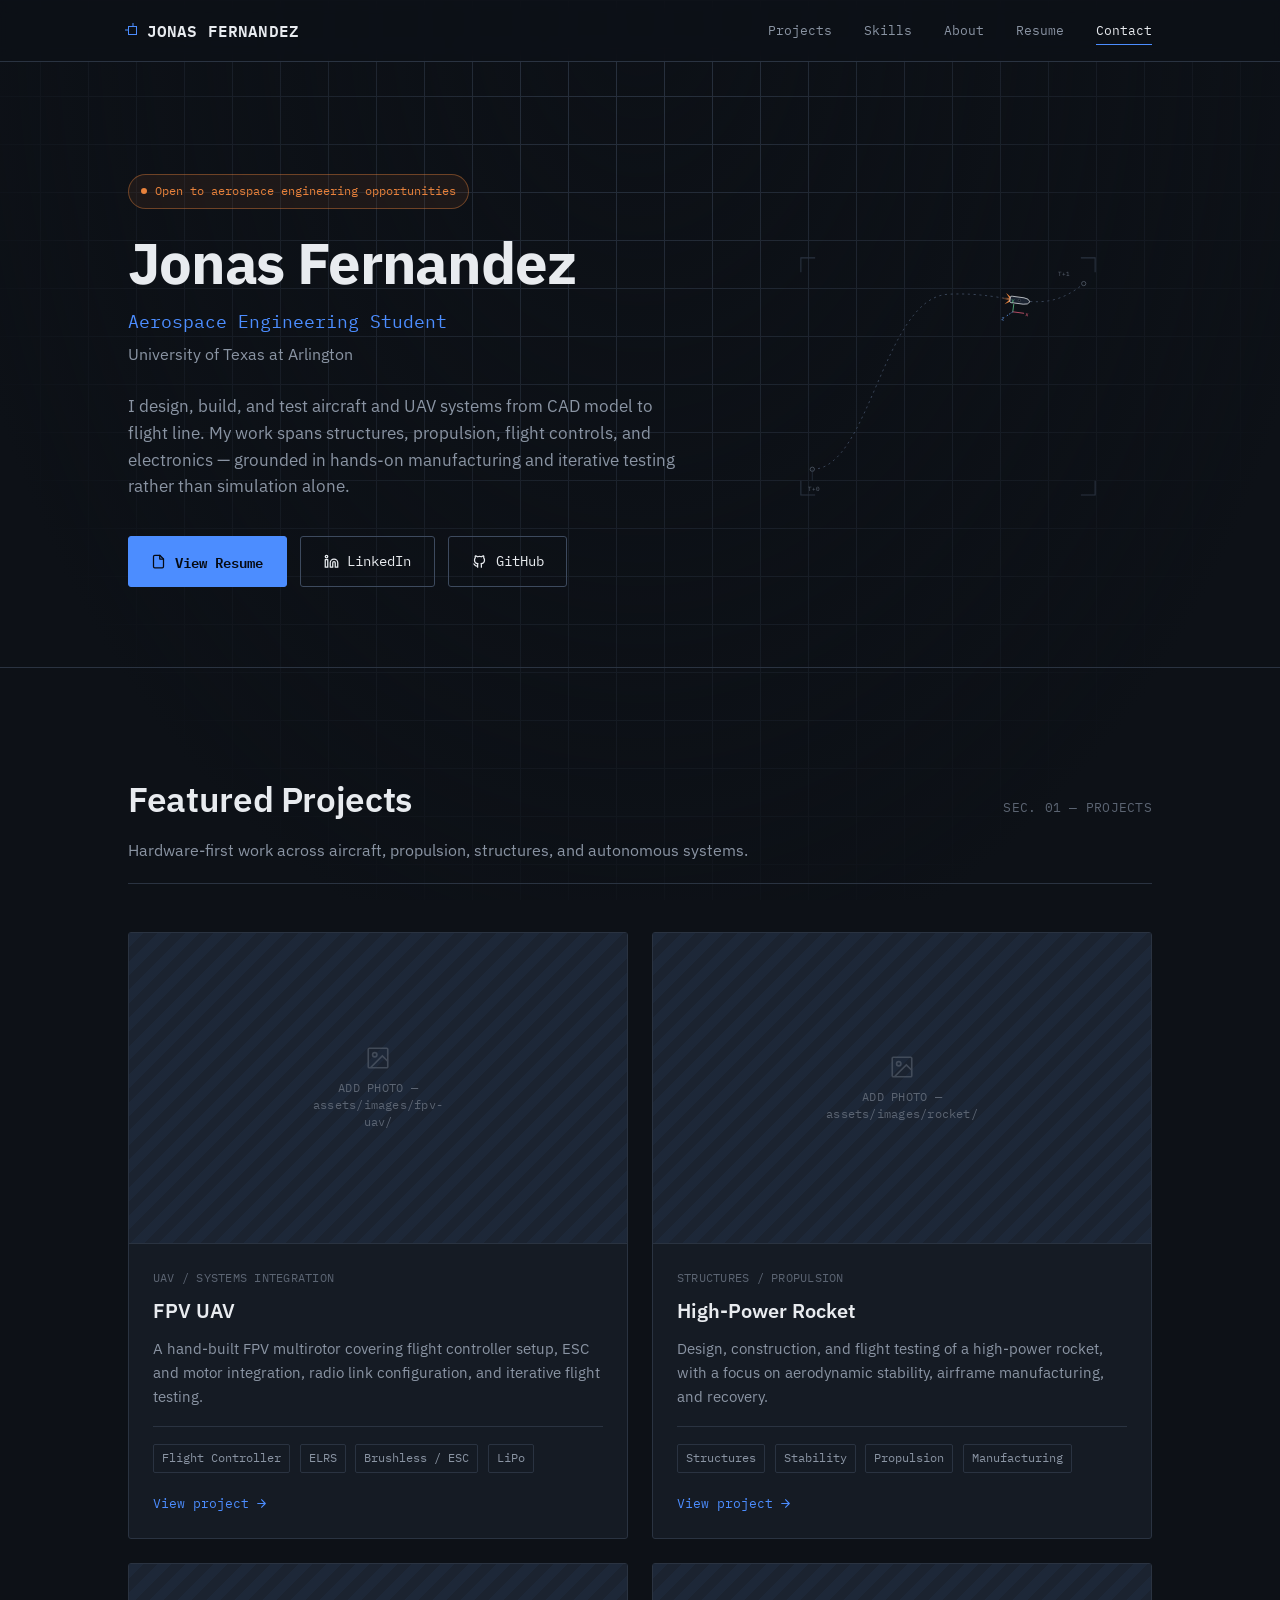
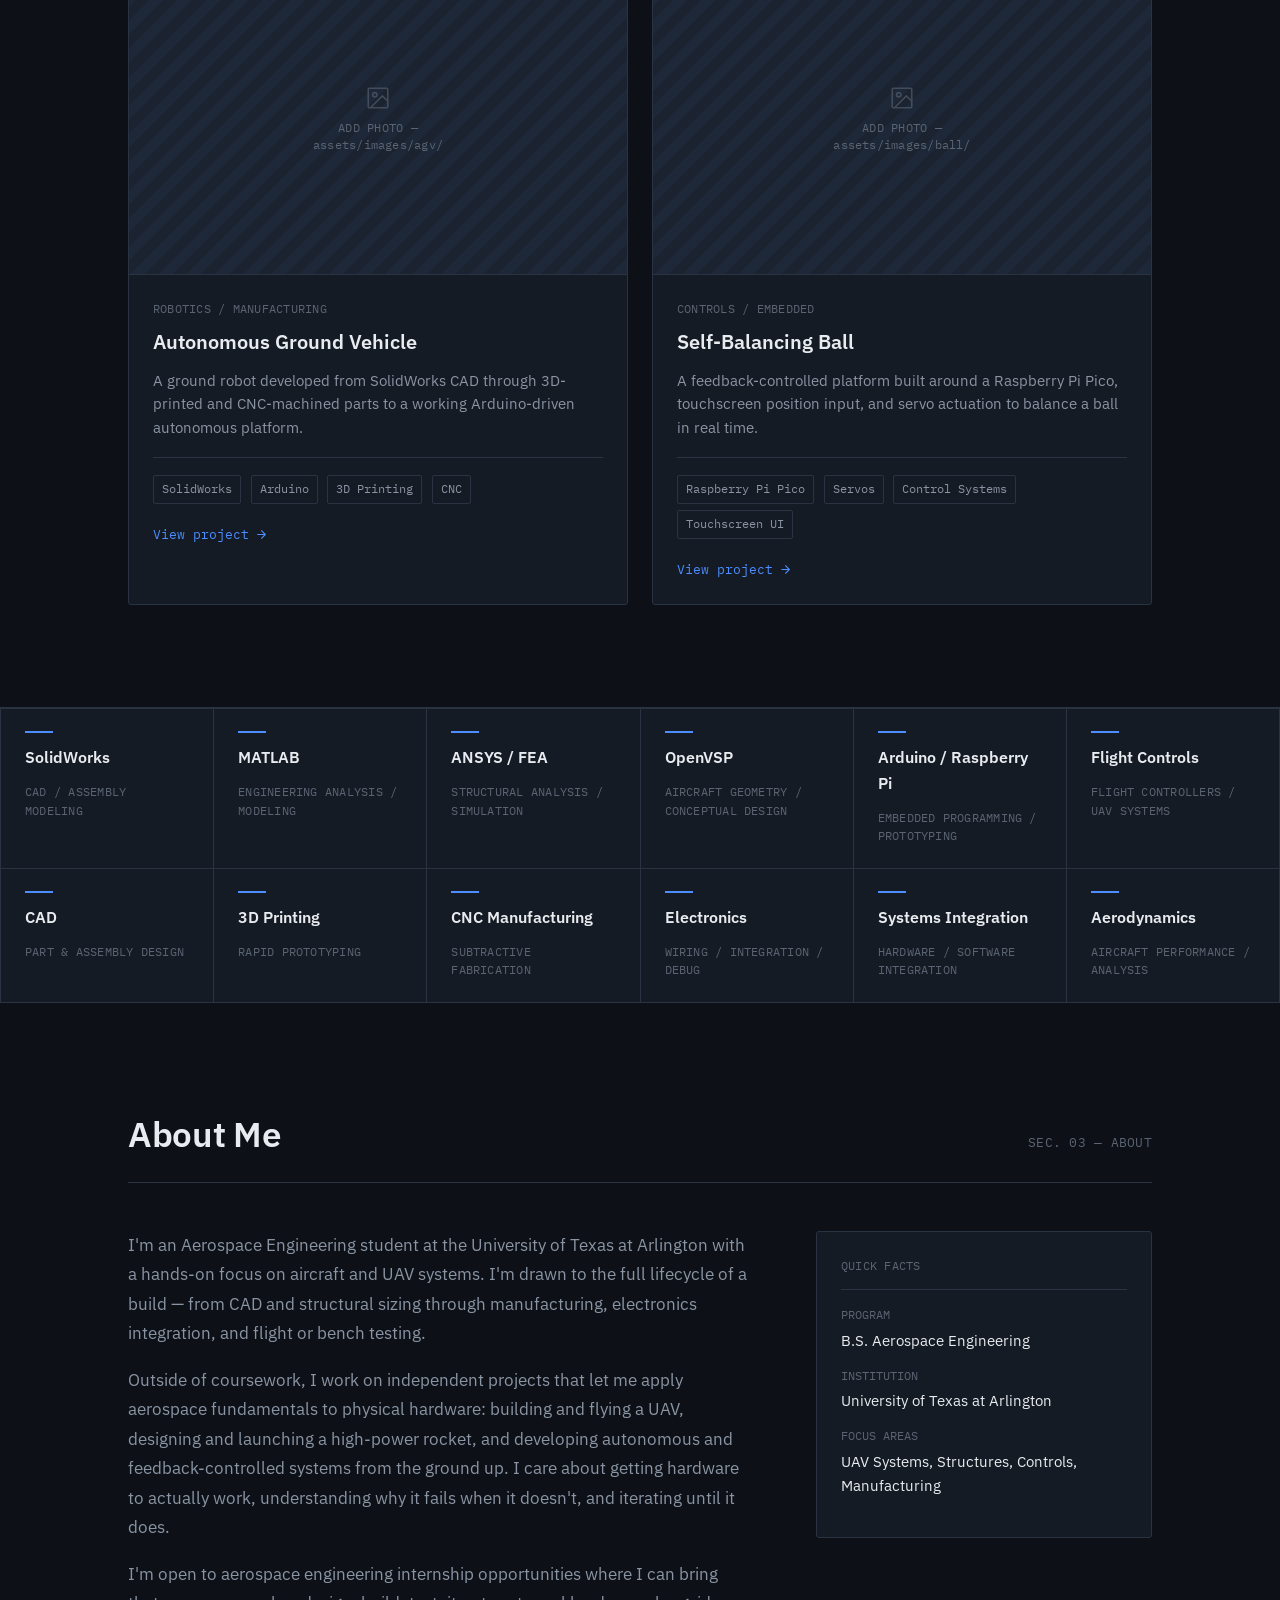
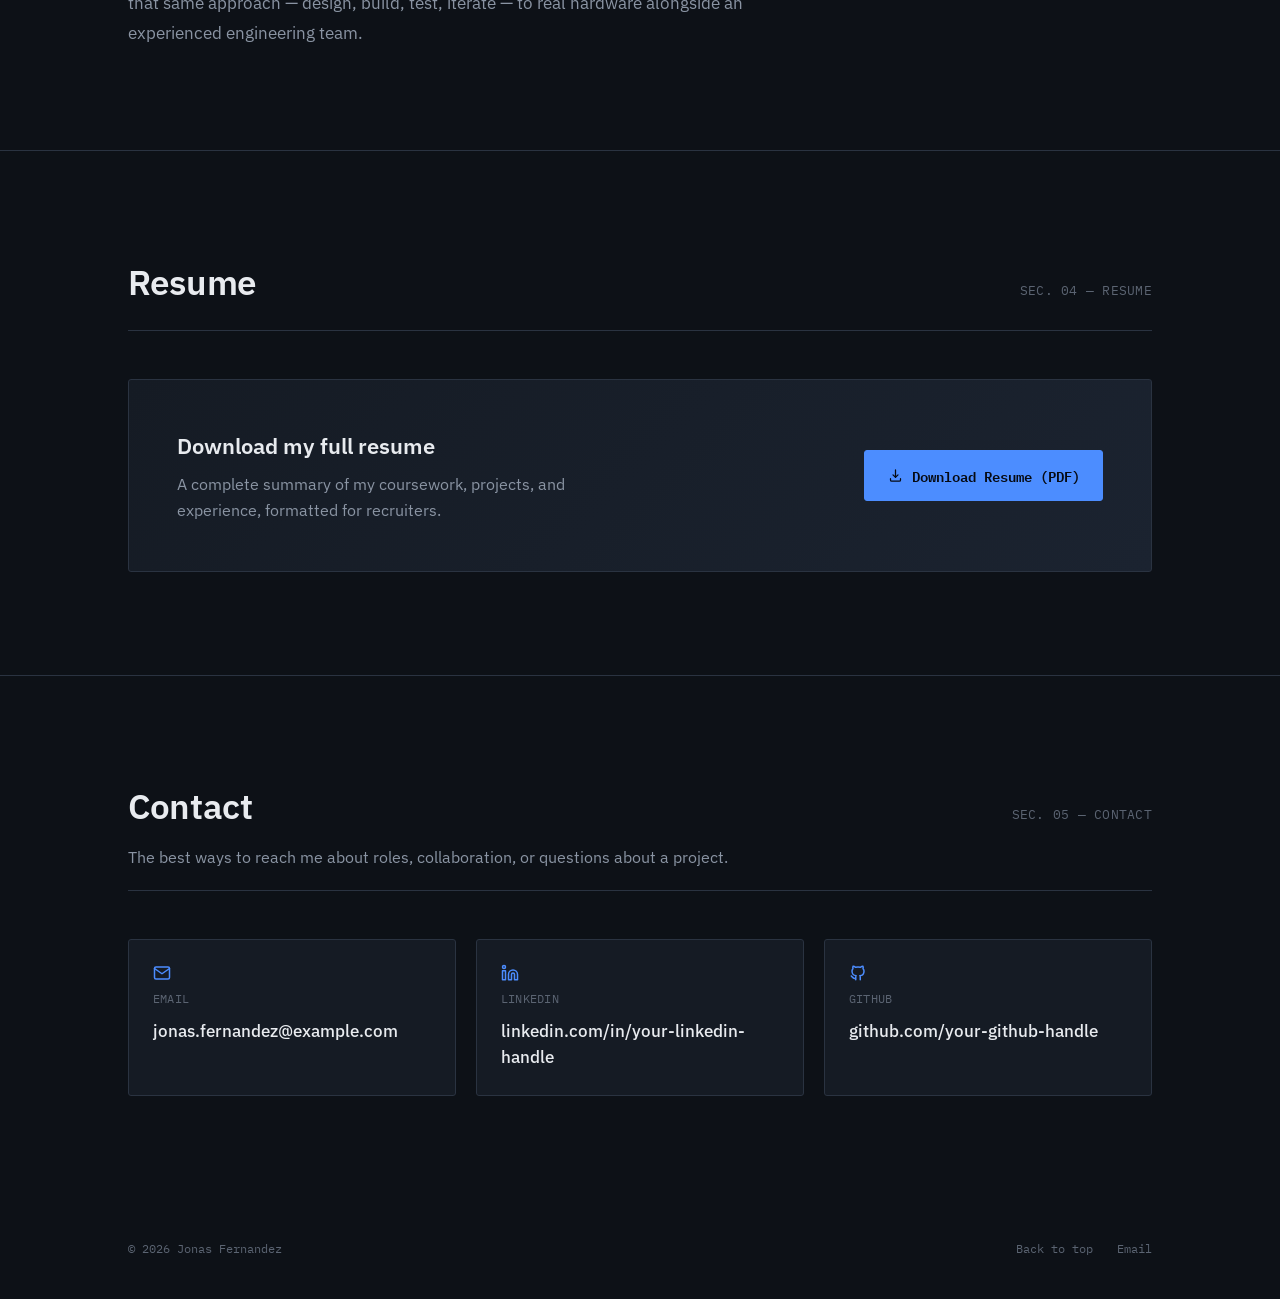
==== index.html @ 5b5f0014 "Update index.html" ====
<!DOCTYPE html>
<html lang="en">
<head>
  <meta charset="UTF-8" />
  <meta name="viewport" content="width=device-width, initial-scale=1.0" />
  <title>Jonas Fernandez — Aerospace Engineering</title>
  <meta name="description" content="Jonas Fernandez — Aerospace Engineering student at the University of Texas at Arlington. UAV systems, propulsion, CAD, controls, and manufacturing." />

  <link rel="preconnect" href="https://fonts.googleapis.com" />
  <link rel="preconnect" href="https://fonts.gstatic.com" crossorigin />
  <link href="https://fonts.googleapis.com/css2?family=IBM+Plex+Mono:wght@400;500;600&family=IBM+Plex+Sans:wght@400;500;600;700&display=swap" rel="stylesheet" />

  <link rel="stylesheet" href="css/style.css" />
</head>
<body data-page="home">
  <a class="skip-link" href="#main">Skip to main content</a>

  <!-- ======================= HEADER / NAV ======================= -->
  <header class="site-header">
    <div class="wrap nav">
      <a href="#hero" class="logo">
        <span class="mark" aria-hidden="true"></span>
        JONAS FERNANDEZ
      </a>

      <button class="nav-toggle" aria-label="Toggle navigation" aria-expanded="false">
        <span></span><span></span><span></span>
      </button>

      <ul class="nav-links">
        <li><a href="#projects">Projects</a></li>
        <li><a href="#skills">Skills</a></li>
        <li><a href="#about">About</a></li>
        <li><a href="#resume">Resume</a></li>
        <li><a href="#contact">Contact</a></li>
      </ul>
    </div>
  </header>

  <main id="main">

    <!-- ======================= HERO ======================= -->
    <section class="hero" id="hero">
      <div class="wrap hero-grid">
        <div>
          <span class="eyebrow-badge">
            <span class="dot" aria-hidden="true"></span>
            Open to aerospace engineering opportunities
          </span>

          <h1 class="hero-name">Jonas Fernandez</h1>
          <p class="hero-role">Aerospace Engineering Student</p>
          <p class="hero-org">University of Texas at Arlington</p>

          <p class="hero-intro">
            I design, build, and test aircraft and UAV systems from CAD model to flight
            line. My work spans structures, propulsion, flight controls, and electronics —
            grounded in hands-on manufacturing and iterative testing rather than
            simulation alone.
          </p>

          <div class="hero-actions">
            <!-- REPLACE href with your hosted resume PDF, e.g. assets/resume/jonas-fernandez-resume.pdf -->
            <a class="btn btn-primary" href="assets/resume/jonas-fernandez-resume.pdf" target="_blank" rel="noopener">
              <svg viewBox="0 0 24 24" fill="none" stroke="currentColor" stroke-width="2" stroke-linecap="round" stroke-linejoin="round" aria-hidden="true"><path d="M14 2H6a2 2 0 0 0-2 2v16a2 2 0 0 0 2 2h12a2 2 0 0 0 2-2V8z"/><path d="M14 2v6h6"/></svg>
              View Resume
            </a>
            <!-- REPLACE href with your LinkedIn profile URL -->
            <a class="btn btn-outline" href="https://www.linkedin.com/in/your-linkedin-handle" target="_blank" rel="noopener">
              <svg viewBox="0 0 24 24" fill="none" stroke="currentColor" stroke-width="2" stroke-linecap="round" stroke-linejoin="round" aria-hidden="true"><path d="M16 8a6 6 0 0 1 6 6v7h-4v-7a2 2 0 0 0-2-2 2 2 0 0 0-2 2v7h-4v-7a6 6 0 0 1 6-6z"/><rect x="2" y="9" width="4" height="12"/><circle cx="4" cy="4" r="2"/></svg>
              LinkedIn
            </a>
            <!-- REPLACE href with your GitHub profile URL -->
            <a class="btn btn-outline" href="https://github.com/your-github-handle" target="_blank" rel="noopener">
              <svg viewBox="0 0 24 24" fill="none" stroke="currentColor" stroke-width="2" stroke-linecap="round" stroke-linejoin="round" aria-hidden="true"><path d="M9 19c-4.3 1.4-4.3-2.5-6-3m12 5v-3.5c0-1 .1-1.4-.5-2 2.8-.3 5.5-1.4 5.5-6a4.6 4.6 0 0 0-1.3-3.2 4.2 4.2 0 0 0-.1-3.2s-1.1-.3-3.5 1.3a12.3 12.3 0 0 0-6.2 0C6.5 2.8 5.4 3.1 5.4 3.1a4.2 4.2 0 0 0-.1 3.2A4.6 4.6 0 0 0 4 9.5c0 4.6 2.7 5.7 5.5 6-.6.6-.6 1.2-.5 2V21"/></svg>
              GitHub
            </a>
          </div>
        </div>

        <div class="hero-graphic" aria-hidden="true">
          <svg viewBox="0 0 420 340" xmlns="http://www.w3.org/2000/svg" xmlns:xlink="http://www.w3.org/1999/xlink">
            <defs>
              <linearGradient id="exhaustGradient" x1="1" y1="0" x2="0" y2="0">
                <stop offset="0%" stop-color="#E8823C" stop-opacity="0.85"/>
                <stop offset="100%" stop-color="#E8823C" stop-opacity="0"/>
              </linearGradient>
            </defs>

            <!-- corner brackets -->
            <path d="M4 24V4h20M396 4h20v20M416 316v20h-20M24 336H4v-20" fill="none" stroke="#2A3341" stroke-width="1.5"/>

            <!-- static reference trajectory: the rocket travels along this path.
                 It is drawn in full immediately, so the graphic is always
                 complete and legible even if the motion animation cannot run. -->
            <path id="orbitPath" class="orbit-path" d="M20 300 C 100 300, 120 60, 210 55 S 340 90, 400 40" />
            <circle class="orbit-node" cx="20" cy="300" r="3"/>
            <circle class="orbit-node" cx="400" cy="40" r="3"/>
            <line x1="20" y1="300" x2="20" y2="316" stroke="#2A3341" stroke-width="1"/>
            <text x="14" y="330" class="orbit-label">T+0</text>
            <text x="364" y="30" class="orbit-label">T+1</text>

            <!-- Rocket with a body-fixed reference frame (x = roll, y = pitch,
                 z = yaw), the way a moving vehicle is described in flight
                 dynamics. The whole group travels and rotates together along
                 the path above, so the axes stay attached to the vehicle. -->
            <g class="rocket-group">
              <path class="rocket-exhaust" d="M -12 -2.2 L -27 0 L -12 2.2 Z"/>
              <path class="rocket-accent" d="M -12 -3.5 L -19 -8 L -12 0 Z"/>
              <path class="rocket-accent" d="M -12 3.5 L -19 8 L -12 0 Z"/>
              <path class="rocket-body" d="M -12 -3.5 Q -12 -4.5 -9.5 -4.5 L 7 -4.5 Q 14 -4.5 16 0 Q 14 4.5 7 4.5 L -9.5 4.5 Q -12 4.5 -12 3.5 Z"/>
              <circle cx="1" cy="0" r="1.8" fill="#0D1117" stroke="#5B6472" stroke-width="0.6"/>

              <g class="axis-frame" transform="translate(-6, 17)">
                <line class="axis-line axis-x" x1="0" y1="0" x2="16" y2="0"/>
                <text class="axis-label x" x="18" y="3">x</text>
                <line class="axis-line axis-y" x1="0" y1="0" x2="0" y2="-11"/>
                <text class="axis-label y" x="-4" y="-14">y</text>
                <line class="axis-line axis-z" x1="0" y1="0" x2="-9" y2="8"/>
                <text class="axis-label z" x="-15" y="13">z</text>
                <circle cx="0" cy="0" r="1" fill="#5B6472"/>
              </g>

              <animateMotion dur="9s" repeatCount="indefinite" rotate="auto" calcMode="spline" keyTimes="0;0.5;1" keyPoints="0;1;0" keySplines="0.42 0 0.58 1;0.42 0 0.58 1">
                <mpath href="#orbitPath" xlink:href="#orbitPath"/>
              </animateMotion>
              <animate attributeName="opacity" values="0;1;1;0" keyTimes="0;0.08;0.92;1" dur="9s" repeatCount="indefinite"/>
            </g>
          </svg>
        </div>
      </div>
    </section>

    <!-- ======================= PROJECTS ======================= -->
    <section class="section" id="projects">
      <div class="wrap">
        <div class="section-head">
          <div>
            <h2 class="section-title">Featured Projects</h2>
            <p class="section-lede">Hardware-first work across aircraft, propulsion, structures, and autonomous systems.</p>
          </div>
          <span class="index">SEC. 01 — PROJECTS</span>
        </div>

        <div class="project-grid">

          <!-- Project 1: FPV UAV -->
          <article class="project-card reveal">
            <div class="card-media">
              <!-- REPLACE this photo-slot div with: <img src="assets/images/fpv-uav/hero.jpg" alt="FPV UAV in flight-ready configuration"> -->
              <div class="photo-slot">
                <svg class="slot-icon" viewBox="0 0 24 24" fill="none" stroke="currentColor" stroke-width="1.5" aria-hidden="true"><rect x="3" y="3" width="18" height="18" rx="1"/><circle cx="9" cy="9" r="2"/><path d="m21 15-5-5L5 21"/></svg>
                <span class="slot-label">ADD PHOTO — assets/images/fpv-uav/</span>
              </div>
            </div>
            <div class="card-body">
              <span class="card-tag">UAV / SYSTEMS INTEGRATION</span>
              <h3 class="card-title"><a href="projects/fpv-uav.html">FPV UAV</a></h3>
              <p class="card-summary">
                A hand-built FPV multirotor covering flight controller setup, ESC and
                motor integration, radio link configuration, and iterative flight testing.
              </p>
              <div class="card-specs">
                <span class="spec-chip">Flight Controller</span>
                <span class="spec-chip">ELRS</span>
                <span class="spec-chip">Brushless / ESC</span>
                <span class="spec-chip">LiPo</span>
              </div>
              <span class="card-link">
                View project
                <svg viewBox="0 0 24 24" fill="none" stroke="currentColor" stroke-width="2" stroke-linecap="round" stroke-linejoin="round" aria-hidden="true"><path d="M5 12h14M12 5l7 7-7 7"/></svg>
              </span>
            </div>
          </article>

          <!-- Project 2: High-Power Rocket -->
          <article class="project-card reveal">
            <div class="card-media">
              <!-- REPLACE this photo-slot div with: <img src="assets/images/rocket/hero.jpg" alt="High-power rocket on the launch rail"> -->
              <div class="photo-slot">
                <svg class="slot-icon" viewBox="0 0 24 24" fill="none" stroke="currentColor" stroke-width="1.5" aria-hidden="true"><rect x="3" y="3" width="18" height="18" rx="1"/><circle cx="9" cy="9" r="2"/><path d="m21 15-5-5L5 21"/></svg>
                <span class="slot-label">ADD PHOTO — assets/images/rocket/</span>
              </div>
            </div>
            <div class="card-body">
              <span class="card-tag">STRUCTURES / PROPULSION</span>
              <h3 class="card-title"><a href="projects/high-power-rocket.html">High-Power Rocket</a></h3>
              <p class="card-summary">
                Design, construction, and flight testing of a high-power rocket, with a
                focus on aerodynamic stability, airframe manufacturing, and recovery.
              </p>
              <div class="card-specs">
                <span class="spec-chip">Structures</span>
                <span class="spec-chip">Stability</span>
                <span class="spec-chip">Propulsion</span>
                <span class="spec-chip">Manufacturing</span>
              </div>
              <span class="card-link">
                View project
                <svg viewBox="0 0 24 24" fill="none" stroke="currentColor" stroke-width="2" stroke-linecap="round" stroke-linejoin="round" aria-hidden="true"><path d="M5 12h14M12 5l7 7-7 7"/></svg>
              </span>
            </div>
          </article>

          <!-- Project 3: Autonomous Ground Vehicle -->
          <article class="project-card reveal">
            <div class="card-media">
              <!-- REPLACE this photo-slot div with: <img src="assets/images/agv/hero.jpg" alt="Autonomous ground vehicle chassis"> -->
              <div class="photo-slot">
                <svg class="slot-icon" viewBox="0 0 24 24" fill="none" stroke="currentColor" stroke-width="1.5" aria-hidden="true"><rect x="3" y="3" width="18" height="18" rx="1"/><circle cx="9" cy="9" r="2"/><path d="m21 15-5-5L5 21"/></svg>
                <span class="slot-label">ADD PHOTO — assets/images/agv/</span>
              </div>
            </div>
            <div class="card-body">
              <span class="card-tag">ROBOTICS / MANUFACTURING</span>
              <h3 class="card-title"><a href="projects/autonomous-ground-vehicle.html">Autonomous Ground Vehicle</a></h3>
              <p class="card-summary">
                A ground robot developed from SolidWorks CAD through 3D-printed and
                CNC-machined parts to a working Arduino-driven autonomous platform.
              </p>
              <div class="card-specs">
                <span class="spec-chip">SolidWorks</span>
                <span class="spec-chip">Arduino</span>
                <span class="spec-chip">3D Printing</span>
                <span class="spec-chip">CNC</span>
              </div>
              <span class="card-link">
                View project
                <svg viewBox="0 0 24 24" fill="none" stroke="currentColor" stroke-width="2" stroke-linecap="round" stroke-linejoin="round" aria-hidden="true"><path d="M5 12h14M12 5l7 7-7 7"/></svg>
              </span>
            </div>
          </article>

          <!-- Project 4: Self-Balancing Ball -->
          <article class="project-card reveal">
            <div class="card-media">
              <!-- REPLACE this photo-slot div with: <img src="assets/images/ball/hero.jpg" alt="Self-balancing ball platform"> -->
              <div class="photo-slot">
                <svg class="slot-icon" viewBox="0 0 24 24" fill="none" stroke="currentColor" stroke-width="1.5" aria-hidden="true"><rect x="3" y="3" width="18" height="18" rx="1"/><circle cx="9" cy="9" r="2"/><path d="m21 15-5-5L5 21"/></svg>
                <span class="slot-label">ADD PHOTO — assets/images/ball/</span>
              </div>
            </div>
            <div class="card-body">
              <span class="card-tag">CONTROLS / EMBEDDED</span>
              <h3 class="card-title"><a href="projects/self-balancing-ball.html">Self-Balancing Ball</a></h3>
              <p class="card-summary">
                A feedback-controlled platform built around a Raspberry Pi Pico, touchscreen
                position input, and servo actuation to balance a ball in real time.
              </p>
              <div class="card-specs">
                <span class="spec-chip">Raspberry Pi Pico</span>
                <span class="spec-chip">Servos</span>
                <span class="spec-chip">Control Systems</span>
                <span class="spec-chip">Touchscreen UI</span>
              </div>
              <span class="card-link">
                View project
                <svg viewBox="0 0 24 24" fill="none" stroke="currentColor" stroke-width="2" stroke-linecap="round" stroke-linejoin="round" aria-hidden="true"><path d="M5 12h14M12 5l7 7-7 7"/></svg>
              </span>
            </div>
          </article>

        </div>
      </div>
    </section>

    <!-- ======================= SKILLS ======================= -->
<div class="skills-grid">
          <div class="skill-item">
            <span class="skill-rule" aria-hidden="true"></span>
            <span class="skill-name">SolidWorks</span>
            <span class="skill-meta">CAD / ASSEMBLY MODELING</span>
          </div>
          <div class="skill-item">
            <span class="skill-rule" aria-hidden="true"></span>
            <span class="skill-name">MATLAB</span>
            <span class="skill-meta">ENGINEERING ANALYSIS / MODELING</span>
          </div>
          <div class="skill-item">
            <span class="skill-rule" aria-hidden="true"></span>
            <span class="skill-name">ANSYS / FEA</span>
            <span class="skill-meta">STRUCTURAL ANALYSIS / SIMULATION</span>
          </div>
          <div class="skill-item">
            <span class="skill-rule" aria-hidden="true"></span>
            <span class="skill-name">OpenVSP</span>
            <span class="skill-meta">AIRCRAFT GEOMETRY / CONCEPTUAL DESIGN</span>
          </div>
          <div class="skill-item">
            <span class="skill-rule" aria-hidden="true"></span>
            <span class="skill-name">Arduino / Raspberry Pi</span>
            <span class="skill-meta">EMBEDDED PROGRAMMING / PROTOTYPING</span>
          </div>
          <div class="skill-item">
            <span class="skill-rule" aria-hidden="true"></span>
            <span class="skill-name">Flight Controls</span>
            <span class="skill-meta">FLIGHT CONTROLLERS / UAV SYSTEMS</span>
          </div>
          <div class="skill-item">
            <span class="skill-rule" aria-hidden="true"></span>
            <span class="skill-name">CAD</span>
            <span class="skill-meta">PART &amp; ASSEMBLY DESIGN</span>
          </div>
          <div class="skill-item">
            <span class="skill-rule" aria-hidden="true"></span>
            <span class="skill-name">3D Printing</span>
            <span class="skill-meta">RAPID PROTOTYPING</span>
          </div>
          <div class="skill-item">
            <span class="skill-rule" aria-hidden="true"></span>
            <span class="skill-name">CNC Manufacturing</span>
            <span class="skill-meta">SUBTRACTIVE FABRICATION</span>
          </div>
          <div class="skill-item">
            <span class="skill-rule" aria-hidden="true"></span>
            <span class="skill-name">Electronics</span>
            <span class="skill-meta">WIRING / INTEGRATION / DEBUG</span>
          </div>
          <div class="skill-item">
            <span class="skill-rule" aria-hidden="true"></span>
            <span class="skill-name">Systems Integration</span>
            <span class="skill-meta">HARDWARE / SOFTWARE INTEGRATION</span>
          </div>
          <div class="skill-item">
            <span class="skill-rule" aria-hidden="true"></span>
            <span class="skill-name">Aerodynamics</span>
            <span class="skill-meta">AIRCRAFT PERFORMANCE / ANALYSIS</span>
          </div>
        </div>
    
    <!-- ======================= ABOUT ======================= -->
    <section class="section" id="about">
      <div class="wrap">
        <div class="section-head">
          <div>
            <h2 class="section-title">About Me</h2>
          </div>
          <span class="index">SEC. 03 — ABOUT</span>
        </div>

        <div class="about-grid">
          <div class="about-copy">
            <!-- Replace this copy with more specific detail as you'd like -->
            <p>
              I'm an Aerospace Engineering student at the University of Texas at
              Arlington with a hands-on focus on aircraft and UAV systems. I'm drawn to
              the full lifecycle of a build — from CAD and structural sizing through
              manufacturing, electronics integration, and flight or bench testing.
            </p>
            <p>
              Outside of coursework, I work on independent projects that let me apply
              aerospace fundamentals to physical hardware: building and flying a UAV,
              designing and launching a high-power rocket, and developing autonomous and
              feedback-controlled systems from the ground up. I care about getting
              hardware to actually work, understanding why it fails when it doesn't, and
              iterating until it does.
            </p>
            <p>
              I'm open to aerospace engineering internship opportunities where I can
              bring that same approach — design, build, test, iterate — to real
              hardware alongside an experienced engineering team.
            </p>
          </div>

          <aside class="fact-panel">
            <p class="fact-title">QUICK FACTS</p>
            <dl class="fact-list">
              <dt>PROGRAM</dt>
              <dd>B.S. Aerospace Engineering</dd>
              <dt>INSTITUTION</dt>
              <dd>University of Texas at Arlington</dd>
              <dt>FOCUS AREAS</dt>
              <dd>UAV Systems, Structures, Controls, Manufacturing</dd>
            </dl>
          </aside>
        </div>
      </div>
    </section>

    <!-- ======================= RESUME ======================= -->
    <section class="section" id="resume">
      <div class="wrap">
        <div class="section-head">
          <div>
            <h2 class="section-title">Resume</h2>
          </div>
          <span class="index">SEC. 04 — RESUME</span>
        </div>

        <div class="resume-band">
          <div>
            <h2>Download my full resume</h2>
            <p>A complete summary of my coursework, projects, and experience, formatted for recruiters.</p>
          </div>
          <!-- REPLACE href with your hosted resume PDF path, e.g. assets/resume/jonas-fernandez-resume.pdf -->
          <a class="btn btn-primary" href="assets/resume/jonas-fernandez-resume.pdf" target="_blank" rel="noopener">
            <svg viewBox="0 0 24 24" fill="none" stroke="currentColor" stroke-width="2" stroke-linecap="round" stroke-linejoin="round" aria-hidden="true"><path d="M12 3v12m0 0-4-4m4 4 4-4"/><path d="M4 17v2a2 2 0 0 0 2 2h12a2 2 0 0 0 2-2v-2"/></svg>
            Download Resume (PDF)
          </a>
        </div>
      </div>
    </section>

    <!-- ======================= CONTACT ======================= -->
    <section class="section" id="contact" style="border-bottom: none;">
      <div class="wrap">
        <div class="section-head">
          <div>
            <h2 class="section-title">Contact</h2>
            <p class="section-lede">The best ways to reach me about roles, collaboration, or questions about a project.</p>
          </div>
          <span class="index">SEC. 05 — CONTACT</span>
        </div>

        <div class="contact-grid">
          <!-- REPLACE href and displayed text with your real email address -->
          <a class="contact-card" href="mailto:jonas.fernandez@example.com">
            <svg viewBox="0 0 24 24" fill="none" stroke="currentColor" stroke-width="2" stroke-linecap="round" stroke-linejoin="round" aria-hidden="true"><rect x="2" y="4" width="20" height="16" rx="2"/><path d="m22 6-10 7L2 6"/></svg>
            <p class="contact-label">EMAIL</p>
            <p class="contact-value">jonas.fernandez@example.com</p>
          </a>

          <!-- REPLACE href and displayed text with your real LinkedIn URL -->
          <a class="contact-card" href="https://www.linkedin.com/in/your-linkedin-handle" target="_blank" rel="noopener">
            <svg viewBox="0 0 24 24" fill="none" stroke="currentColor" stroke-width="2" stroke-linecap="round" stroke-linejoin="round" aria-hidden="true"><path d="M16 8a6 6 0 0 1 6 6v7h-4v-7a2 2 0 0 0-2-2 2 2 0 0 0-2 2v7h-4v-7a6 6 0 0 1 6-6z"/><rect x="2" y="9" width="4" height="12"/><circle cx="4" cy="4" r="2"/></svg>
            <p class="contact-label">LINKEDIN</p>
            <p class="contact-value">linkedin.com/in/your-linkedin-handle</p>
          </a>

          <!-- REPLACE href and displayed text with your real GitHub URL -->
          <a class="contact-card" href="https://github.com/your-github-handle" target="_blank" rel="noopener">
            <svg viewBox="0 0 24 24" fill="none" stroke="currentColor" stroke-width="2" stroke-linecap="round" stroke-linejoin="round" aria-hidden="true"><path d="M9 19c-4.3 1.4-4.3-2.5-6-3m12 5v-3.5c0-1 .1-1.4-.5-2 2.8-.3 5.5-1.4 5.5-6a4.6 4.6 0 0 0-1.3-3.2 4.2 4.2 0 0 0-.1-3.2s-1.1-.3-3.5 1.3a12.3 12.3 0 0 0-6.2 0C6.5 2.8 5.4 3.1 5.4 3.1a4.2 4.2 0 0 0-.1 3.2A4.6 4.6 0 0 0 4 9.5c0 4.6 2.7 5.7 5.5 6-.6.6-.6 1.2-.5 2V21"/></svg>
            <p class="contact-label">GITHUB</p>
            <p class="contact-value">github.com/your-github-handle</p>
          </a>
        </div>
      </div>
    </section>

  </main>

  <!-- ======================= FOOTER ======================= -->
  <footer class="site-footer">
    <div class="wrap footer-grid">
      <span>&copy; <span data-year>2026</span> Jonas Fernandez</span>
      <div class="footer-links">
        <a href="#hero">Back to top</a>
        <a href="mailto:jonas.fernandez@example.com">Email</a>
      </div>
    </div>
  </footer>

  <script src="js/main.js"></script>
</body>
</html>
---- css/style.css ----
/* ==========================================================================
   Jonas Fernandez — Aerospace Engineering Portfolio
   Design system: technical spec-sheet / blueprint aesthetic
   ========================================================================== */

/* -------------------------- Design tokens -------------------------- */
:root {
  /* Color */
  --bg: #0d1117;
  --surface: #151b24;
  --surface-2: #1b2330;
  --border: #2a3341;
  --border-strong: #3d4a5e;
  --text: #e8ebef;
  --text-muted: #8a94a3;
  --text-faint: #5b6472;
  --accent: #4c8dff;
  --accent-dim: #2e5aa8;
  --signal: #e8823c;
  --success: #4caf7d;

  /* Type */
  --font-sans: "IBM Plex Sans", -apple-system, "Segoe UI", sans-serif;
  --font-mono: "IBM Plex Mono", "SFMono-Regular", Consolas, monospace;

  /* Layout */
  --content-max: 1120px;
  --gutter: clamp(1.25rem, 4vw, 3rem);
  --radius: 3px;

  /* Motion */
  --ease: cubic-bezier(0.4, 0, 0.2, 1);
}

/* -------------------------- Reset -------------------------- */
*,
*::before,
*::after {
  box-sizing: border-box;
}

html {
  scroll-behavior: smooth;
  -webkit-text-size-adjust: 100%;
}

@media (prefers-reduced-motion: reduce) {
  html {
    scroll-behavior: auto;
  }
  *,
  *::before,
  *::after {
    animation-duration: 0.01ms !important;
    animation-iteration-count: 1 !important;
    transition-duration: 0.01ms !important;
    scroll-behavior: auto !important;
  }
}

html {
  overflow-x: hidden;
}

body {
  margin: 0;
  overflow-x: hidden;
  background-color: var(--bg);
  background-image:
    linear-gradient(var(--border) 1px, transparent 1px),
    linear-gradient(90deg, var(--border) 1px, transparent 1px);
  background-size: 48px 48px;
  background-position: center top;
  background-attachment: fixed;
  color: var(--text);
  font-family: var(--font-sans);
  font-size: 16px;
  line-height: 1.6;
  -webkit-font-smoothing: antialiased;
}

/* subtle vignette so the grid doesn't fight with content */
body::before {
  content: "";
  position: fixed;
  inset: 0;
  background: radial-gradient(ellipse at top, transparent 0%, var(--bg) 78%);
  pointer-events: none;
  z-index: 0;
}

img {
  max-width: 100%;
  display: block;
}

h1, h2, h3, h4, p, ul, ol, figure {
  margin: 0;
}

ul {
  padding: 0;
  list-style: none;
}

a {
  color: inherit;
  text-decoration: none;
}

button {
  font: inherit;
  color: inherit;
  background: none;
  border: none;
  cursor: pointer;
}

/* -------------------------- Accessibility -------------------------- */
.skip-link {
  position: absolute;
  left: -9999px;
  top: 0;
  z-index: 200;
  background: var(--accent);
  color: #05070a;
  padding: 0.75rem 1.25rem;
  font-family: var(--font-mono);
  font-size: 0.85rem;
}

.skip-link:focus {
  left: var(--gutter);
  top: var(--gutter);
}

:focus-visible {
  outline: 2px solid var(--accent);
  outline-offset: 3px;
}

.visually-hidden {
  position: absolute;
  width: 1px;
  height: 1px;
  overflow: hidden;
  clip: rect(0 0 0 0);
  white-space: nowrap;
}

/* -------------------------- Layout helpers -------------------------- */
.wrap {
  max-width: var(--content-max);
  margin-inline: auto;
  padding-inline: var(--gutter);
  position: relative;
  z-index: 1;
}

.section {
  padding-block: clamp(3.5rem, 8vw, 6.5rem);
  border-bottom: 1px solid var(--border);
}

.section-head {
  display: flex;
  align-items: baseline;
  justify-content: space-between;
  gap: 1.5rem;
  margin-bottom: clamp(2rem, 5vw, 3rem);
  border-bottom: 1px solid var(--border);
  padding-bottom: 1.25rem;
}

.section-head .index {
  font-family: var(--font-mono);
  font-size: 0.8rem;
  color: var(--text-faint);
  letter-spacing: 0.02em;
  white-space: nowrap;
}

.section-title {
  font-size: clamp(1.6rem, 3.2vw, 2.2rem);
  font-weight: 600;
  letter-spacing: -0.01em;
}

.section-lede {
  color: var(--text-muted);
  max-width: 62ch;
  margin-top: 0.6rem;
  font-size: 1.02rem;
}

/* -------------------------- Buttons -------------------------- */
.btn {
  display: inline-flex;
  align-items: center;
  gap: 0.55rem;
  font-family: var(--font-mono);
  font-size: 0.85rem;
  padding: 0.85rem 1.4rem;
  border: 1px solid var(--border-strong);
  border-radius: var(--radius);
  transition: border-color 0.2s var(--ease), background-color 0.2s var(--ease), color 0.2s var(--ease);
  white-space: nowrap;
}

.btn svg {
  width: 15px;
  height: 15px;
  flex-shrink: 0;
}

.btn-primary {
  background: var(--accent);
  border-color: var(--accent);
  color: #060a12;
  font-weight: 600;
}

.btn-primary:hover {
  background: #6ba1ff;
  border-color: #6ba1ff;
}

.btn-outline {
  background: transparent;
  color: var(--text);
}

.btn-outline:hover {
  border-color: var(--accent);
  color: var(--accent);
}

.btn-block {
  width: 100%;
  justify-content: center;
}

/* -------------------------- Header / Nav -------------------------- */
.site-header {
  position: sticky;
  top: 0;
  z-index: 100;
  background: rgba(13, 17, 23, 0.88);
  backdrop-filter: blur(8px);
  border-bottom: 1px solid var(--border);
}

.nav {
  display: flex;
  align-items: center;
  justify-content: space-between;
  padding-block: 1.1rem;
}

.logo {
  display: flex;
  align-items: center;
  gap: 0.6rem;
  font-family: var(--font-mono);
  font-weight: 600;
  font-size: 1rem;
  letter-spacing: 0.01em;
}

.logo .mark {
  width: 9px;
  height: 9px;
  border: 1px solid var(--accent);
  position: relative;
  flex-shrink: 0;
}

.logo .mark::before,
.logo .mark::after {
  content: "";
  position: absolute;
  background: var(--accent);
}

.logo .mark::before {
  left: 50%;
  top: -4px;
  width: 1px;
  height: 4px;
  transform: translateX(-50%);
}

.logo .mark::after {
  top: 50%;
  left: -4px;
  height: 1px;
  width: 4px;
  transform: translateY(-50%);
}

.nav-links {
  display: flex;
  gap: clamp(1.1rem, 2.5vw, 2rem);
  font-family: var(--font-mono);
  font-size: 0.82rem;
}

.nav-links a {
  color: var(--text-muted);
  padding-block: 0.3rem;
  border-bottom: 1px solid transparent;
  transition: color 0.2s var(--ease), border-color 0.2s var(--ease);
}

.nav-links a:hover,
.nav-links a.active {
  color: var(--text);
  border-color: var(--accent);
}

.nav-toggle {
  display: none;
  flex-direction: column;
  gap: 5px;
  padding: 0.5rem;
}

.nav-toggle span {
  width: 20px;
  height: 1.5px;
  background: var(--text);
  transition: transform 0.2s var(--ease), opacity 0.2s var(--ease);
}

.nav-toggle[aria-expanded="true"] span:nth-child(1) {
  transform: translateY(6.5px) rotate(45deg);
}
.nav-toggle[aria-expanded="true"] span:nth-child(2) {
  opacity: 0;
}
.nav-toggle[aria-expanded="true"] span:nth-child(3) {
  transform: translateY(-6.5px) rotate(-45deg);
}

@media (max-width: 720px) {
  .nav-toggle {
    display: flex;
  }

  .nav-links {
    position: fixed;
    inset: 61px 0 auto 0;
    background: var(--bg);
    border-bottom: 1px solid var(--border);
    flex-direction: column;
    gap: 0;
    padding: 0.5rem var(--gutter) 1.25rem;
    transform: translateY(-8px);
    opacity: 0;
    pointer-events: none;
    transition: opacity 0.2s var(--ease), transform 0.2s var(--ease);
  }

  .nav-links.open {
    opacity: 1;
    transform: translateY(0);
    pointer-events: auto;
  }

  .nav-links a {
    padding-block: 0.85rem;
    border-bottom: 1px solid var(--border);
    width: 100%;
  }
}

/* -------------------------- Hero -------------------------- */
.hero {
  padding-block: clamp(3.5rem, 10vw, 7rem) clamp(3rem, 8vw, 5rem);
  border-bottom: 1px solid var(--border);
  position: relative;
  overflow: hidden;
}

.hero-grid {
  display: grid;
  grid-template-columns: 1.15fr 0.85fr;
  gap: clamp(2rem, 5vw, 4rem);
  align-items: center;
}

@media (max-width: 860px) {
  .hero-grid {
    grid-template-columns: 1fr;
  }
}

.eyebrow-badge {
  display: inline-flex;
  align-items: center;
  gap: 0.5rem;
  font-family: var(--font-mono);
  font-size: 0.78rem;
  color: var(--signal);
  border: 1px solid rgba(232, 130, 60, 0.4);
  background: rgba(232, 130, 60, 0.08);
  padding: 0.4rem 0.75rem;
  border-radius: 999px;
  margin-bottom: 1.5rem;
}

.eyebrow-badge .dot {
  width: 6px;
  height: 6px;
  border-radius: 50%;
  background: var(--signal);
}

.hero-name {
  font-size: clamp(2.4rem, 6vw, 3.6rem);
  font-weight: 700;
  letter-spacing: -0.02em;
  line-height: 1.05;
}

.hero-role {
  font-family: var(--font-mono);
  font-size: clamp(1rem, 2vw, 1.15rem);
  color: var(--accent);
  margin-top: 0.85rem;
}

.hero-org {
  color: var(--text-muted);
  margin-top: 0.35rem;
  font-size: 1rem;
}

.hero-intro {
  margin-top: 1.6rem;
  max-width: 58ch;
  color: var(--text-muted);
  font-size: 1.05rem;
}

.hero-actions {
  display: flex;
  flex-wrap: wrap;
  gap: 0.85rem;
  margin-top: 2.25rem;
}

/* Hero trajectory graphic — body-fixed axis diagram + orbital path.
   The path itself is always fully visible (no draw-in animation to fail);
   only the rocket group moves along it via SMIL <animateMotion>, which is
   paused via JS for prefers-reduced-motion and simply keeps its start-frame
   appearance if JS never runs. Nothing here depends on JavaScript to be
   visible or legible. */
.hero-graphic {
  position: relative;
  max-width: 460px;
  margin-inline: auto;
}

.hero-graphic svg {
  width: 100%;
  height: auto;
  overflow: visible;
}

.orbit-path {
  fill: none;
  stroke: var(--border-strong);
  stroke-width: 1.25;
  stroke-dasharray: 3 5;
}

.orbit-node {
  fill: var(--bg);
  stroke: var(--text-faint);
  stroke-width: 1;
}

.orbit-label {
  font-family: var(--font-mono);
  font-size: 9px;
  fill: var(--text-faint);
}

/* Rocket silhouette: nose points along local +x, matching animateMotion's
   rotate="auto" convention, so it stays tangent to the path automatically. */
.rocket-body {
  fill: var(--surface-2);
  stroke: var(--text);
  stroke-width: 1;
}

.rocket-accent {
  fill: var(--signal);
}

.rocket-exhaust {
  fill: url(#exhaustGradient);
  opacity: 0.75;
}

/* Body-fixed reference frame, aerospace convention: x = roll (red),
   y = pitch (green), z = yaw, drawn foreshortened to read as depth (blue). */
.axis-line {
  stroke-width: 1;
}

.axis-x {
  stroke: #e8607c;
}

.axis-y {
  stroke: #5fcf8e;
}

.axis-z {
  stroke: #6aa8ff;
  stroke-dasharray: 2 2;
}

.axis-label {
  font-family: var(--font-mono);
  font-size: 8px;
}

.axis-label.x {
  fill: #e8607c;
}

.axis-label.y {
  fill: #5fcf8e;
}

.axis-label.z {
  fill: #6aa8ff;
}

/* If SMIL is ever unsupported, the rocket simply sits still at its start
   point on the path — still a complete, legible graphic. */

/* -------------------------- Project cards -------------------------- */
.project-grid {
  display: grid;
  grid-template-columns: repeat(2, 1fr);
  gap: 1.5rem;
}

@media (max-width: 780px) {
  .project-grid {
    grid-template-columns: 1fr;
  }
}

.project-card {
  border: 1px solid var(--border);
  background: var(--surface);
  border-radius: var(--radius);
  display: flex;
  flex-direction: column;
  transition: border-color 0.2s var(--ease), transform 0.2s var(--ease);
}

.project-card:hover {
  border-color: var(--border-strong);
  transform: translateY(-2px);
}

.project-card:focus-within {
  border-color: var(--accent);
}

.card-media {
  aspect-ratio: 16 / 10;
  border-bottom: 1px solid var(--border);
  position: relative;
  overflow: hidden;
}

.card-body {
  padding: 1.5rem;
  display: flex;
  flex-direction: column;
  flex: 1;
}

.card-tag {
  font-family: var(--font-mono);
  font-size: 0.75rem;
  color: var(--text-faint);
  letter-spacing: 0.02em;
}

.card-title {
  font-size: 1.25rem;
  font-weight: 600;
  margin-top: 0.5rem;
}

.card-title a {
  color: var(--text);
}

.card-title a::after {
  content: "";
  position: absolute;
  inset: 0;
}

.card-summary {
  color: var(--text-muted);
  font-size: 0.95rem;
  margin-top: 0.65rem;
  line-height: 1.55;
}

.card-specs {
  display: flex;
  flex-wrap: wrap;
  gap: 0.4rem 0.6rem;
  margin-top: 1.1rem;
  padding-top: 1.1rem;
  border-top: 1px solid var(--border);
}

.spec-chip {
  font-family: var(--font-mono);
  font-size: 0.72rem;
  color: var(--text-muted);
  border: 1px solid var(--border);
  padding: 0.25rem 0.5rem;
  border-radius: 2px;
}

.card-link {
  position: relative;
  margin-top: 1.25rem;
  font-family: var(--font-mono);
  font-size: 0.82rem;
  color: var(--accent);
  display: flex;
  align-items: center;
  gap: 0.4rem;
}

.card-link svg {
  width: 13px;
  height: 13px;
  transition: transform 0.2s var(--ease);
}

.project-card:hover .card-link svg {
  transform: translateX(3px);
}

/* -------------------------- Photo placeholder slots -------------------------- */
.photo-slot {
  position: relative;
  width: 100%;
  height: 100%;
  min-height: 160px;
  display: flex;
  flex-direction: column;
  align-items: center;
  justify-content: center;
  gap: 0.5rem;
  border: 1px dashed var(--border-strong);
  background:
    repeating-linear-gradient(
      135deg,
      rgba(76, 141, 255, 0.04),
      rgba(76, 141, 255, 0.04) 10px,
      transparent 10px,
      transparent 20px
    ),
    var(--surface-2);
  color: var(--text-faint);
  text-align: center;
  padding: 1rem;
}

.photo-slot .slot-icon {
  width: 26px;
  height: 26px;
  opacity: 0.6;
}

.photo-slot .slot-label {
  font-family: var(--font-mono);
  font-size: 0.72rem;
  letter-spacing: 0.02em;
  max-width: 22ch;
  line-height: 1.5;
}

.card-media .photo-slot {
  border: none;
  border-radius: 0;
}

.photo-gallery {
  display: grid;
  grid-template-columns: repeat(3, 1fr);
  gap: 1rem;
}

.photo-gallery .photo-slot {
  aspect-ratio: 4 / 3;
}

@media (max-width: 640px) {
  .photo-gallery {
    grid-template-columns: repeat(2, 1fr);
  }
}

/* -------------------------- Skills -------------------------- */
.skills-grid {
  display: grid;
  grid-template-columns: repeat(auto-fill, minmax(210px, 1fr));
  gap: 1px;
  background: var(--border);
  border: 1px solid var(--border);
}

.skill-item {
  background: var(--surface);
  padding: 1.4rem 1.5rem;
  display: flex;
  flex-direction: column;
  gap: 0.75rem;
}

.skill-name {
  font-weight: 600;
  font-size: 1rem;
}

.skill-meta {
  font-family: var(--font-mono);
  font-size: 0.72rem;
  color: var(--text-faint);
  letter-spacing: 0.02em;
}

.skill-rule {
  height: 2px;
  width: 28px;
  background: var(--accent);
}

/* -------------------------- About -------------------------- */
.about-grid {
  display: grid;
  grid-template-columns: 1.3fr 0.7fr;
  gap: clamp(2rem, 5vw, 4rem);
}

@media (max-width: 780px) {
  .about-grid {
    grid-template-columns: 1fr;
  }
}

.about-copy p {
  color: var(--text-muted);
  font-size: 1.05rem;
  line-height: 1.75;
}

.about-copy p + p {
  margin-top: 1.1rem;
}

.fact-panel {
  border: 1px solid var(--border);
  background: var(--surface);
  border-radius: var(--radius);
  padding: 1.5rem;
  align-self: start;
}

.fact-panel .fact-title {
  font-family: var(--font-mono);
  font-size: 0.75rem;
  color: var(--text-faint);
  letter-spacing: 0.02em;
  border-bottom: 1px solid var(--border);
  padding-bottom: 0.9rem;
  margin-bottom: 0.9rem;
}

.fact-list dt {
  font-family: var(--font-mono);
  font-size: 0.72rem;
  color: var(--text-faint);
  margin-top: 0.9rem;
}

.fact-list dt:first-child {
  margin-top: 0;
}

.fact-list dd {
  margin: 0.2rem 0 0;
  font-size: 0.95rem;
  color: var(--text);
}

/* -------------------------- Resume band -------------------------- */
.resume-band {
  border: 1px solid var(--border);
  background: linear-gradient(135deg, var(--surface) 0%, var(--surface-2) 100%);
  border-radius: var(--radius);
  padding: clamp(2rem, 5vw, 3rem);
  display: flex;
  align-items: center;
  justify-content: space-between;
  gap: 2rem;
  flex-wrap: wrap;
}

.resume-band h2 {
  font-size: 1.4rem;
  font-weight: 600;
}

.resume-band p {
  color: var(--text-muted);
  margin-top: 0.5rem;
  max-width: 46ch;
}

/* -------------------------- Contact -------------------------- */
.contact-grid {
  display: grid;
  grid-template-columns: repeat(3, 1fr);
  gap: 1.25rem;
}

@media (max-width: 780px) {
  .contact-grid {
    grid-template-columns: 1fr;
  }
}

.contact-card {
  border: 1px solid var(--border);
  background: var(--surface);
  border-radius: var(--radius);
  padding: 1.5rem;
  transition: border-color 0.2s var(--ease);
}

.contact-card:hover {
  border-color: var(--accent);
}

.contact-card .contact-label {
  font-family: var(--font-mono);
  font-size: 0.72rem;
  color: var(--text-faint);
  letter-spacing: 0.02em;
}

.contact-card .contact-value {
  margin-top: 0.6rem;
  font-size: 1.05rem;
  font-weight: 500;
  word-break: break-word;
}

.contact-card svg {
  width: 18px;
  height: 18px;
  color: var(--accent);
}

/* -------------------------- Footer -------------------------- */
.site-footer {
  padding-block: 2.5rem;
}

.footer-grid {
  display: flex;
  align-items: center;
  justify-content: space-between;
  gap: 1rem;
  flex-wrap: wrap;
  font-family: var(--font-mono);
  font-size: 0.78rem;
  color: var(--text-faint);
}

.footer-grid a {
  color: var(--text-faint);
  transition: color 0.2s var(--ease);
}

.footer-grid a:hover {
  color: var(--accent);
}

.footer-links {
  display: flex;
  gap: 1.5rem;
}

/* -------------------------- Reveal-on-scroll (single subtle pass) --------------------------
   Progressive enhancement: elements are fully visible by default. main.js adds
   "reveal-pending" only when it has confirmed IntersectionObserver support and
   the person hasn't asked for reduced motion — right before it starts
   observing each element. That means content is never invisible because a
   script failed to load or threw an error; the hidden state only exists once
   JS has already committed to revealing it. */
.reveal.reveal-pending {
  opacity: 0;
  transform: translateY(10px);
  transition: opacity 0.5s var(--ease), transform 0.5s var(--ease);
}

.reveal.reveal-pending.is-visible {
  opacity: 1;
  transform: translateY(0);
}

@media (prefers-reduced-motion: reduce) {
  .reveal.reveal-pending {
    opacity: 1;
    transform: none;
  }
}

/* -------------------------- Project detail page -------------------------- */
.project-hero {
  padding-block: clamp(2.5rem, 6vw, 4rem);
  border-bottom: 1px solid var(--border);
}

.back-link {
  display: inline-flex;
  align-items: center;
  gap: 0.5rem;
  font-family: var(--font-mono);
  font-size: 0.8rem;
  color: var(--text-muted);
  margin-bottom: 2rem;
  transition: color 0.2s var(--ease);
}

.back-link:hover {
  color: var(--accent);
}

.back-link svg {
  width: 14px;
  height: 14px;
}

.project-hero-title {
  font-size: clamp(2rem, 5vw, 3rem);
  font-weight: 700;
  letter-spacing: -0.01em;
  max-width: 20ch;
}

.project-hero-summary {
  color: var(--text-muted);
  font-size: 1.1rem;
  max-width: 62ch;
  margin-top: 1rem;
}

.project-meta-row {
  display: flex;
  flex-wrap: wrap;
  gap: 0.6rem;
  margin-top: 1.75rem;
}

.project-hero-media {
  margin-top: 2.5rem;
  aspect-ratio: 21 / 9;
}

.detail-layout {
  display: grid;
  grid-template-columns: 200px 1fr;
  gap: clamp(2rem, 5vw, 4rem);
  align-items: start;
}

@media (max-width: 860px) {
  .detail-layout {
    grid-template-columns: 1fr;
  }
}

.detail-nav {
  position: sticky;
  top: 90px;
  display: flex;
  flex-direction: column;
  gap: 0.1rem;
  border-left: 1px solid var(--border);
}

.detail-nav a {
  font-family: var(--font-mono);
  font-size: 0.78rem;
  color: var(--text-faint);
  padding: 0.5rem 0 0.5rem 1rem;
  border-left: 1px solid transparent;
  margin-left: -1px;
  transition: color 0.2s var(--ease), border-color 0.2s var(--ease);
}

.detail-nav a:hover {
  color: var(--text);
}

@media (max-width: 860px) {
  .detail-nav {
    position: static;
    flex-direction: row;
    flex-wrap: wrap;
    border-left: none;
    border-bottom: 1px solid var(--border);
    padding-bottom: 1rem;
    gap: 0.5rem 1.25rem;
  }

  .detail-nav a {
    border-left: none;
    padding: 0;
  }
}

.detail-content > section {
  padding-bottom: clamp(2.5rem, 6vw, 3.5rem);
  margin-bottom: clamp(2.5rem, 6vw, 3.5rem);
  border-bottom: 1px solid var(--border);
  scroll-margin-top: 90px;
}

.detail-content > section:last-child {
  border-bottom: none;
  margin-bottom: 0;
  padding-bottom: 0;
}

.detail-content h2 {
  font-family: var(--font-mono);
  font-size: 0.85rem;
  color: var(--accent);
  letter-spacing: 0.02em;
  margin-bottom: 1.1rem;
}

.detail-content h3 {
  font-size: 1.05rem;
  font-weight: 600;
  margin-top: 1.5rem;
  margin-bottom: 0.6rem;
}

.detail-content p {
  color: var(--text-muted);
  font-size: 1rem;
  line-height: 1.75;
  max-width: 68ch;
}

.detail-content p + p {
  margin-top: 1rem;
}

.detail-content ul.bullet-list {
  margin-top: 0.75rem;
  display: flex;
  flex-direction: column;
  gap: 0.55rem;
  max-width: 68ch;
}

.detail-content ul.bullet-list li {
  position: relative;
  padding-left: 1.2rem;
  color: var(--text-muted);
  line-height: 1.6;
}

.detail-content ul.bullet-list li::before {
  content: "";
  position: absolute;
  left: 0;
  top: 0.55em;
  width: 6px;
  height: 1px;
  background: var(--accent);
}

.stack-tags {
  display: flex;
  flex-wrap: wrap;
  gap: 0.5rem;
  margin-top: 0.5rem;
}

.placeholder-note {
  font-family: var(--font-mono);
  font-size: 0.82rem;
  color: var(--signal);
  background: rgba(232, 130, 60, 0.08);
  border: 1px solid rgba(232, 130, 60, 0.3);
  border-radius: var(--radius);
  padding: 0.85rem 1rem;
  margin-top: 1rem;
  max-width: 68ch;
}

.project-footer-nav {
  display: flex;
  justify-content: space-between;
  gap: 1rem;
  flex-wrap: wrap;
}
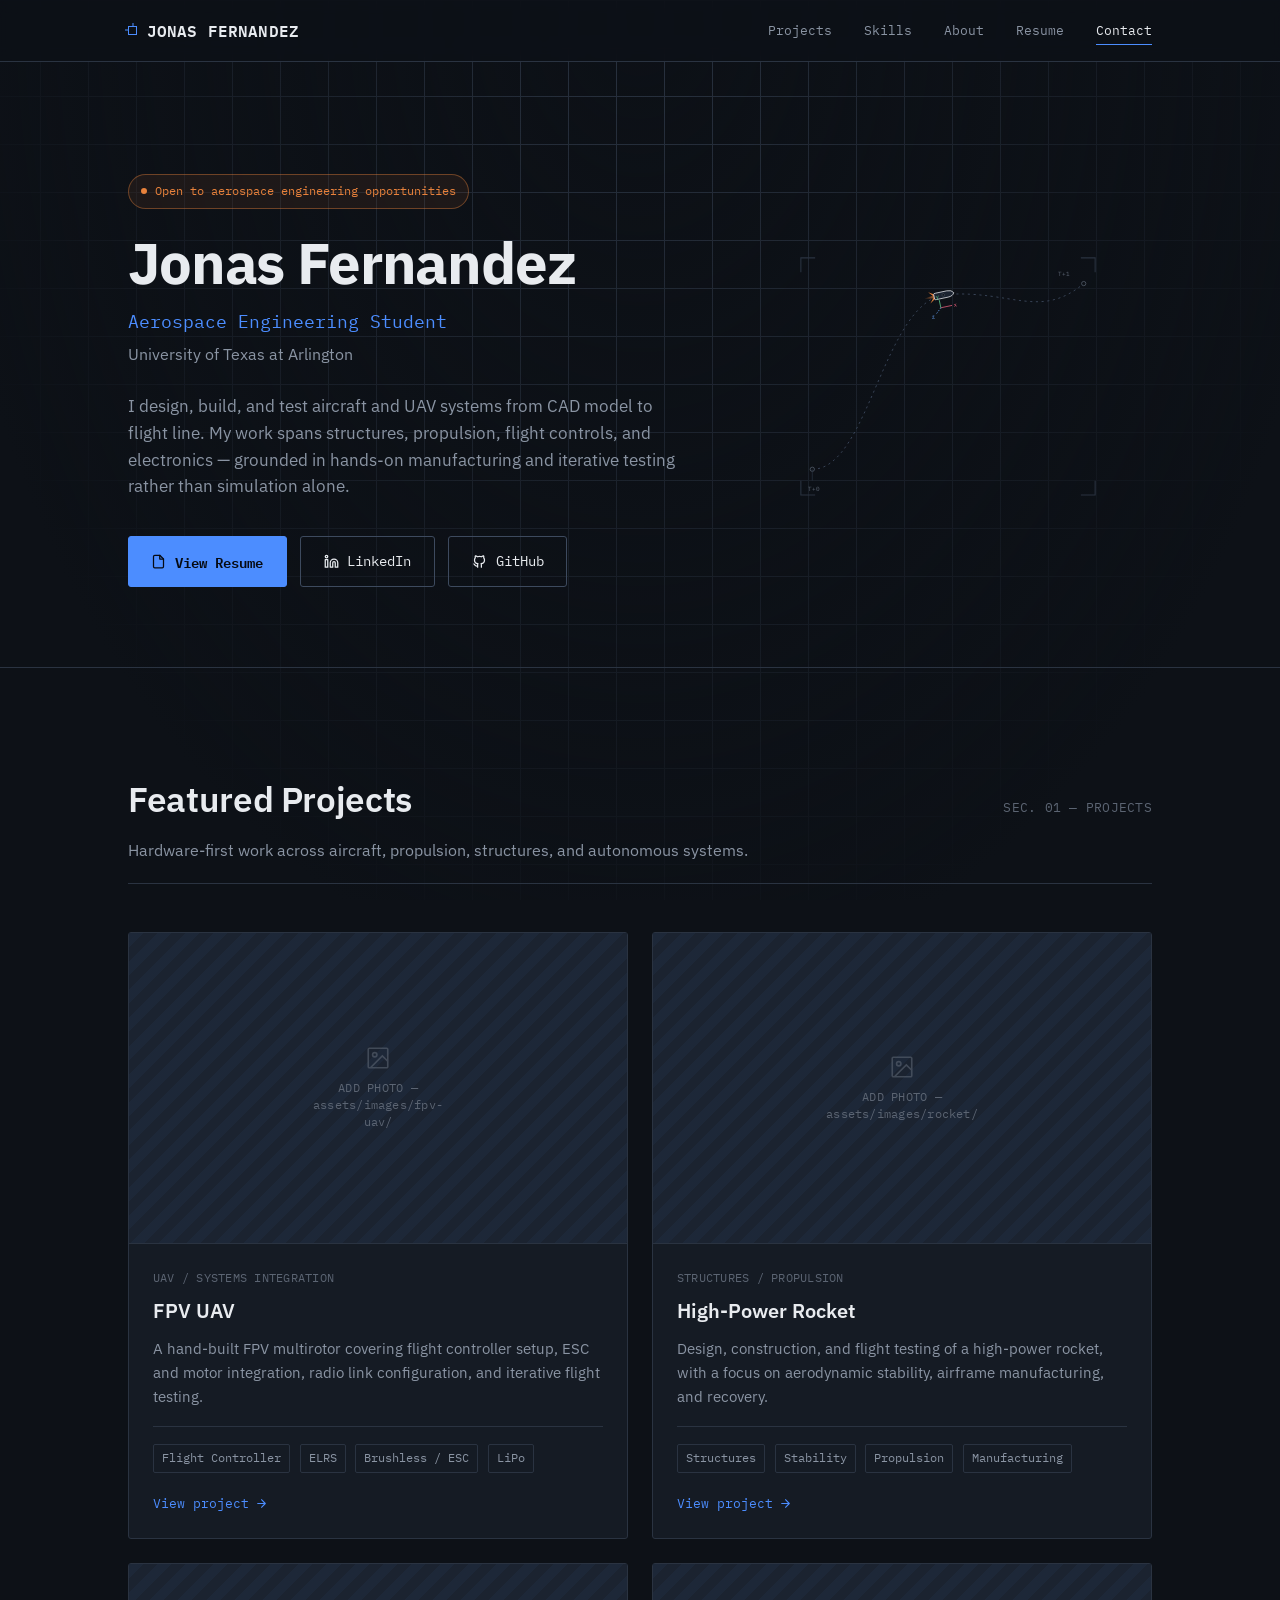
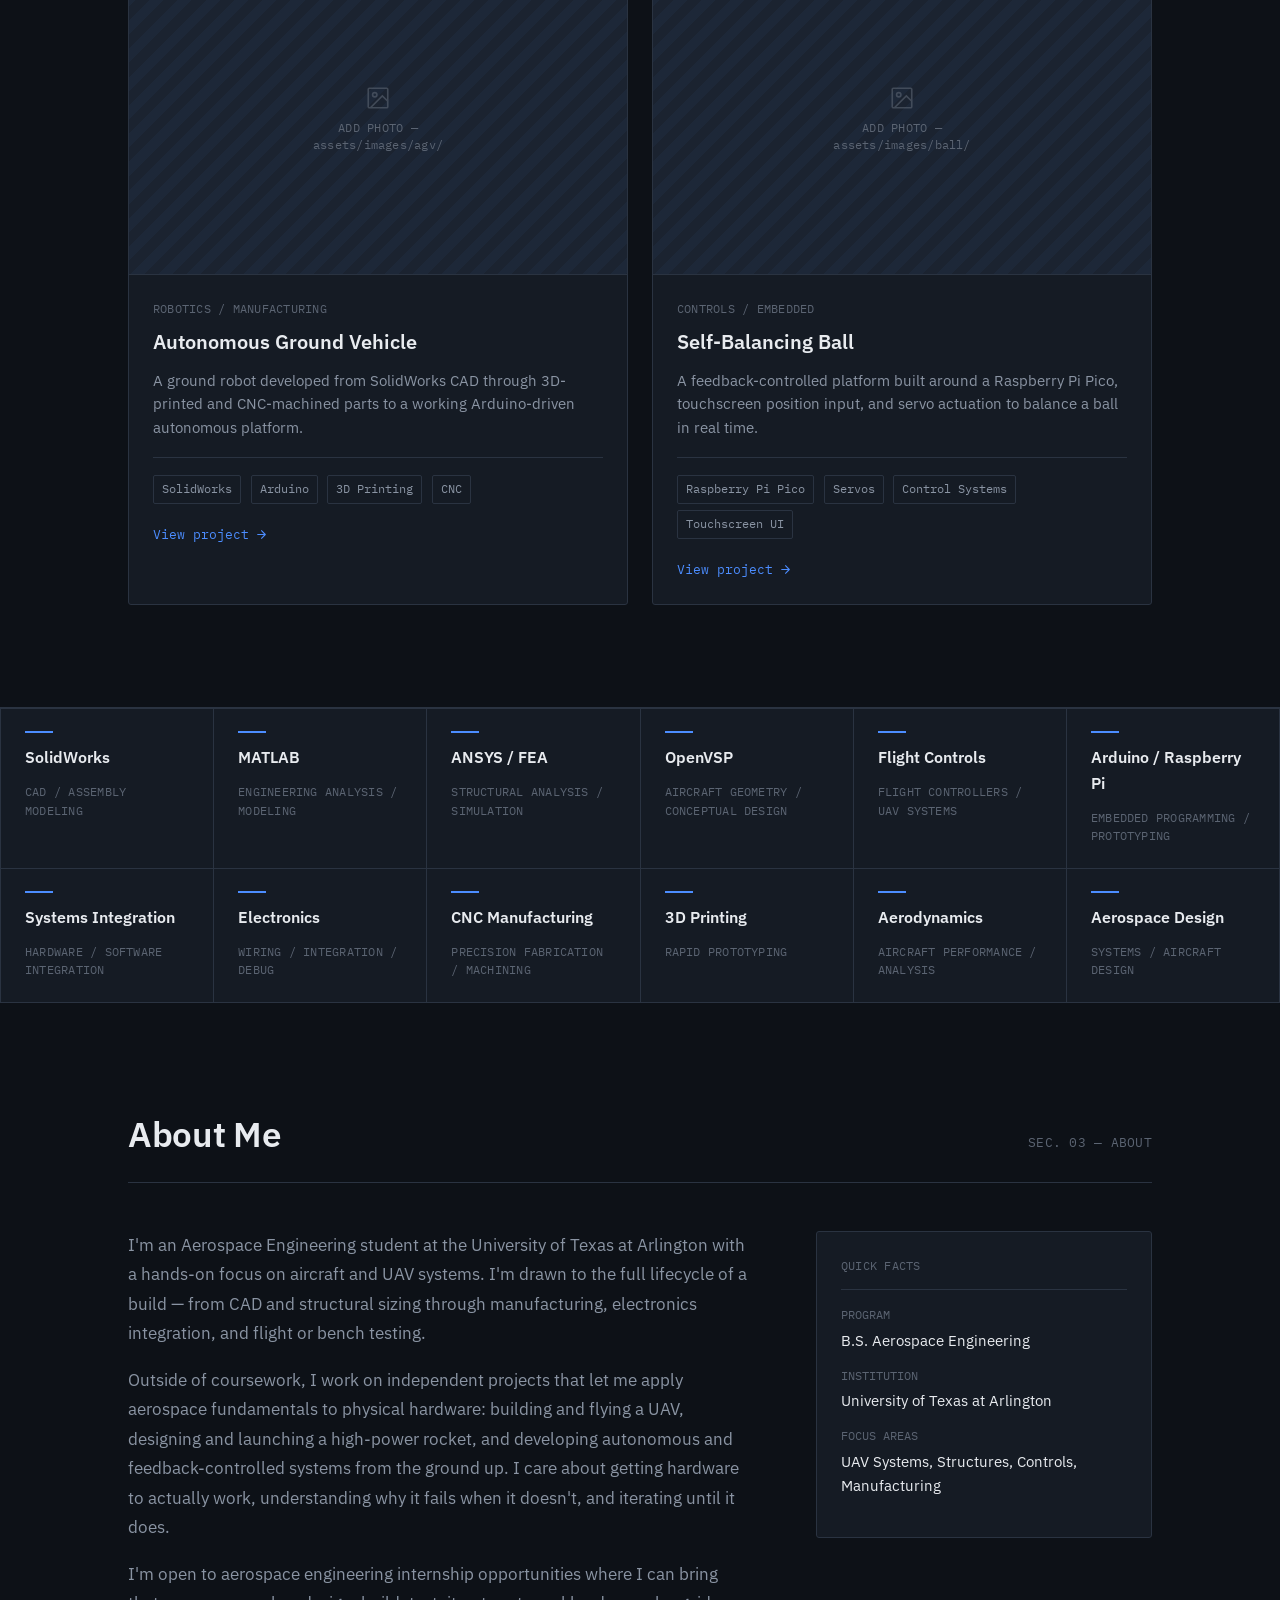
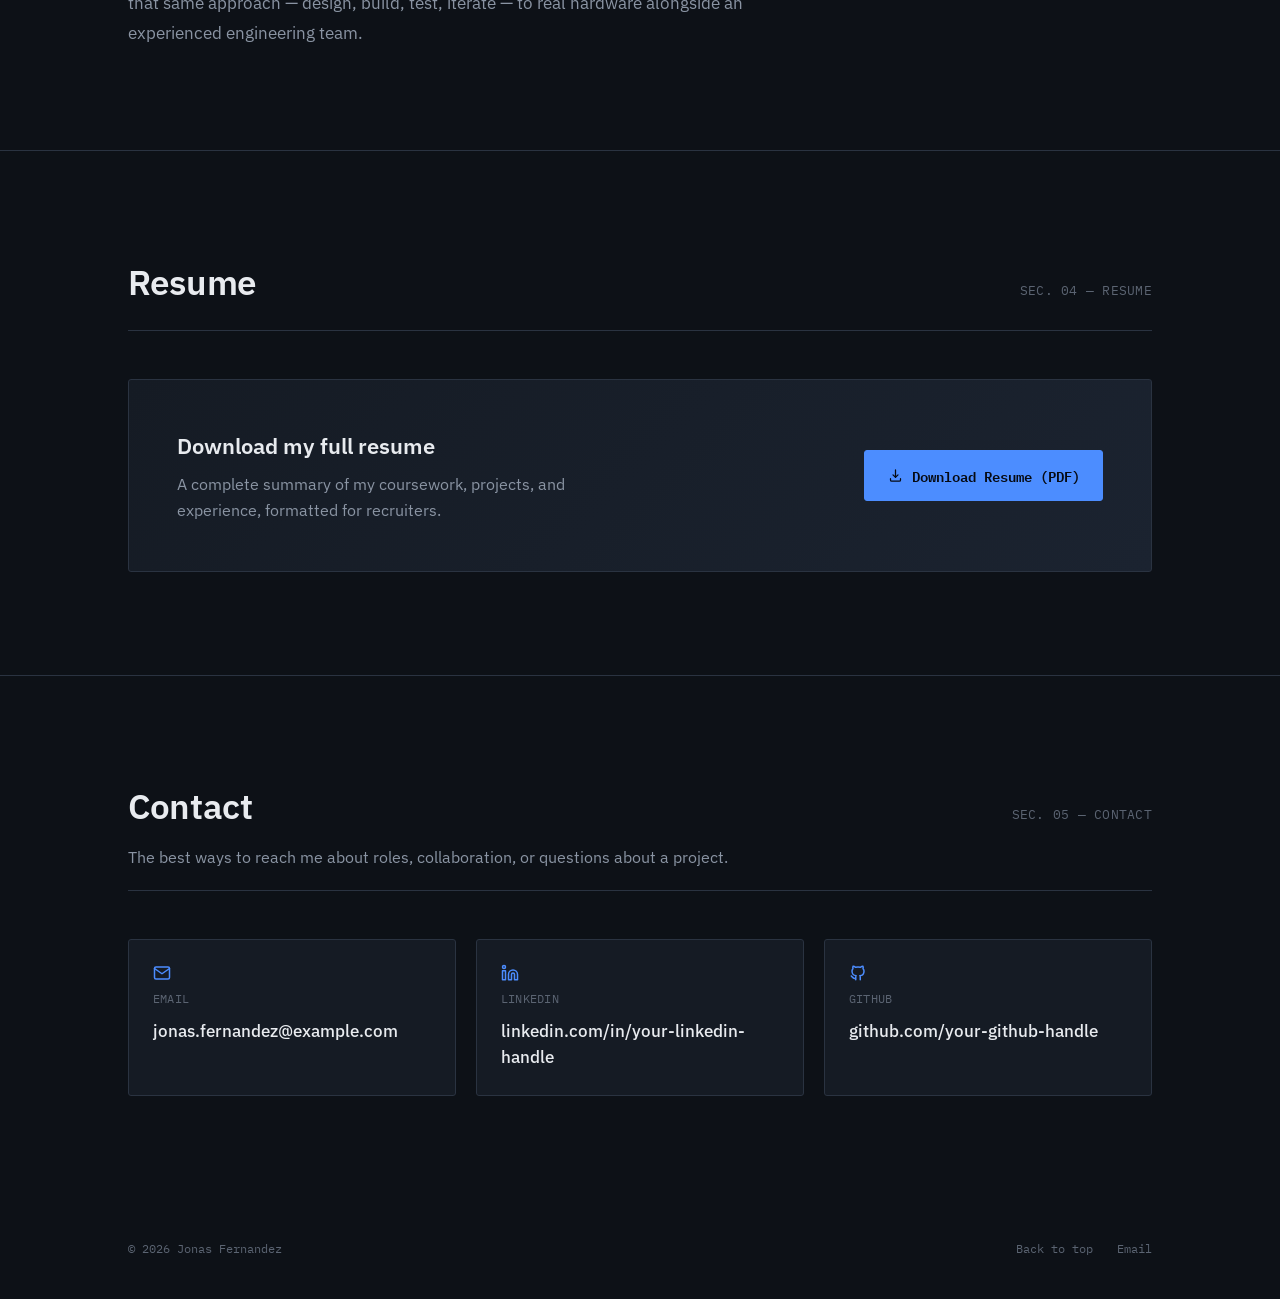
==== commit cd337a78: "Update index.html" ====
--- a/index.html
+++ b/index.html
@@ -266,67 +266,80 @@
 
     <!-- ======================= SKILLS ======================= -->
 <div class="skills-grid">
-          <div class="skill-item">
-            <span class="skill-rule" aria-hidden="true"></span>
-            <span class="skill-name">SolidWorks</span>
-            <span class="skill-meta">CAD / ASSEMBLY MODELING</span>
-          </div>
-          <div class="skill-item">
-            <span class="skill-rule" aria-hidden="true"></span>
-            <span class="skill-name">MATLAB</span>
-            <span class="skill-meta">ENGINEERING ANALYSIS / MODELING</span>
-          </div>
-          <div class="skill-item">
-            <span class="skill-rule" aria-hidden="true"></span>
-            <span class="skill-name">ANSYS / FEA</span>
-            <span class="skill-meta">STRUCTURAL ANALYSIS / SIMULATION</span>
-          </div>
-          <div class="skill-item">
-            <span class="skill-rule" aria-hidden="true"></span>
-            <span class="skill-name">OpenVSP</span>
-            <span class="skill-meta">AIRCRAFT GEOMETRY / CONCEPTUAL DESIGN</span>
-          </div>
-          <div class="skill-item">
-            <span class="skill-rule" aria-hidden="true"></span>
-            <span class="skill-name">Arduino / Raspberry Pi</span>
-            <span class="skill-meta">EMBEDDED PROGRAMMING / PROTOTYPING</span>
-          </div>
-          <div class="skill-item">
-            <span class="skill-rule" aria-hidden="true"></span>
-            <span class="skill-name">Flight Controls</span>
-            <span class="skill-meta">FLIGHT CONTROLLERS / UAV SYSTEMS</span>
-          </div>
-          <div class="skill-item">
-            <span class="skill-rule" aria-hidden="true"></span>
-            <span class="skill-name">CAD</span>
-            <span class="skill-meta">PART &amp; ASSEMBLY DESIGN</span>
-          </div>
-          <div class="skill-item">
-            <span class="skill-rule" aria-hidden="true"></span>
-            <span class="skill-name">3D Printing</span>
-            <span class="skill-meta">RAPID PROTOTYPING</span>
-          </div>
-          <div class="skill-item">
-            <span class="skill-rule" aria-hidden="true"></span>
-            <span class="skill-name">CNC Manufacturing</span>
-            <span class="skill-meta">SUBTRACTIVE FABRICATION</span>
-          </div>
-          <div class="skill-item">
-            <span class="skill-rule" aria-hidden="true"></span>
-            <span class="skill-name">Electronics</span>
-            <span class="skill-meta">WIRING / INTEGRATION / DEBUG</span>
-          </div>
-          <div class="skill-item">
-            <span class="skill-rule" aria-hidden="true"></span>
-            <span class="skill-name">Systems Integration</span>
-            <span class="skill-meta">HARDWARE / SOFTWARE INTEGRATION</span>
-          </div>
-          <div class="skill-item">
-            <span class="skill-rule" aria-hidden="true"></span>
-            <span class="skill-name">Aerodynamics</span>
-            <span class="skill-meta">AIRCRAFT PERFORMANCE / ANALYSIS</span>
-          </div>
-        </div>
+
+  <div class="skill-item">
+    <span class="skill-rule" aria-hidden="true"></span>
+    <span class="skill-name">SolidWorks</span>
+    <span class="skill-meta">CAD / ASSEMBLY MODELING</span>
+  </div>
+
+  <div class="skill-item">
+    <span class="skill-rule" aria-hidden="true"></span>
+    <span class="skill-name">MATLAB</span>
+    <span class="skill-meta">ENGINEERING ANALYSIS / MODELING</span>
+  </div>
+
+  <div class="skill-item">
+    <span class="skill-rule" aria-hidden="true"></span>
+    <span class="skill-name">ANSYS / FEA</span>
+    <span class="skill-meta">STRUCTURAL ANALYSIS / SIMULATION</span>
+  </div>
+
+  <div class="skill-item">
+    <span class="skill-rule" aria-hidden="true"></span>
+    <span class="skill-name">OpenVSP</span>
+    <span class="skill-meta">AIRCRAFT GEOMETRY / CONCEPTUAL DESIGN</span>
+  </div>
+
+  <div class="skill-item">
+    <span class="skill-rule" aria-hidden="true"></span>
+    <span class="skill-name">Flight Controls</span>
+    <span class="skill-meta">FLIGHT CONTROLLERS / UAV SYSTEMS</span>
+  </div>
+
+  <div class="skill-item">
+    <span class="skill-rule" aria-hidden="true"></span>
+    <span class="skill-name">Arduino / Raspberry Pi</span>
+    <span class="skill-meta">EMBEDDED PROGRAMMING / PROTOTYPING</span>
+  </div>
+
+  <div class="skill-item">
+    <span class="skill-rule" aria-hidden="true"></span>
+    <span class="skill-name">Systems Integration</span>
+    <span class="skill-meta">HARDWARE / SOFTWARE INTEGRATION</span>
+  </div>
+
+  <div class="skill-item">
+    <span class="skill-rule" aria-hidden="true"></span>
+    <span class="skill-name">Electronics</span>
+    <span class="skill-meta">WIRING / INTEGRATION / DEBUG</span>
+  </div>
+
+  <div class="skill-item">
+    <span class="skill-rule" aria-hidden="true"></span>
+    <span class="skill-name">CNC Manufacturing</span>
+    <span class="skill-meta">PRECISION FABRICATION / MACHINING</span>
+  </div>
+
+  <div class="skill-item">
+    <span class="skill-rule" aria-hidden="true"></span>
+    <span class="skill-name">3D Printing</span>
+    <span class="skill-meta">RAPID PROTOTYPING</span>
+  </div>
+
+  <div class="skill-item">
+    <span class="skill-rule" aria-hidden="true"></span>
+    <span class="skill-name">Aerodynamics</span>
+    <span class="skill-meta">AIRCRAFT PERFORMANCE / ANALYSIS</span>
+  </div>
+
+  <div class="skill-item">
+    <span class="skill-rule" aria-hidden="true"></span>
+    <span class="skill-name">Aerospace Design</span>
+    <span class="skill-meta">SYSTEMS / AIRCRAFT DESIGN</span>
+  </div>
+
+</div>
     
     <!-- ======================= ABOUT ======================= -->
     <section class="section" id="about">
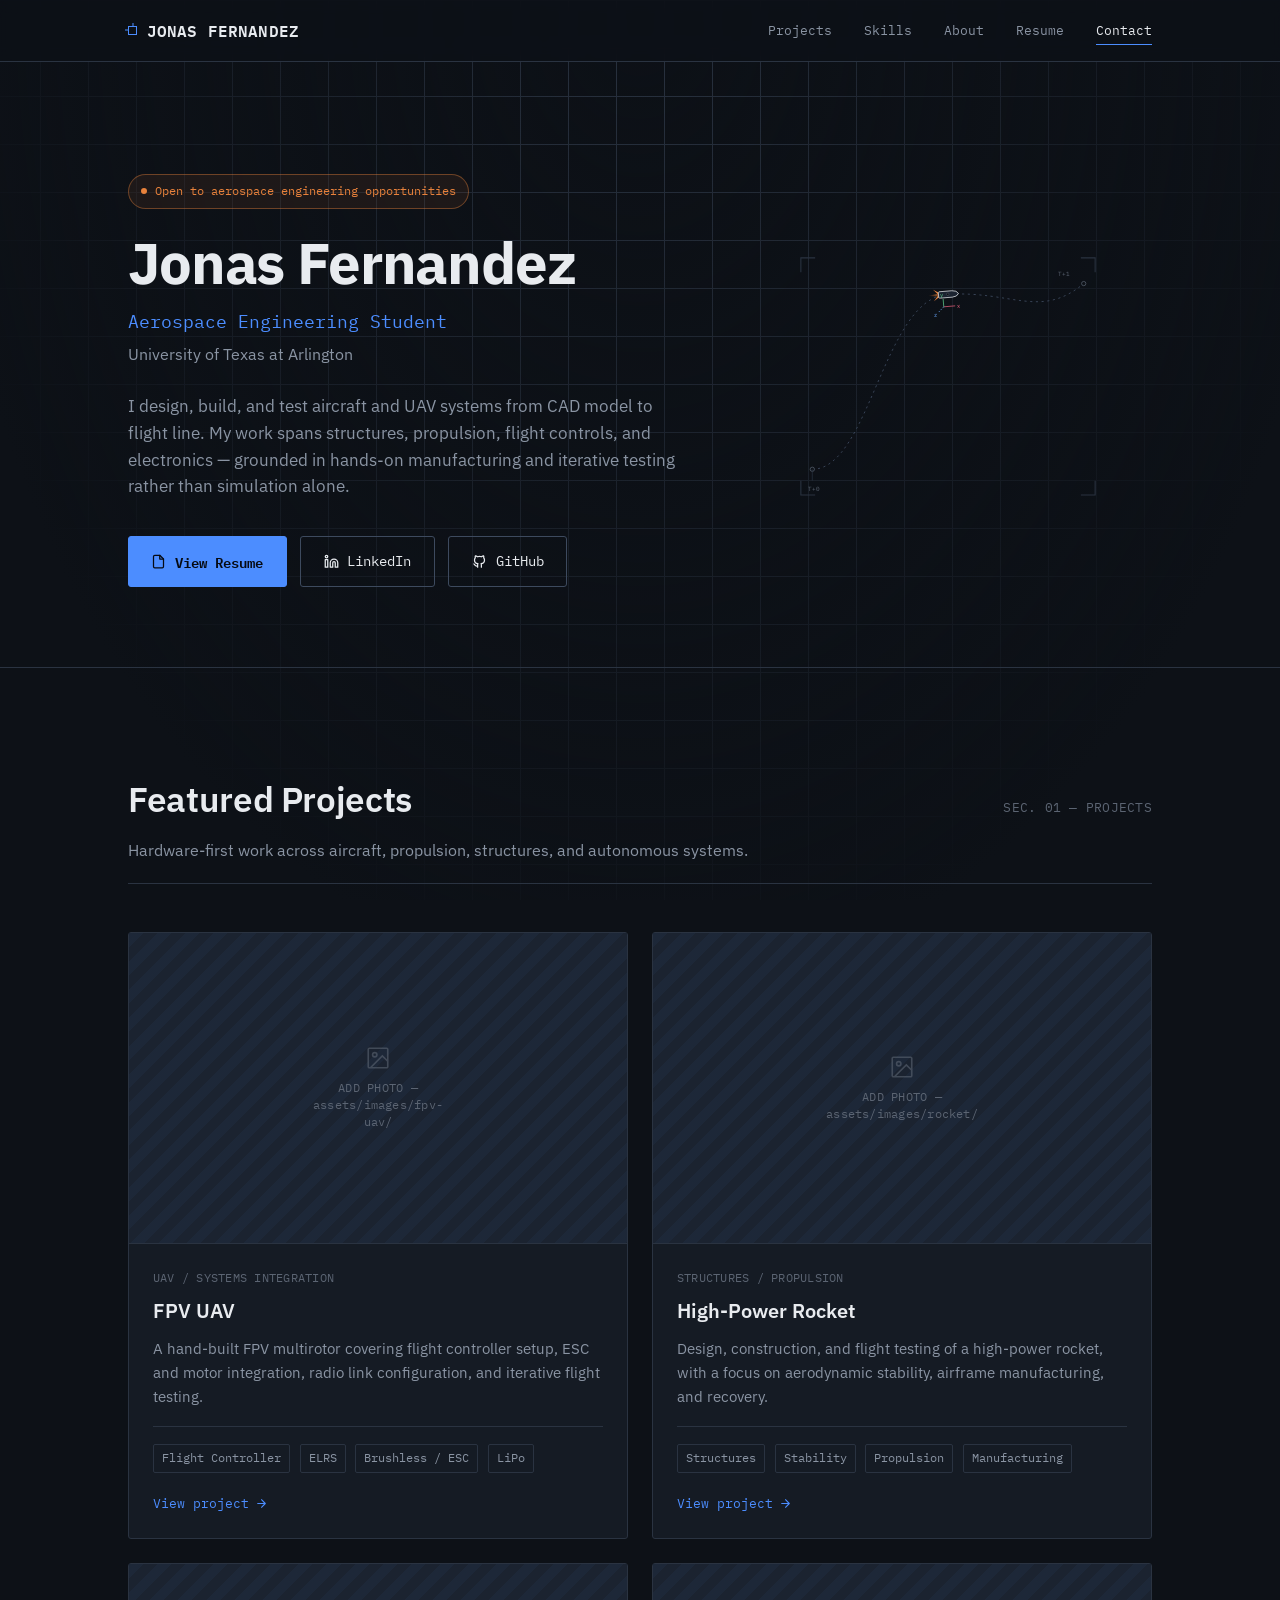
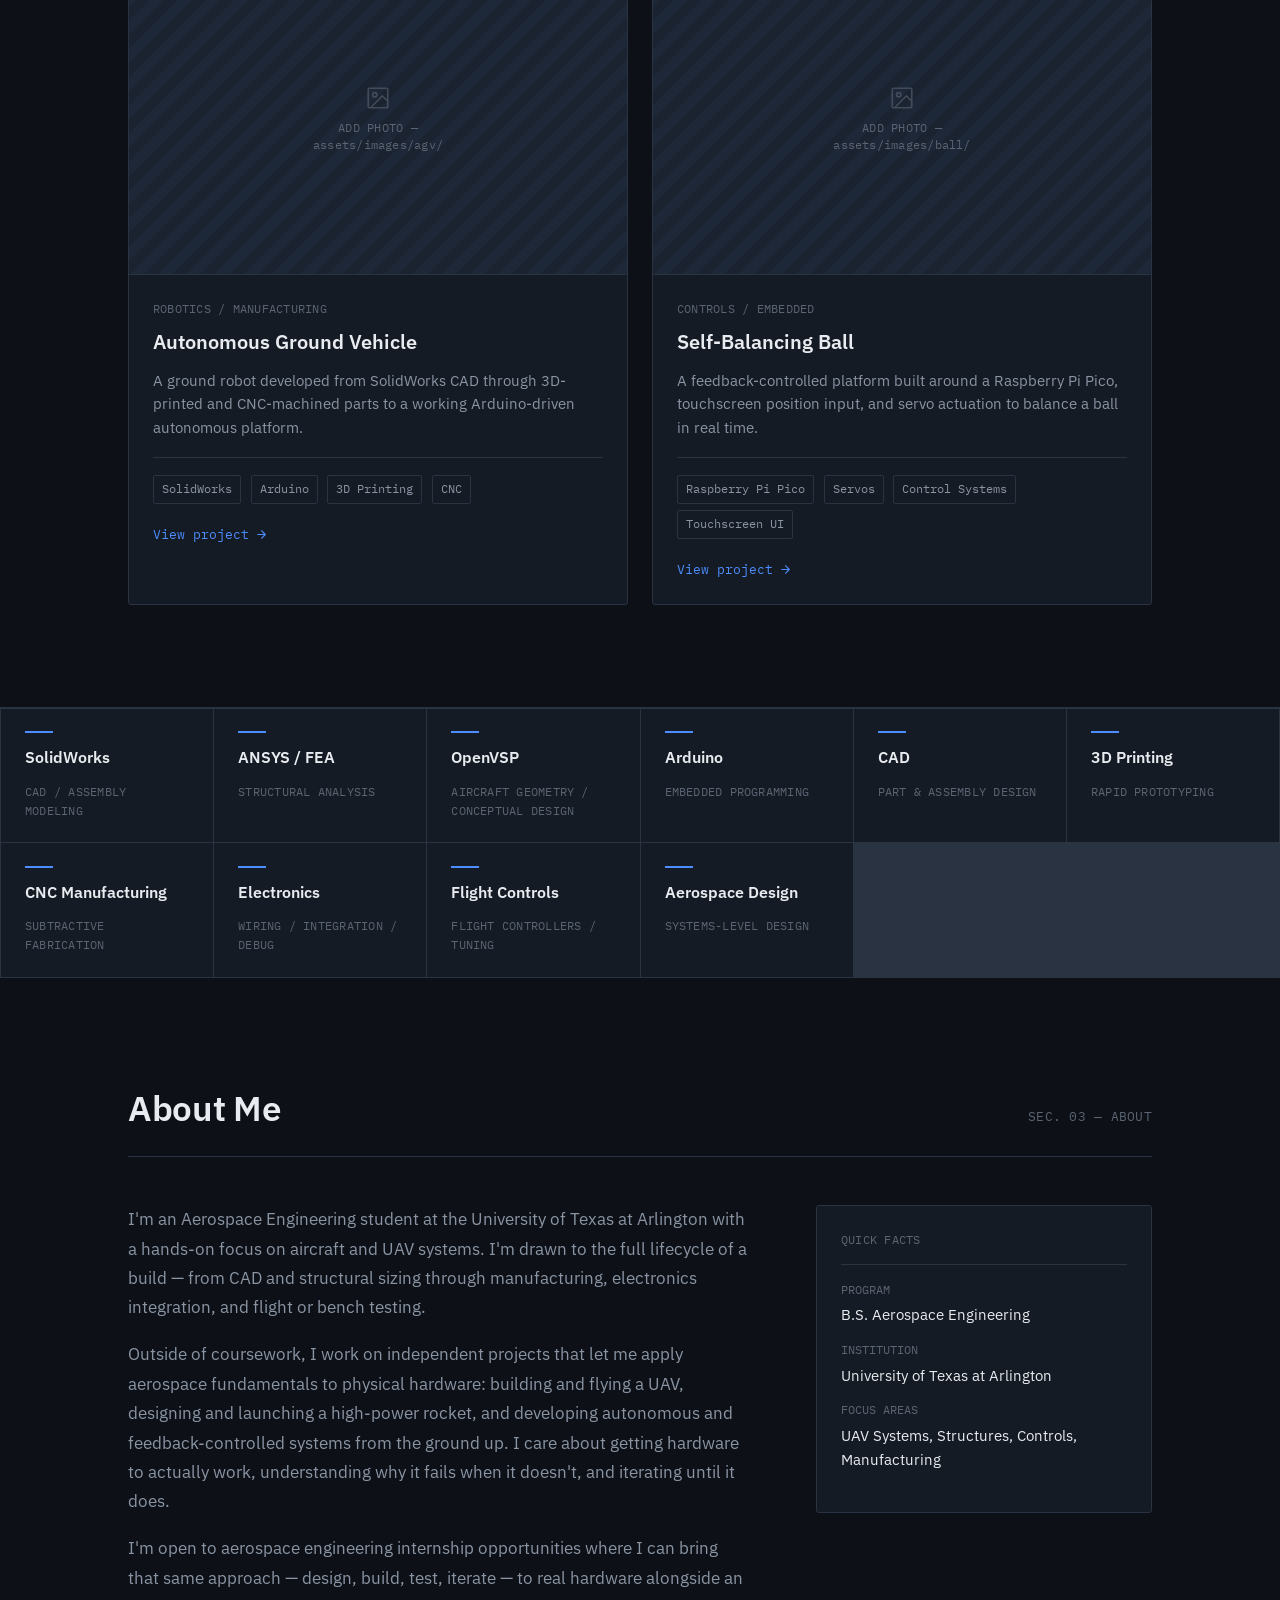
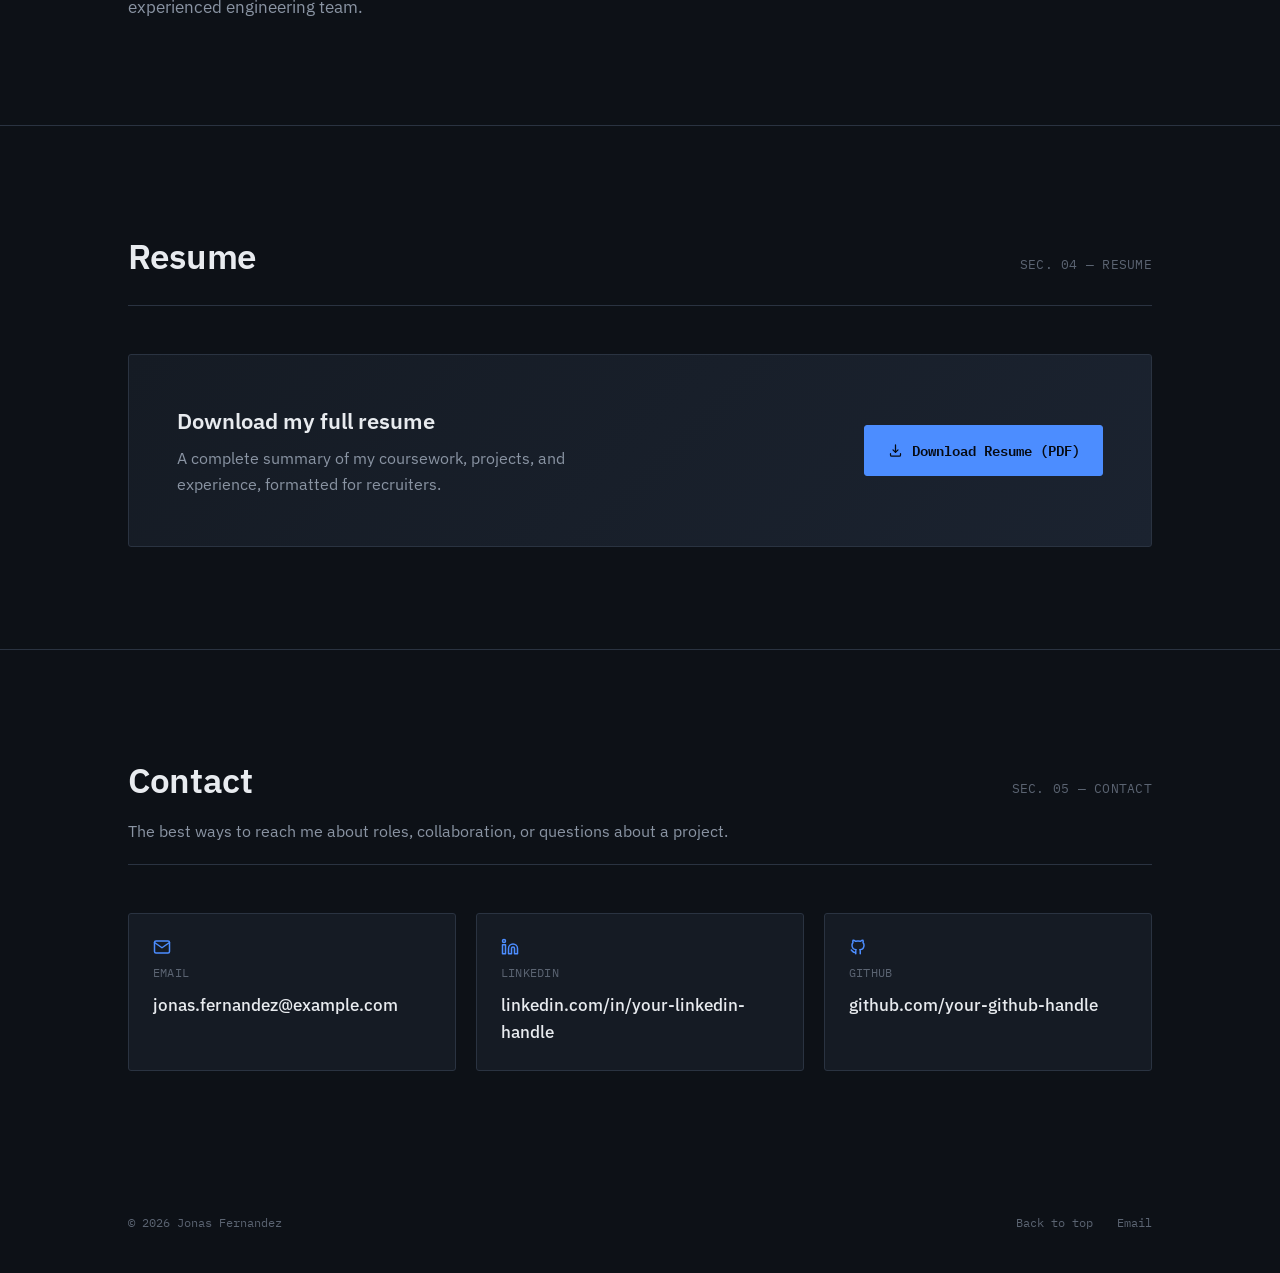
==== commit 6d67962d: "Update index.html" ====
--- a/index.html
+++ b/index.html
@@ -266,80 +266,57 @@
 
     <!-- ======================= SKILLS ======================= -->
 <div class="skills-grid">
-
-  <div class="skill-item">
-    <span class="skill-rule" aria-hidden="true"></span>
-    <span class="skill-name">SolidWorks</span>
-    <span class="skill-meta">CAD / ASSEMBLY MODELING</span>
-  </div>
-
-  <div class="skill-item">
-    <span class="skill-rule" aria-hidden="true"></span>
-    <span class="skill-name">MATLAB</span>
-    <span class="skill-meta">ENGINEERING ANALYSIS / MODELING</span>
-  </div>
-
-  <div class="skill-item">
-    <span class="skill-rule" aria-hidden="true"></span>
-    <span class="skill-name">ANSYS / FEA</span>
-    <span class="skill-meta">STRUCTURAL ANALYSIS / SIMULATION</span>
-  </div>
-
-  <div class="skill-item">
-    <span class="skill-rule" aria-hidden="true"></span>
-    <span class="skill-name">OpenVSP</span>
-    <span class="skill-meta">AIRCRAFT GEOMETRY / CONCEPTUAL DESIGN</span>
-  </div>
-
-  <div class="skill-item">
-    <span class="skill-rule" aria-hidden="true"></span>
-    <span class="skill-name">Flight Controls</span>
-    <span class="skill-meta">FLIGHT CONTROLLERS / UAV SYSTEMS</span>
-  </div>
-
-  <div class="skill-item">
-    <span class="skill-rule" aria-hidden="true"></span>
-    <span class="skill-name">Arduino / Raspberry Pi</span>
-    <span class="skill-meta">EMBEDDED PROGRAMMING / PROTOTYPING</span>
-  </div>
-
-  <div class="skill-item">
-    <span class="skill-rule" aria-hidden="true"></span>
-    <span class="skill-name">Systems Integration</span>
-    <span class="skill-meta">HARDWARE / SOFTWARE INTEGRATION</span>
-  </div>
-
-  <div class="skill-item">
-    <span class="skill-rule" aria-hidden="true"></span>
-    <span class="skill-name">Electronics</span>
-    <span class="skill-meta">WIRING / INTEGRATION / DEBUG</span>
-  </div>
-
-  <div class="skill-item">
-    <span class="skill-rule" aria-hidden="true"></span>
-    <span class="skill-name">CNC Manufacturing</span>
-    <span class="skill-meta">PRECISION FABRICATION / MACHINING</span>
-  </div>
-
-  <div class="skill-item">
-    <span class="skill-rule" aria-hidden="true"></span>
-    <span class="skill-name">3D Printing</span>
-    <span class="skill-meta">RAPID PROTOTYPING</span>
-  </div>
-
-  <div class="skill-item">
-    <span class="skill-rule" aria-hidden="true"></span>
-    <span class="skill-name">Aerodynamics</span>
-    <span class="skill-meta">AIRCRAFT PERFORMANCE / ANALYSIS</span>
-  </div>
-
-  <div class="skill-item">
-    <span class="skill-rule" aria-hidden="true"></span>
-    <span class="skill-name">Aerospace Design</span>
-    <span class="skill-meta">SYSTEMS / AIRCRAFT DESIGN</span>
-  </div>
-
-</div>
+          <div class="skill-item">
+            <span class="skill-rule" aria-hidden="true"></span>
+            <span class="skill-name">SolidWorks</span>
+            <span class="skill-meta">CAD / ASSEMBLY MODELING</span>
+          </div>
+          <div class="skill-item">
+            <span class="skill-rule" aria-hidden="true"></span>
+            <span class="skill-name">ANSYS / FEA</span>
+            <span class="skill-meta">STRUCTURAL ANALYSIS</span>
+          </div>
+          <div class="skill-item">
+            <span class="skill-rule" aria-hidden="true"></span>
+            <span class="skill-name">OpenVSP</span>
+            <span class="skill-meta">AIRCRAFT GEOMETRY / CONCEPTUAL DESIGN</span>
+          </div>
+          <div class="skill-item">
+            <span class="skill-rule" aria-hidden="true"></span>
+            <span class="skill-name">Arduino</span>
+            <span class="skill-meta">EMBEDDED PROGRAMMING</span>
+          </div>
+ <div class="skill-item">
+            <span class="skill-rule" aria-hidden="true"></span>
+            <span class="skill-name">CAD</span>
+            <span class="skill-meta">PART &amp; ASSEMBLY DESIGN</span>
+          </div>
+          <div class="skill-item">
+            <span class="skill-rule" aria-hidden="true"></span>
+            <span class="skill-name">3D Printing</span>
+            <span class="skill-meta">RAPID PROTOTYPING</span>
+          </div>
+          <div class="skill-item">
+            <span class="skill-rule" aria-hidden="true"></span>
+            <span class="skill-name">CNC Manufacturing</span>
+            <span class="skill-meta">SUBTRACTIVE FABRICATION</span>
+          </div>
+          <div class="skill-item">
+            <span class="skill-rule" aria-hidden="true"></span>
+            <span class="skill-name">Electronics</span>
+            <span class="skill-meta">WIRING / INTEGRATION / DEBUG</span>
+          </div>
+          <div class="skill-item">
+            <span class="skill-rule" aria-hidden="true"></span>
+            <span class="skill-name">Flight Controls</span>
+            <span class="skill-meta">FLIGHT CONTROLLERS / TUNING</span>
+          </div>
+          <div class="skill-item">
+            <span class="skill-rule" aria-hidden="true"></span>
+            <span class="skill-name">Aerospace Design</span>
+            <span class="skill-meta">SYSTEMS-LEVEL DESIGN</span>
+          </div>
+        </div>
     
     <!-- ======================= ABOUT ======================= -->
     <section class="section" id="about">
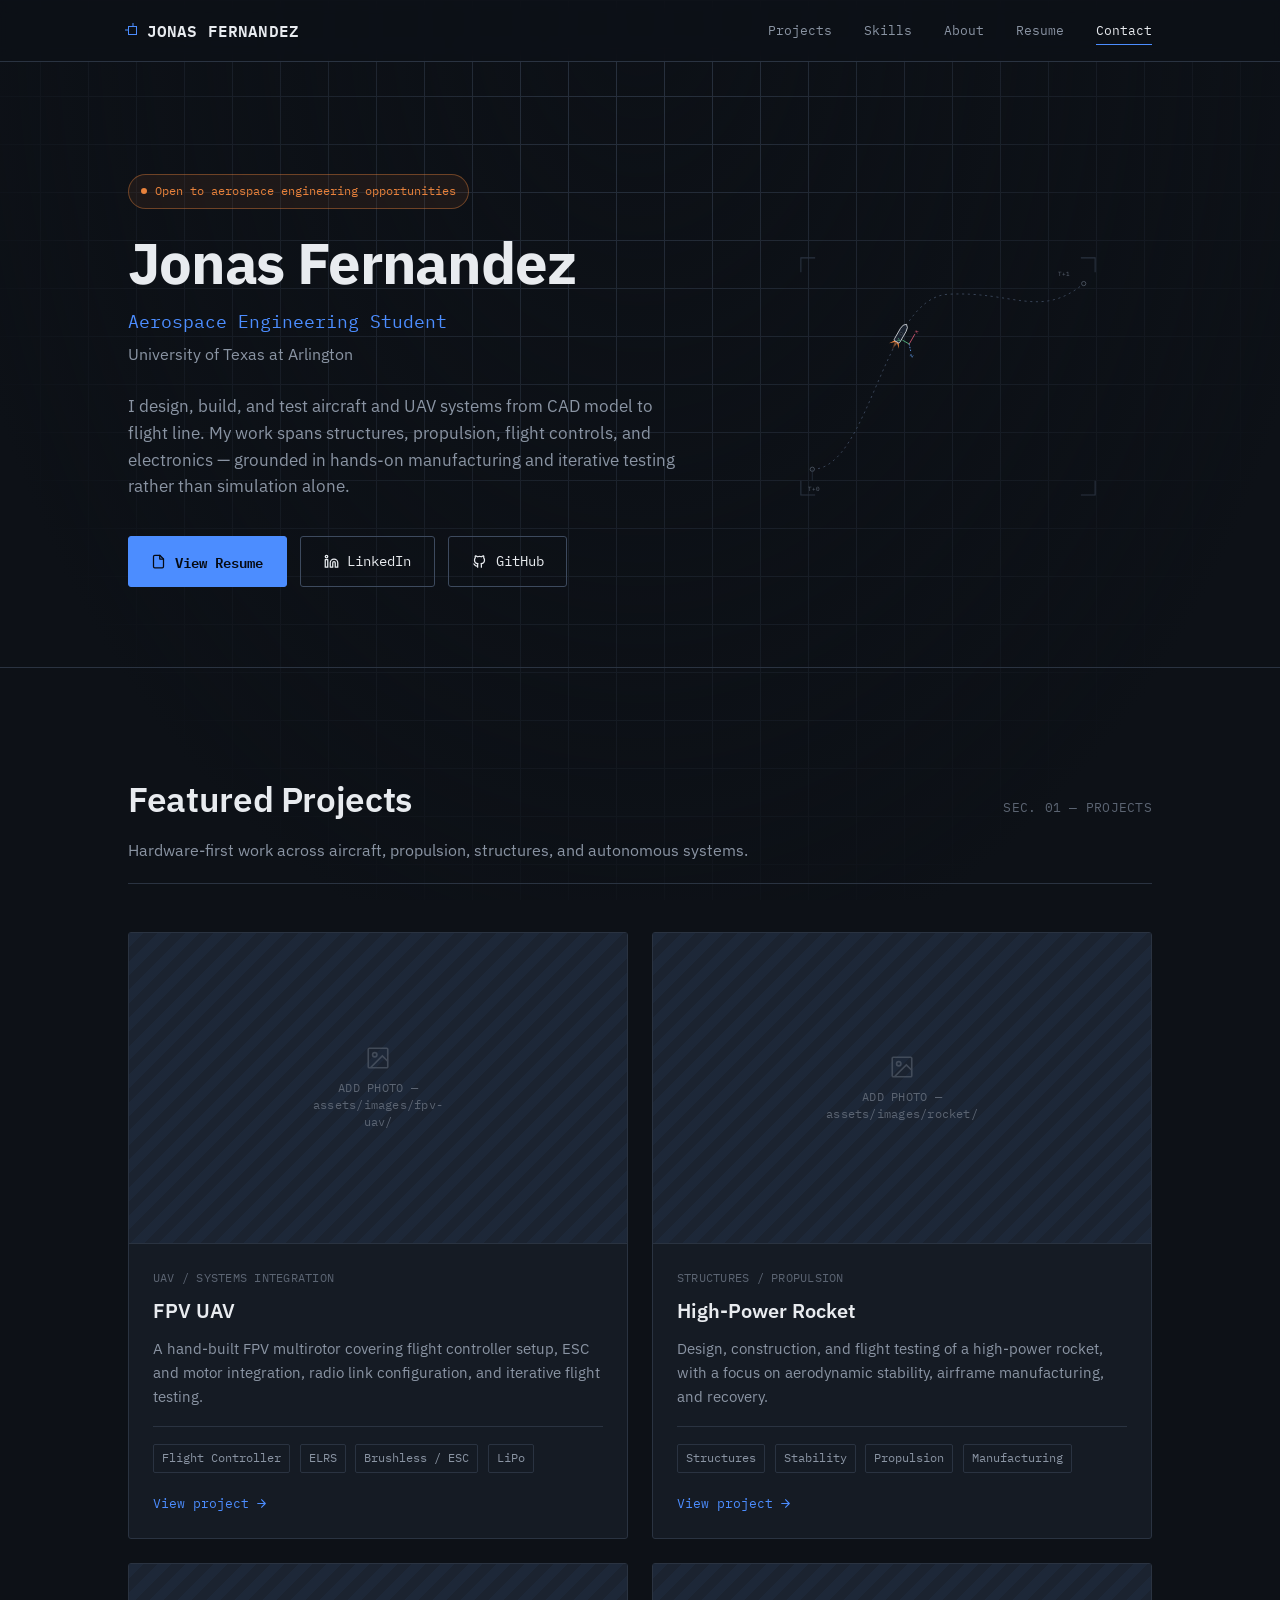
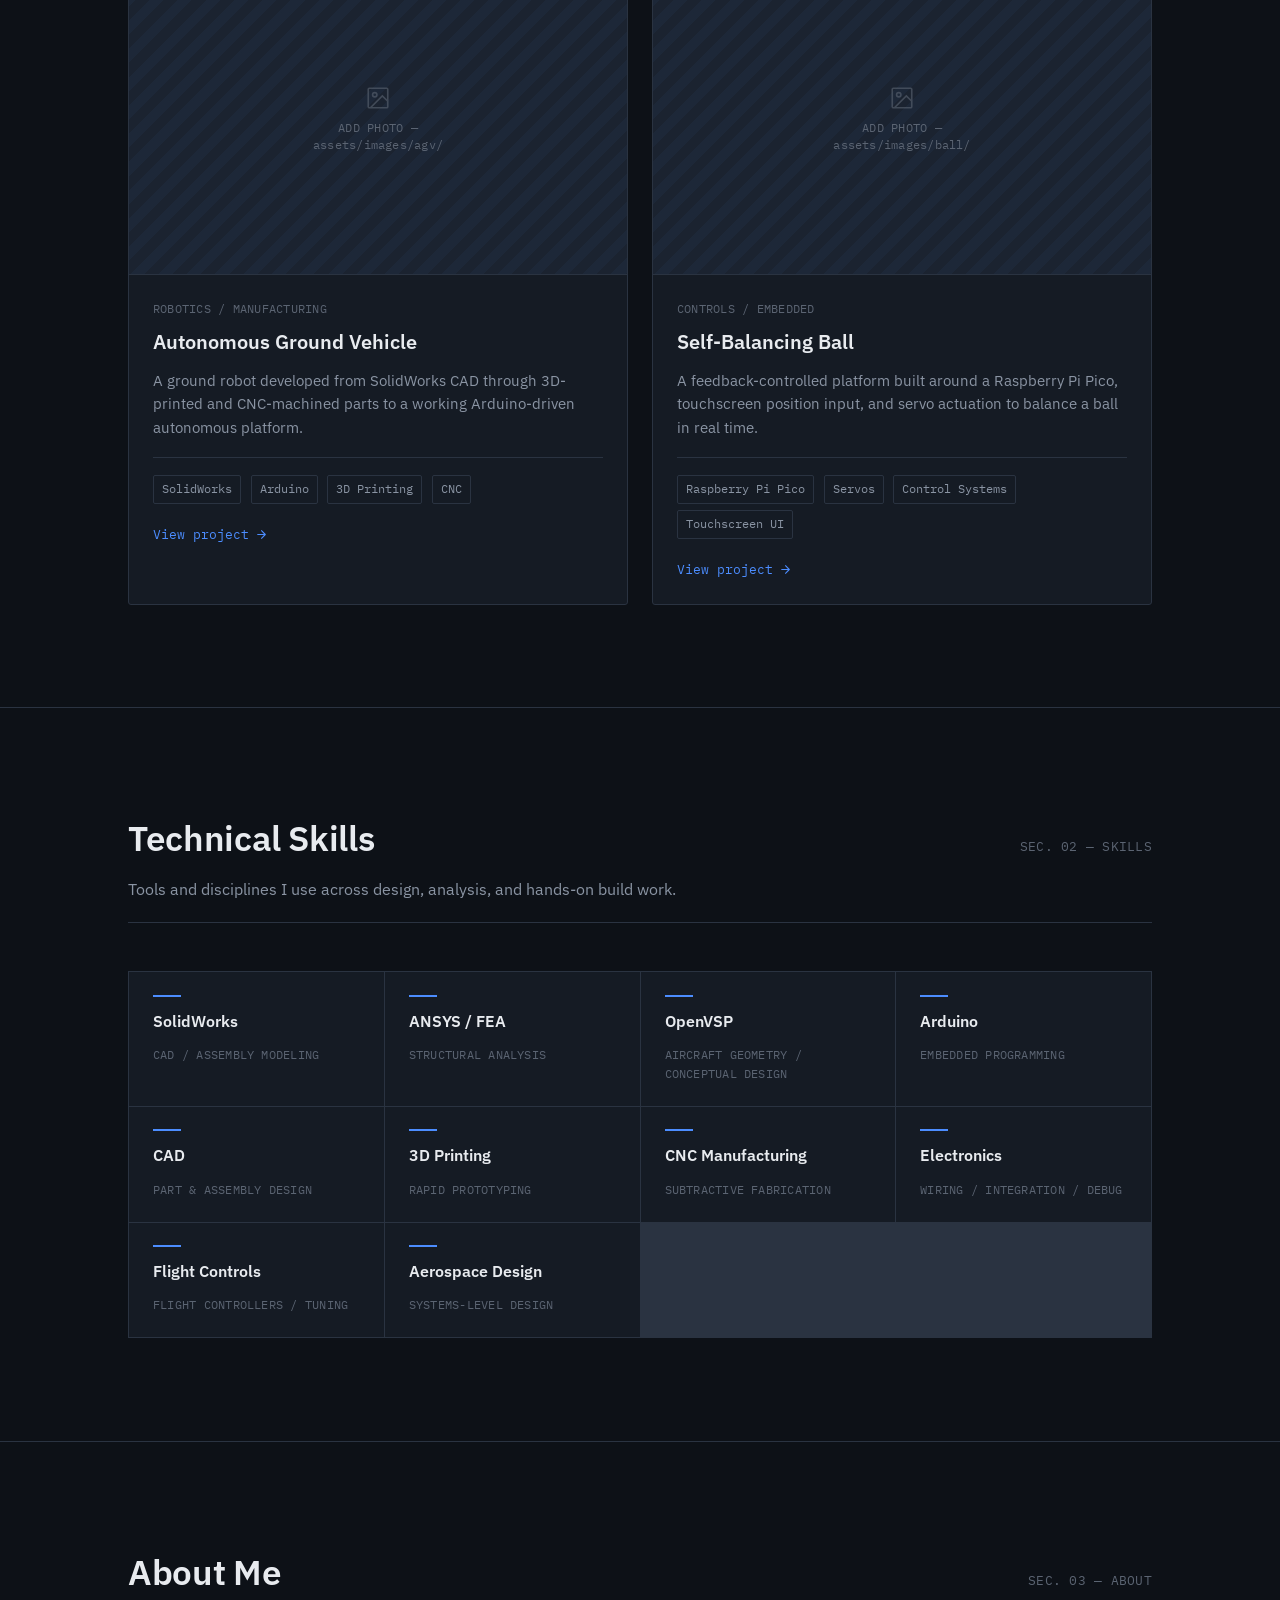
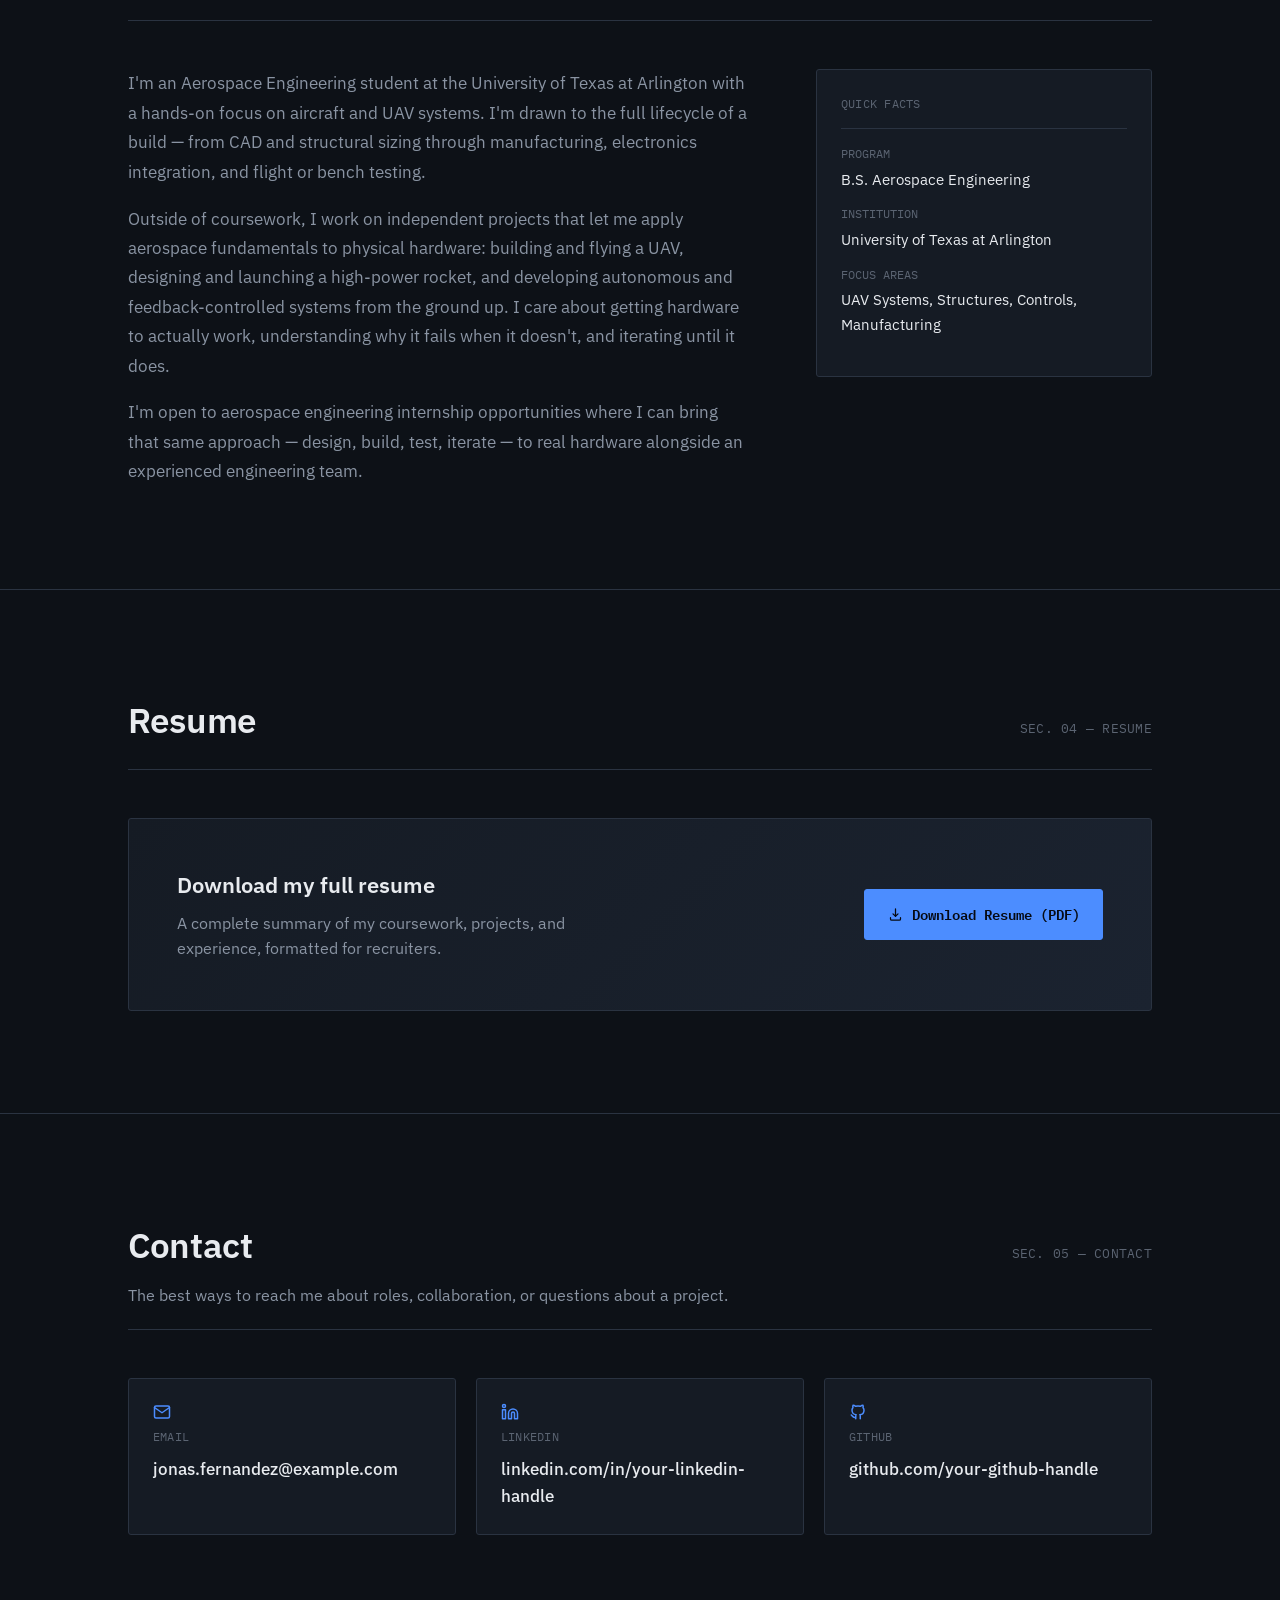
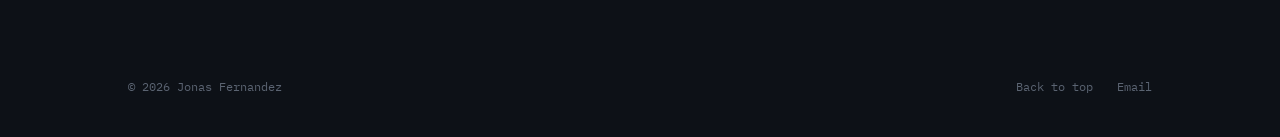
==== commit 23507796: "Add files via upload" ====
--- a/index.html
+++ b/index.html
@@ -265,7 +265,17 @@
     </section>
 
     <!-- ======================= SKILLS ======================= -->
-<div class="skills-grid">
+    <section class="section" id="skills">
+      <div class="wrap">
+        <div class="section-head">
+          <div>
+            <h2 class="section-title">Technical Skills</h2>
+            <p class="section-lede">Tools and disciplines I use across design, analysis, and hands-on build work.</p>
+          </div>
+          <span class="index">SEC. 02 — SKILLS</span>
+        </div>
+
+        <div class="skills-grid">
           <div class="skill-item">
             <span class="skill-rule" aria-hidden="true"></span>
             <span class="skill-name">SolidWorks</span>
@@ -286,7 +296,7 @@
             <span class="skill-name">Arduino</span>
             <span class="skill-meta">EMBEDDED PROGRAMMING</span>
           </div>
- <div class="skill-item">
+          <div class="skill-item">
             <span class="skill-rule" aria-hidden="true"></span>
             <span class="skill-name">CAD</span>
             <span class="skill-meta">PART &amp; ASSEMBLY DESIGN</span>
@@ -317,7 +327,9 @@
             <span class="skill-meta">SYSTEMS-LEVEL DESIGN</span>
           </div>
         </div>
-    
+      </div>
+    </section>
+
     <!-- ======================= ABOUT ======================= -->
     <section class="section" id="about">
       <div class="wrap">
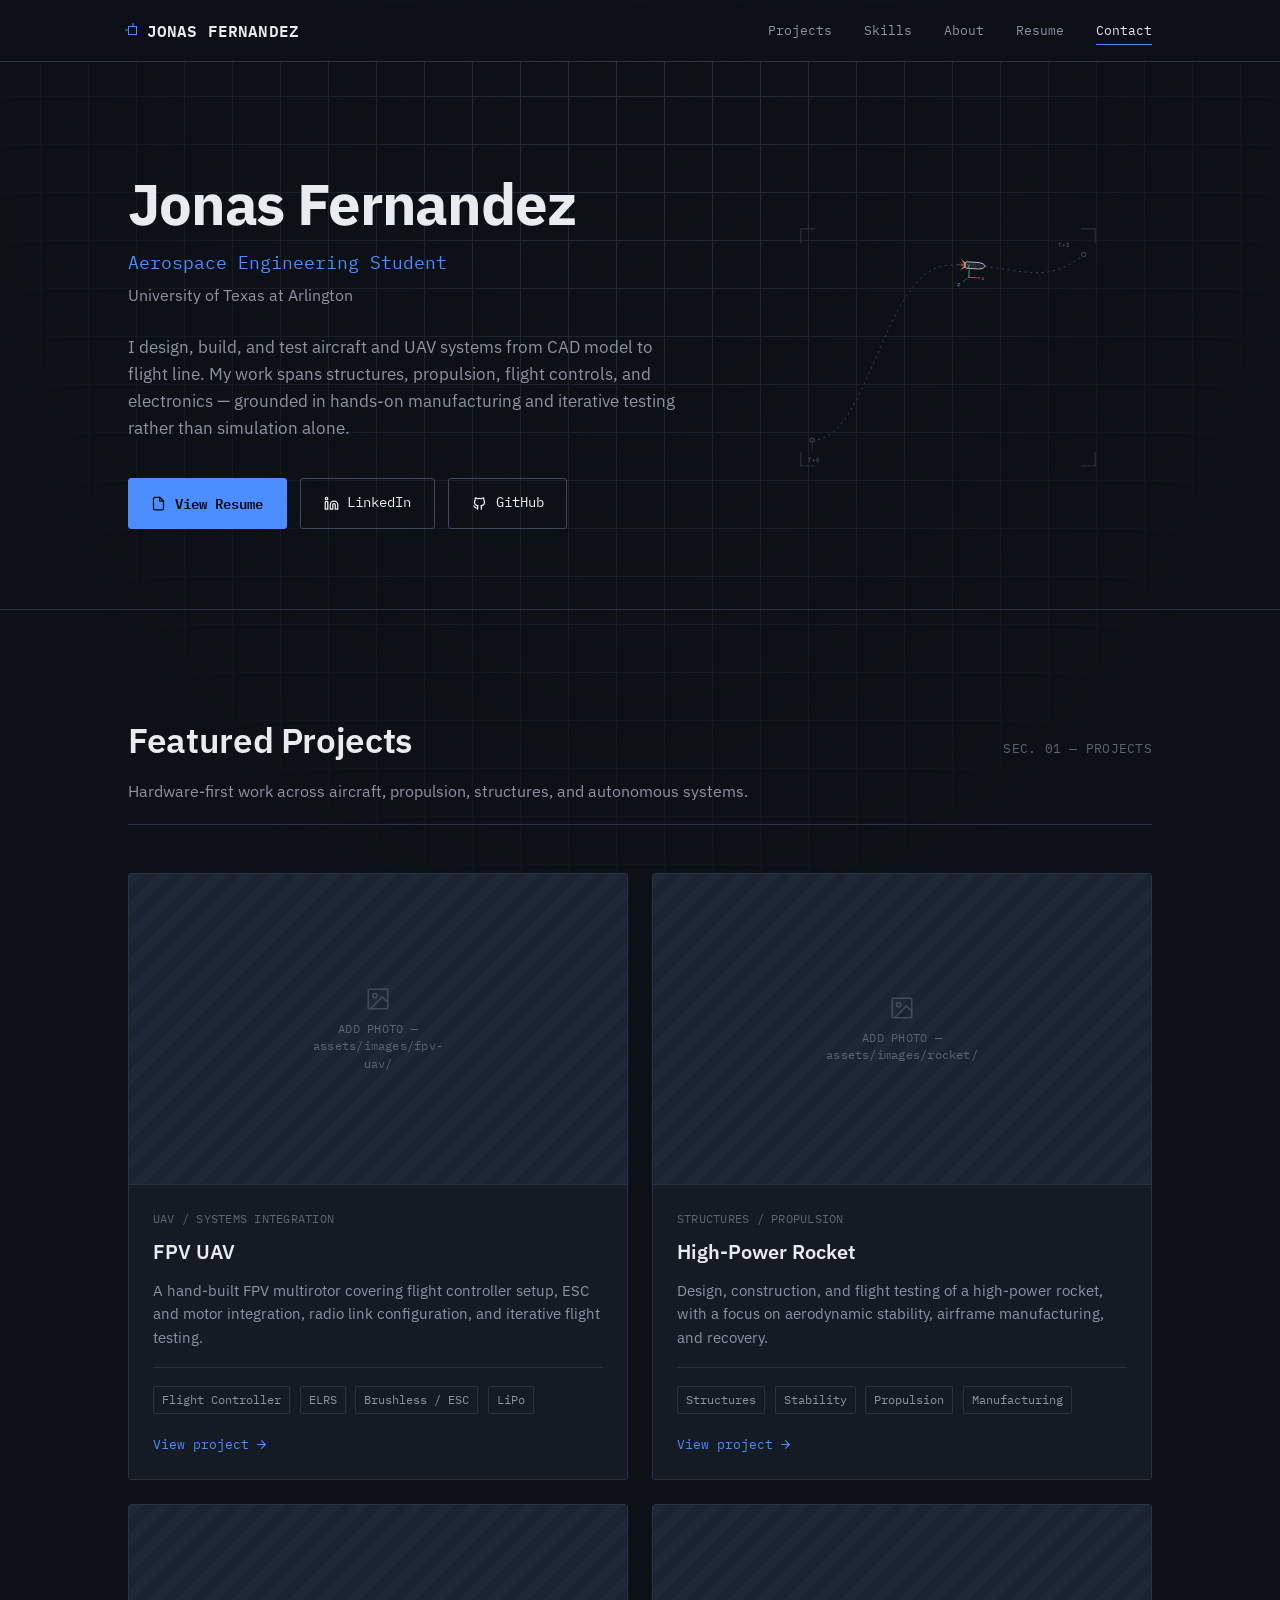
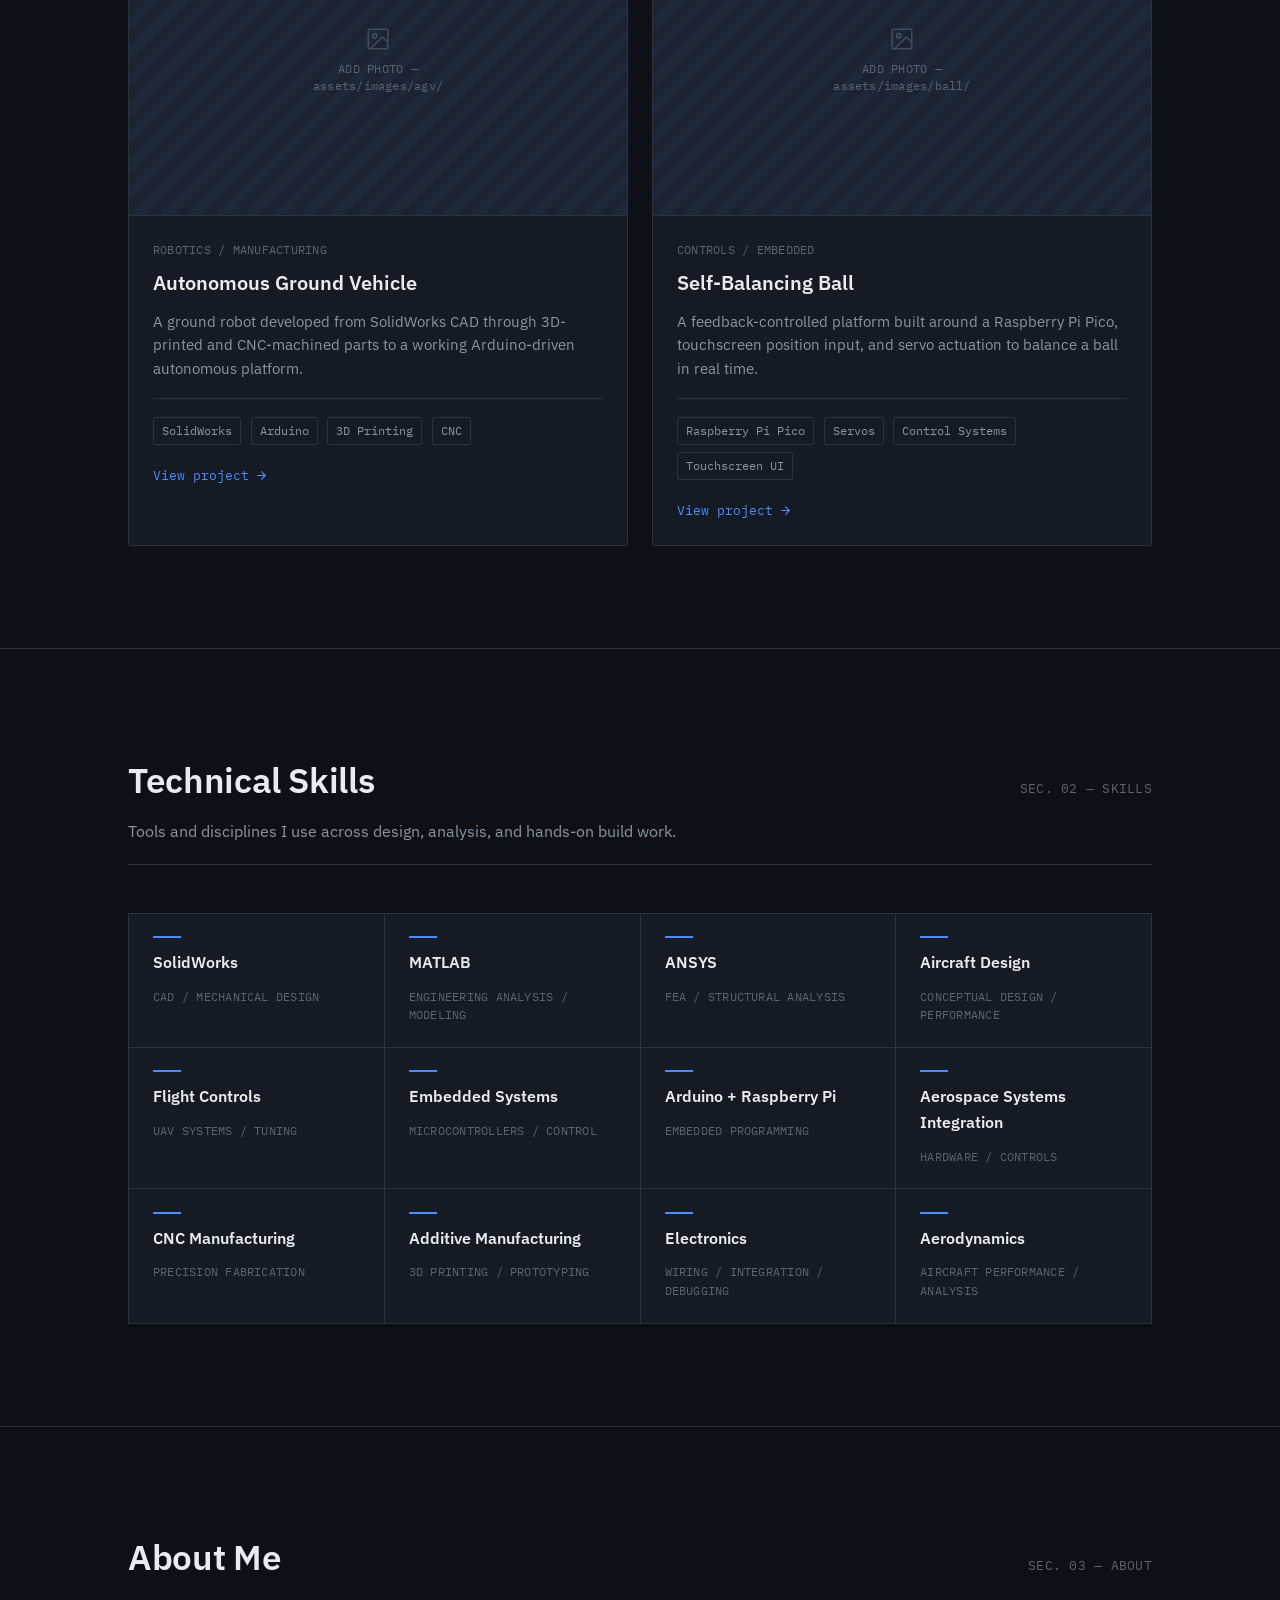
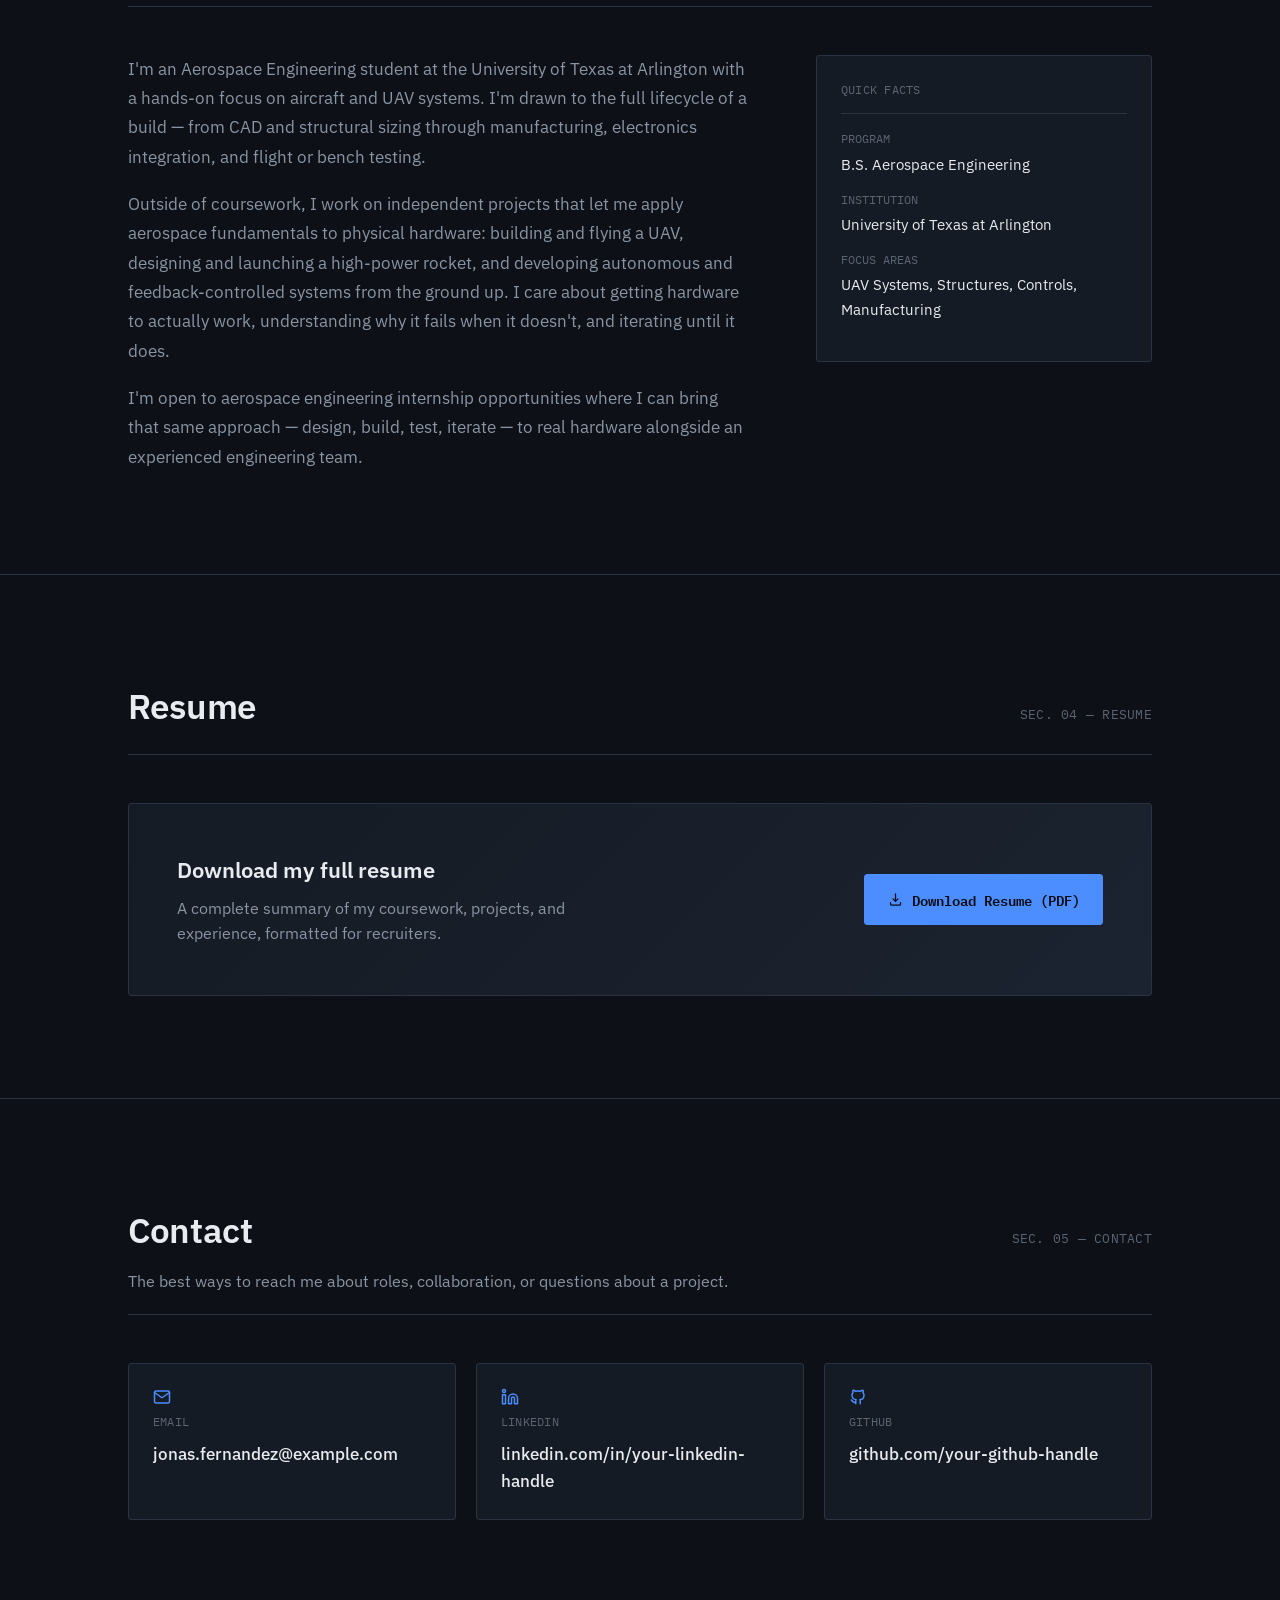
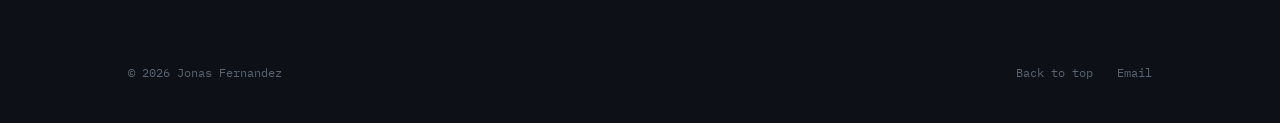
==== commit 0cf9cd73: "Add files via upload" ====
--- a/index.html
+++ b/index.html
@@ -43,11 +43,6 @@
     <section class="hero" id="hero">
       <div class="wrap hero-grid">
         <div>
-          <span class="eyebrow-badge">
-            <span class="dot" aria-hidden="true"></span>
-            Open to aerospace engineering opportunities
-          </span>
-
           <h1 class="hero-name">Jonas Fernandez</h1>
           <p class="hero-role">Aerospace Engineering Student</p>
           <p class="hero-org">University of Texas at Arlington</p>
@@ -279,52 +274,62 @@
           <div class="skill-item">
             <span class="skill-rule" aria-hidden="true"></span>
             <span class="skill-name">SolidWorks</span>
-            <span class="skill-meta">CAD / ASSEMBLY MODELING</span>
-          </div>
-          <div class="skill-item">
-            <span class="skill-rule" aria-hidden="true"></span>
-            <span class="skill-name">ANSYS / FEA</span>
-            <span class="skill-meta">STRUCTURAL ANALYSIS</span>
-          </div>
-          <div class="skill-item">
-            <span class="skill-rule" aria-hidden="true"></span>
-            <span class="skill-name">OpenVSP</span>
-            <span class="skill-meta">AIRCRAFT GEOMETRY / CONCEPTUAL DESIGN</span>
-          </div>
-          <div class="skill-item">
-            <span class="skill-rule" aria-hidden="true"></span>
-            <span class="skill-name">Arduino</span>
+            <span class="skill-meta">CAD / MECHANICAL DESIGN</span>
+          </div>
+          <div class="skill-item">
+            <span class="skill-rule" aria-hidden="true"></span>
+            <span class="skill-name">MATLAB</span>
+            <span class="skill-meta">ENGINEERING ANALYSIS / MODELING</span>
+          </div>
+          <div class="skill-item">
+            <span class="skill-rule" aria-hidden="true"></span>
+            <span class="skill-name">ANSYS</span>
+            <span class="skill-meta">FEA / STRUCTURAL ANALYSIS</span>
+          </div>
+          <div class="skill-item">
+            <span class="skill-rule" aria-hidden="true"></span>
+            <span class="skill-name">Aircraft Design</span>
+            <span class="skill-meta">CONCEPTUAL DESIGN / PERFORMANCE</span>
+          </div>
+          <div class="skill-item">
+            <span class="skill-rule" aria-hidden="true"></span>
+            <span class="skill-name">Flight Controls</span>
+            <span class="skill-meta">UAV SYSTEMS / TUNING</span>
+          </div>
+          <div class="skill-item">
+            <span class="skill-rule" aria-hidden="true"></span>
+            <span class="skill-name">Embedded Systems</span>
+            <span class="skill-meta">MICROCONTROLLERS / CONTROL</span>
+          </div>
+          <div class="skill-item">
+            <span class="skill-rule" aria-hidden="true"></span>
+            <span class="skill-name">Arduino + Raspberry Pi</span>
             <span class="skill-meta">EMBEDDED PROGRAMMING</span>
           </div>
           <div class="skill-item">
             <span class="skill-rule" aria-hidden="true"></span>
-            <span class="skill-name">CAD</span>
-            <span class="skill-meta">PART &amp; ASSEMBLY DESIGN</span>
-          </div>
-          <div class="skill-item">
-            <span class="skill-rule" aria-hidden="true"></span>
-            <span class="skill-name">3D Printing</span>
-            <span class="skill-meta">RAPID PROTOTYPING</span>
+            <span class="skill-name">Aerospace Systems Integration</span>
+            <span class="skill-meta">HARDWARE / CONTROLS</span>
           </div>
           <div class="skill-item">
             <span class="skill-rule" aria-hidden="true"></span>
             <span class="skill-name">CNC Manufacturing</span>
-            <span class="skill-meta">SUBTRACTIVE FABRICATION</span>
+            <span class="skill-meta">PRECISION FABRICATION</span>
+          </div>
+          <div class="skill-item">
+            <span class="skill-rule" aria-hidden="true"></span>
+            <span class="skill-name">Additive Manufacturing</span>
+            <span class="skill-meta">3D PRINTING / PROTOTYPING</span>
           </div>
           <div class="skill-item">
             <span class="skill-rule" aria-hidden="true"></span>
             <span class="skill-name">Electronics</span>
-            <span class="skill-meta">WIRING / INTEGRATION / DEBUG</span>
-          </div>
-          <div class="skill-item">
-            <span class="skill-rule" aria-hidden="true"></span>
-            <span class="skill-name">Flight Controls</span>
-            <span class="skill-meta">FLIGHT CONTROLLERS / TUNING</span>
-          </div>
-          <div class="skill-item">
-            <span class="skill-rule" aria-hidden="true"></span>
-            <span class="skill-name">Aerospace Design</span>
-            <span class="skill-meta">SYSTEMS-LEVEL DESIGN</span>
+            <span class="skill-meta">WIRING / INTEGRATION / DEBUGGING</span>
+          </div>
+          <div class="skill-item">
+            <span class="skill-rule" aria-hidden="true"></span>
+            <span class="skill-name">Aerodynamics</span>
+            <span class="skill-meta">AIRCRAFT PERFORMANCE / ANALYSIS</span>
           </div>
         </div>
       </div>
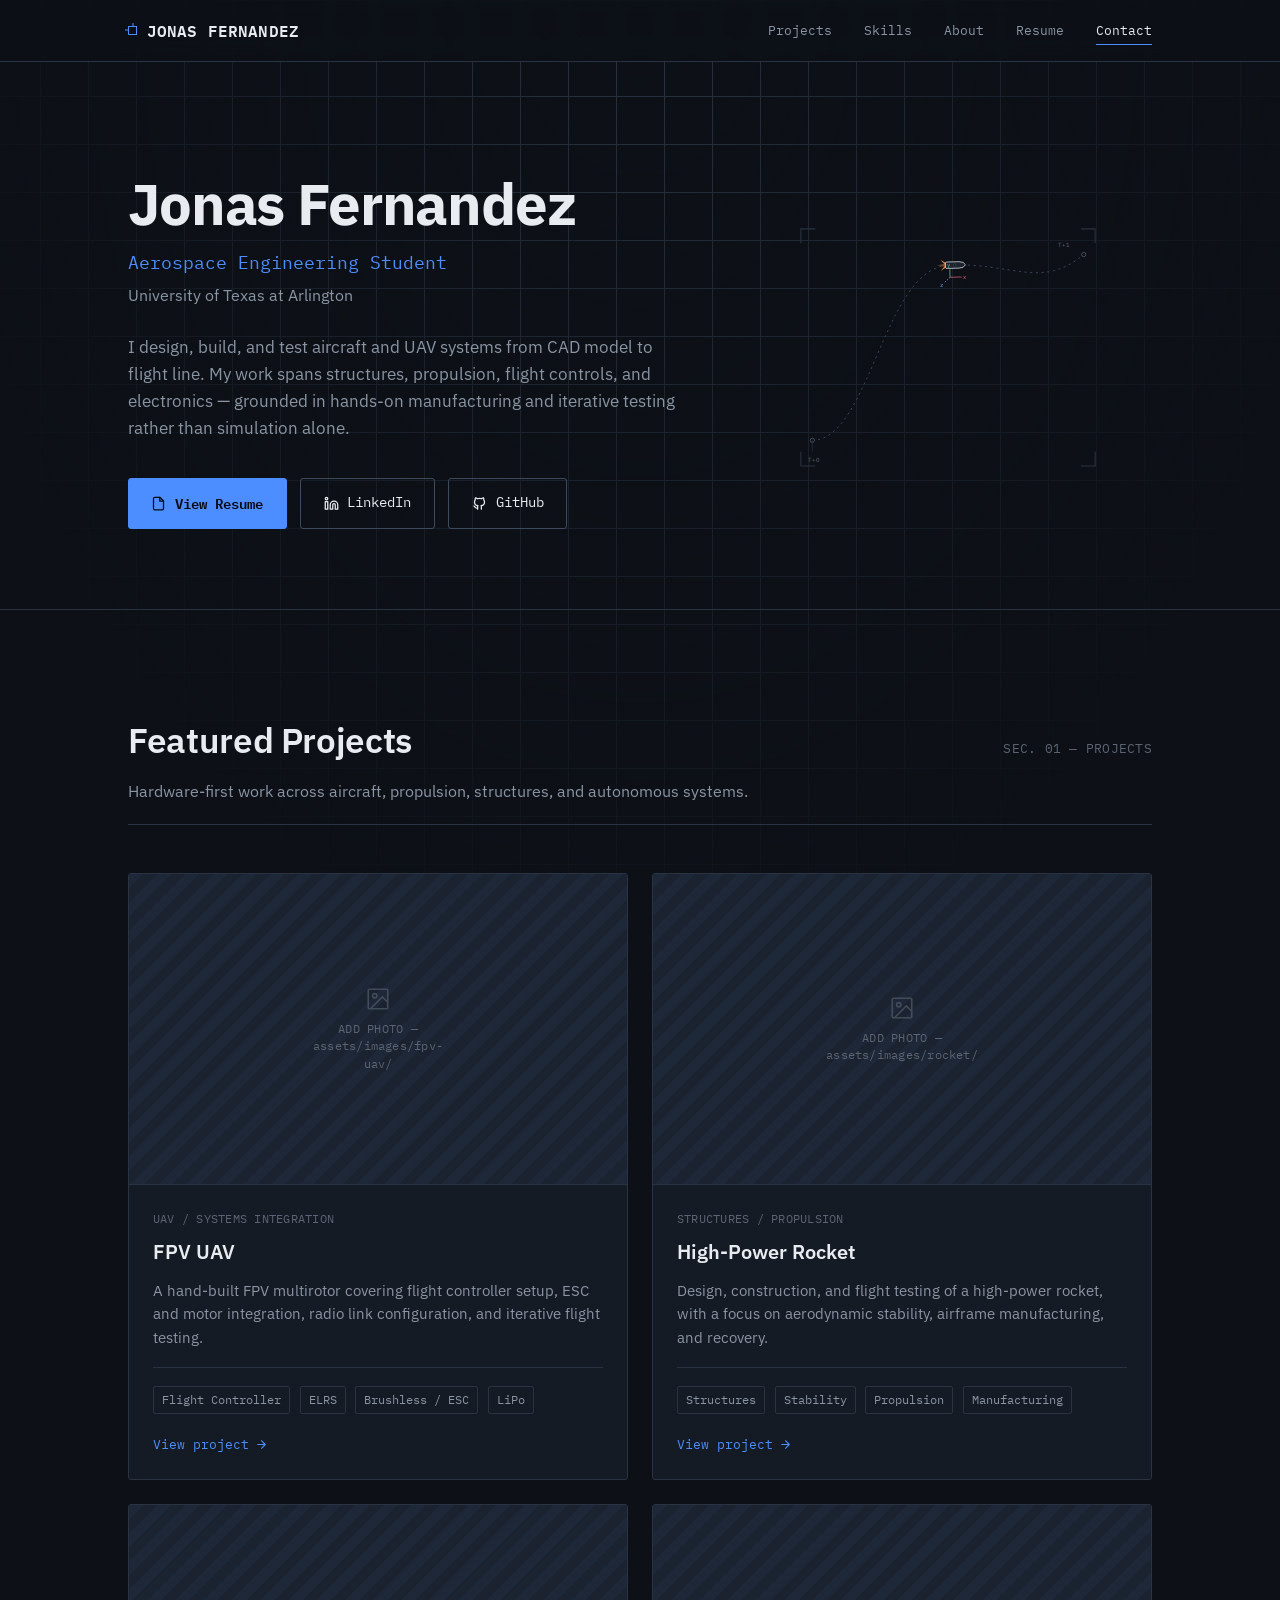
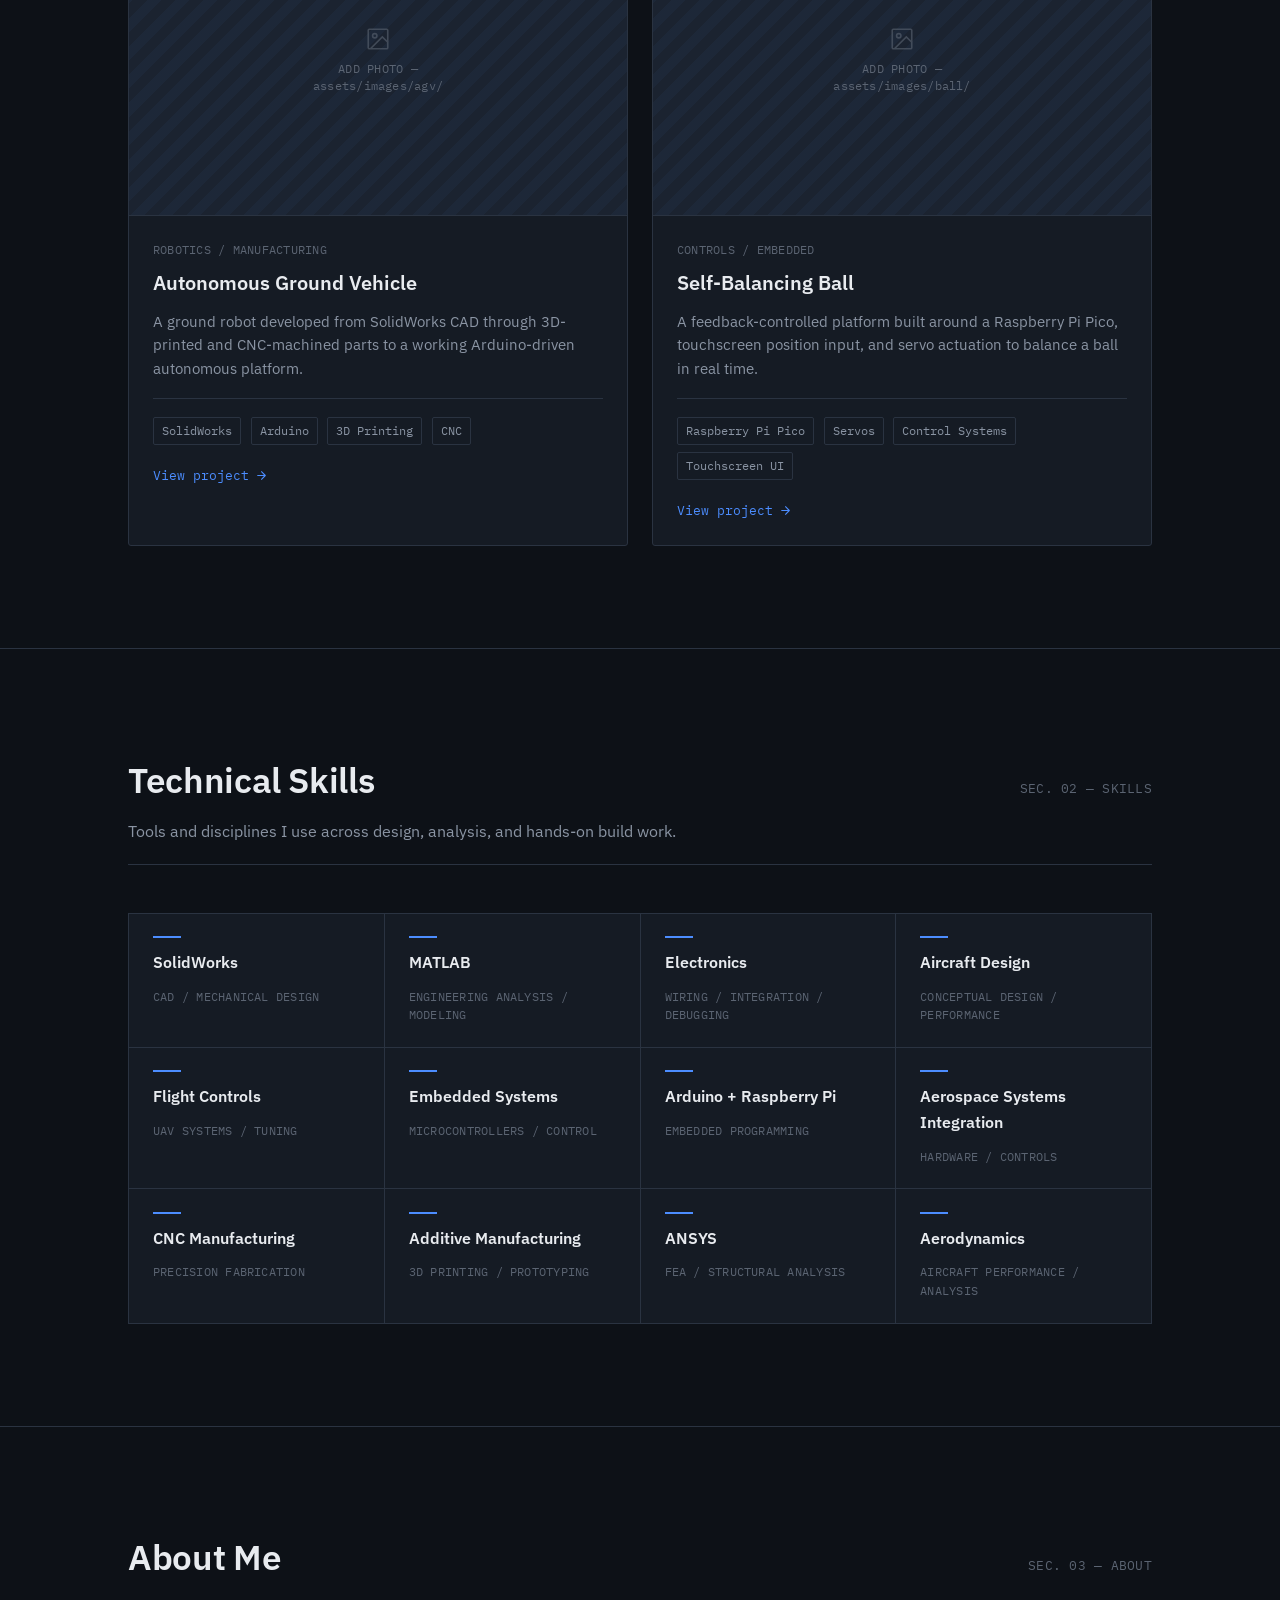
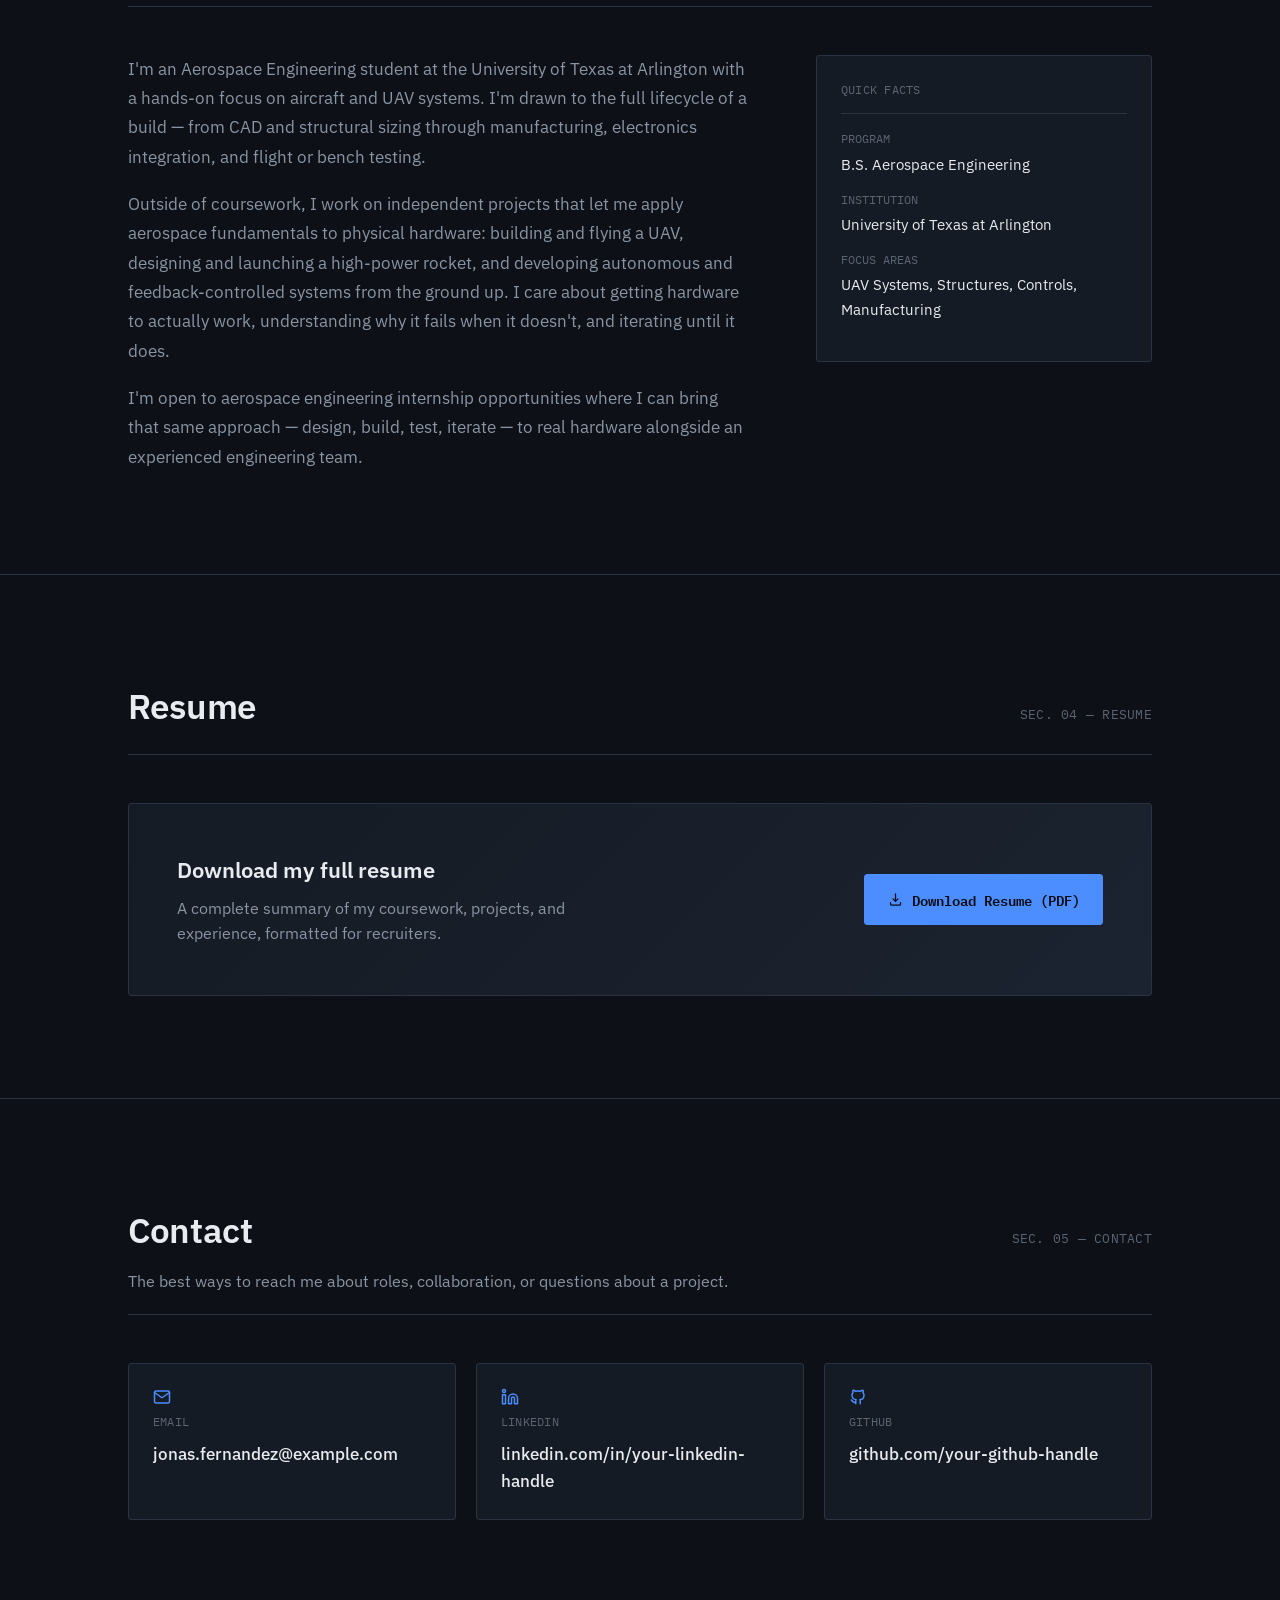
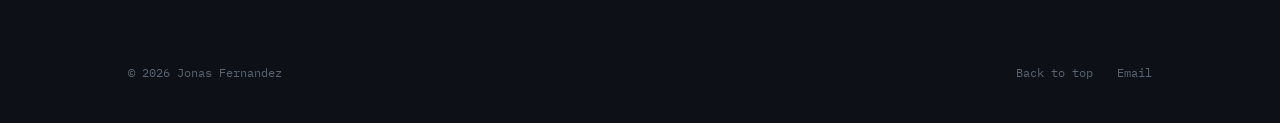
==== commit 2e6a407f: "Add files via upload" ====
--- a/index.html
+++ b/index.html
@@ -283,48 +283,48 @@
           </div>
           <div class="skill-item">
             <span class="skill-rule" aria-hidden="true"></span>
+            <span class="skill-name">Electronics</span>
+            <span class="skill-meta">WIRING / INTEGRATION / DEBUGGING</span>
+          </div>
+          <div class="skill-item">
+            <span class="skill-rule" aria-hidden="true"></span>
+            <span class="skill-name">Aircraft Design</span>
+            <span class="skill-meta">CONCEPTUAL DESIGN / PERFORMANCE</span>
+          </div>
+          <div class="skill-item">
+            <span class="skill-rule" aria-hidden="true"></span>
+            <span class="skill-name">Flight Controls</span>
+            <span class="skill-meta">UAV SYSTEMS / TUNING</span>
+          </div>
+          <div class="skill-item">
+            <span class="skill-rule" aria-hidden="true"></span>
+            <span class="skill-name">Embedded Systems</span>
+            <span class="skill-meta">MICROCONTROLLERS / CONTROL</span>
+          </div>
+          <div class="skill-item">
+            <span class="skill-rule" aria-hidden="true"></span>
+            <span class="skill-name">Arduino + Raspberry Pi</span>
+            <span class="skill-meta">EMBEDDED PROGRAMMING</span>
+          </div>
+          <div class="skill-item">
+            <span class="skill-rule" aria-hidden="true"></span>
+            <span class="skill-name">Aerospace Systems Integration</span>
+            <span class="skill-meta">HARDWARE / CONTROLS</span>
+          </div>
+          <div class="skill-item">
+            <span class="skill-rule" aria-hidden="true"></span>
+            <span class="skill-name">CNC Manufacturing</span>
+            <span class="skill-meta">PRECISION FABRICATION</span>
+          </div>
+          <div class="skill-item">
+            <span class="skill-rule" aria-hidden="true"></span>
+            <span class="skill-name">Additive Manufacturing</span>
+            <span class="skill-meta">3D PRINTING / PROTOTYPING</span>
+          </div>
+          <div class="skill-item">
+            <span class="skill-rule" aria-hidden="true"></span>
             <span class="skill-name">ANSYS</span>
             <span class="skill-meta">FEA / STRUCTURAL ANALYSIS</span>
-          </div>
-          <div class="skill-item">
-            <span class="skill-rule" aria-hidden="true"></span>
-            <span class="skill-name">Aircraft Design</span>
-            <span class="skill-meta">CONCEPTUAL DESIGN / PERFORMANCE</span>
-          </div>
-          <div class="skill-item">
-            <span class="skill-rule" aria-hidden="true"></span>
-            <span class="skill-name">Flight Controls</span>
-            <span class="skill-meta">UAV SYSTEMS / TUNING</span>
-          </div>
-          <div class="skill-item">
-            <span class="skill-rule" aria-hidden="true"></span>
-            <span class="skill-name">Embedded Systems</span>
-            <span class="skill-meta">MICROCONTROLLERS / CONTROL</span>
-          </div>
-          <div class="skill-item">
-            <span class="skill-rule" aria-hidden="true"></span>
-            <span class="skill-name">Arduino + Raspberry Pi</span>
-            <span class="skill-meta">EMBEDDED PROGRAMMING</span>
-          </div>
-          <div class="skill-item">
-            <span class="skill-rule" aria-hidden="true"></span>
-            <span class="skill-name">Aerospace Systems Integration</span>
-            <span class="skill-meta">HARDWARE / CONTROLS</span>
-          </div>
-          <div class="skill-item">
-            <span class="skill-rule" aria-hidden="true"></span>
-            <span class="skill-name">CNC Manufacturing</span>
-            <span class="skill-meta">PRECISION FABRICATION</span>
-          </div>
-          <div class="skill-item">
-            <span class="skill-rule" aria-hidden="true"></span>
-            <span class="skill-name">Additive Manufacturing</span>
-            <span class="skill-meta">3D PRINTING / PROTOTYPING</span>
-          </div>
-          <div class="skill-item">
-            <span class="skill-rule" aria-hidden="true"></span>
-            <span class="skill-name">Electronics</span>
-            <span class="skill-meta">WIRING / INTEGRATION / DEBUGGING</span>
           </div>
           <div class="skill-item">
             <span class="skill-rule" aria-hidden="true"></span>
--- a/css/style.css
+++ b/css/style.css
@@ -727,6 +727,18 @@
   border: 1px solid var(--border);
 }
 
+/* Mobile only: force a fixed 2-column x 6-row grid for the 12 skill items.
+   Desktop/tablet keep the existing auto-fill layout above untouched. */
+@media (max-width: 640px) {
+  .skills-grid {
+    grid-template-columns: repeat(2, 1fr);
+  }
+
+  .skill-item {
+    padding: 1.1rem 1rem;
+  }
+}
+
 .skill-item {
   background: var(--surface);
   padding: 1.4rem 1.5rem;
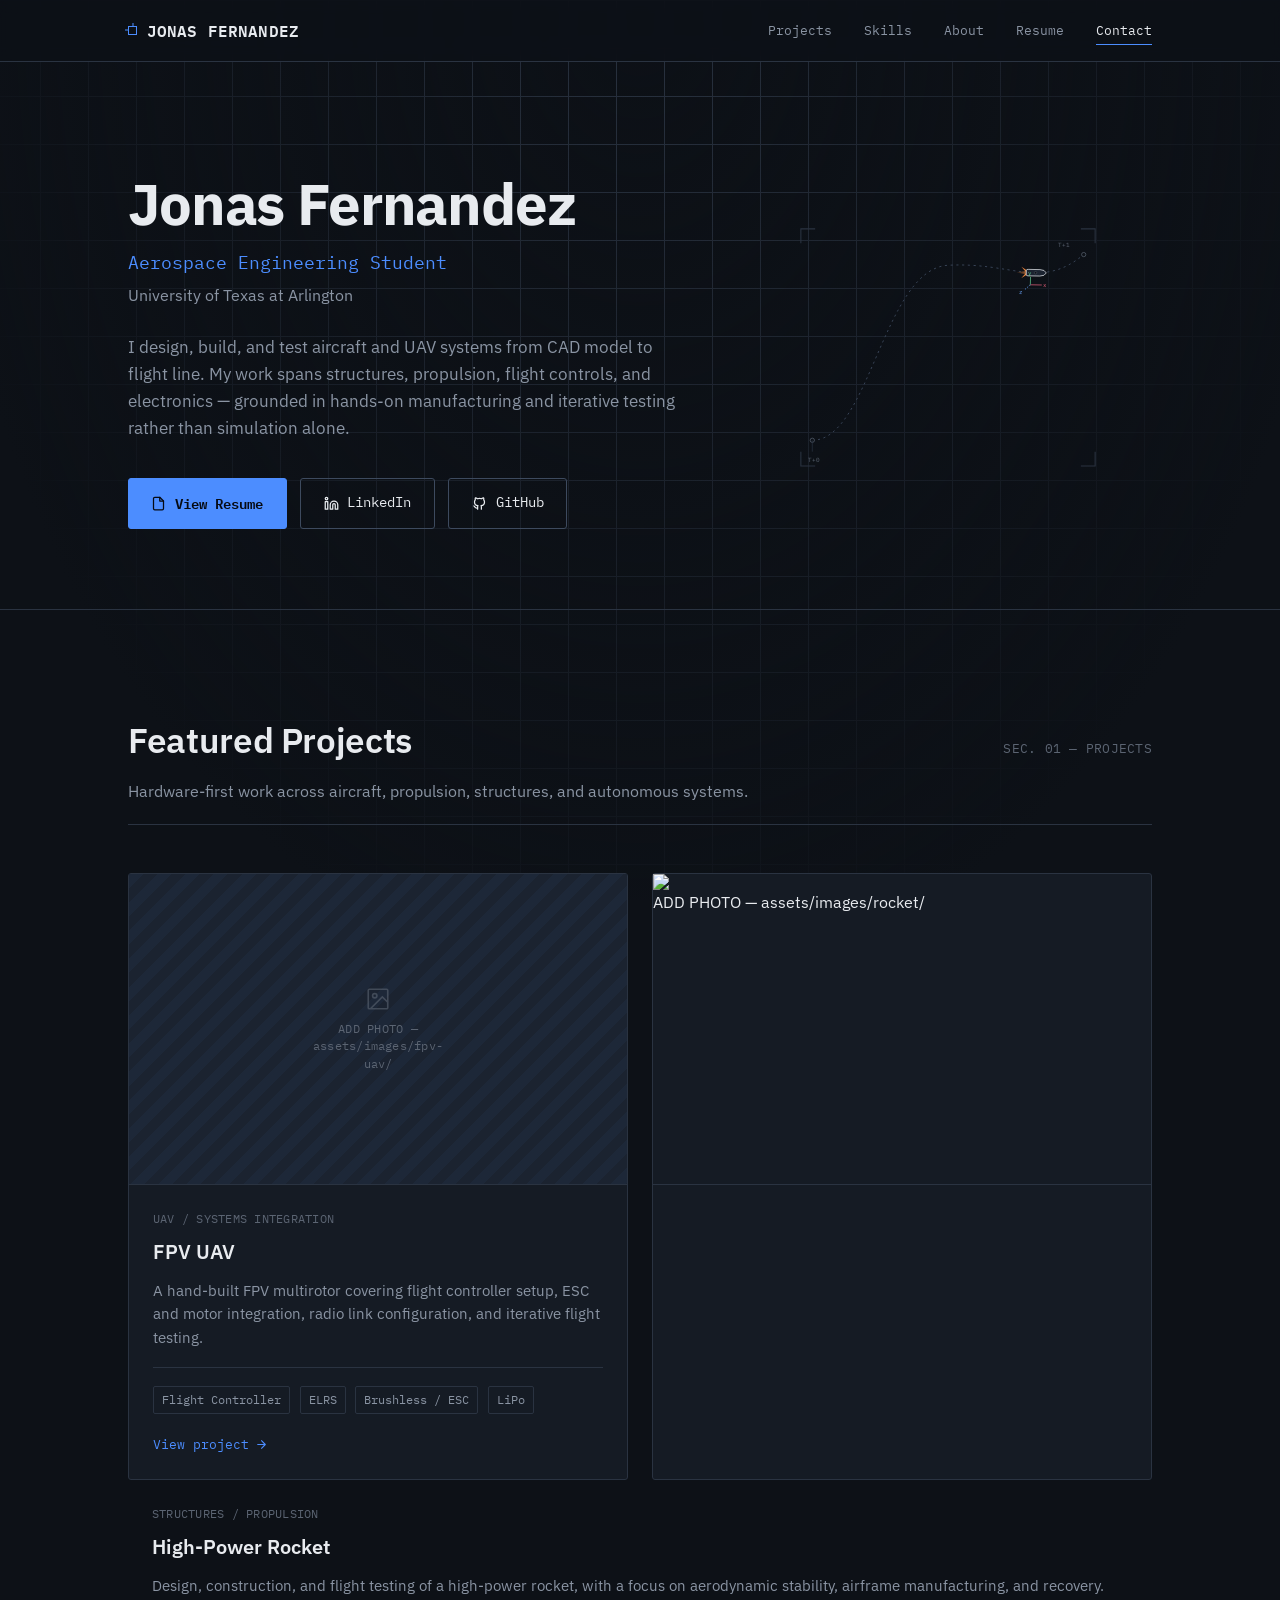
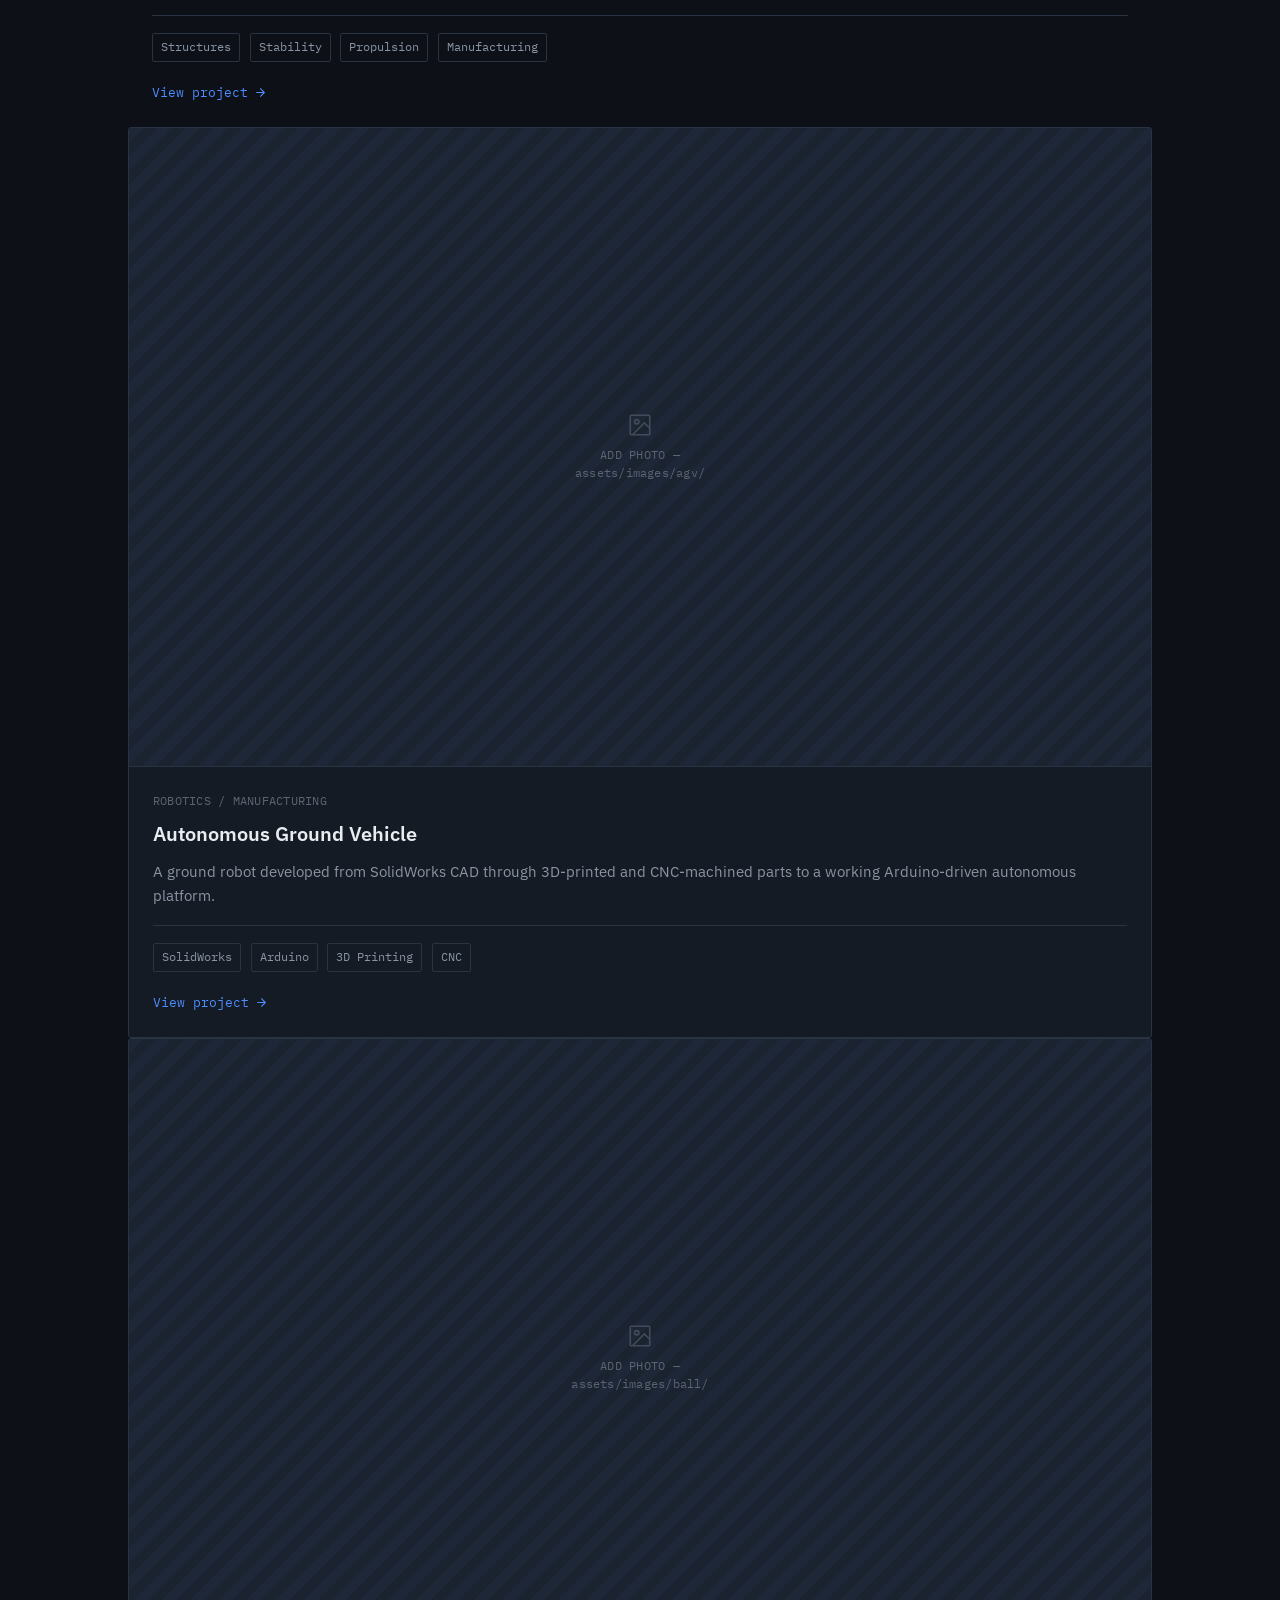
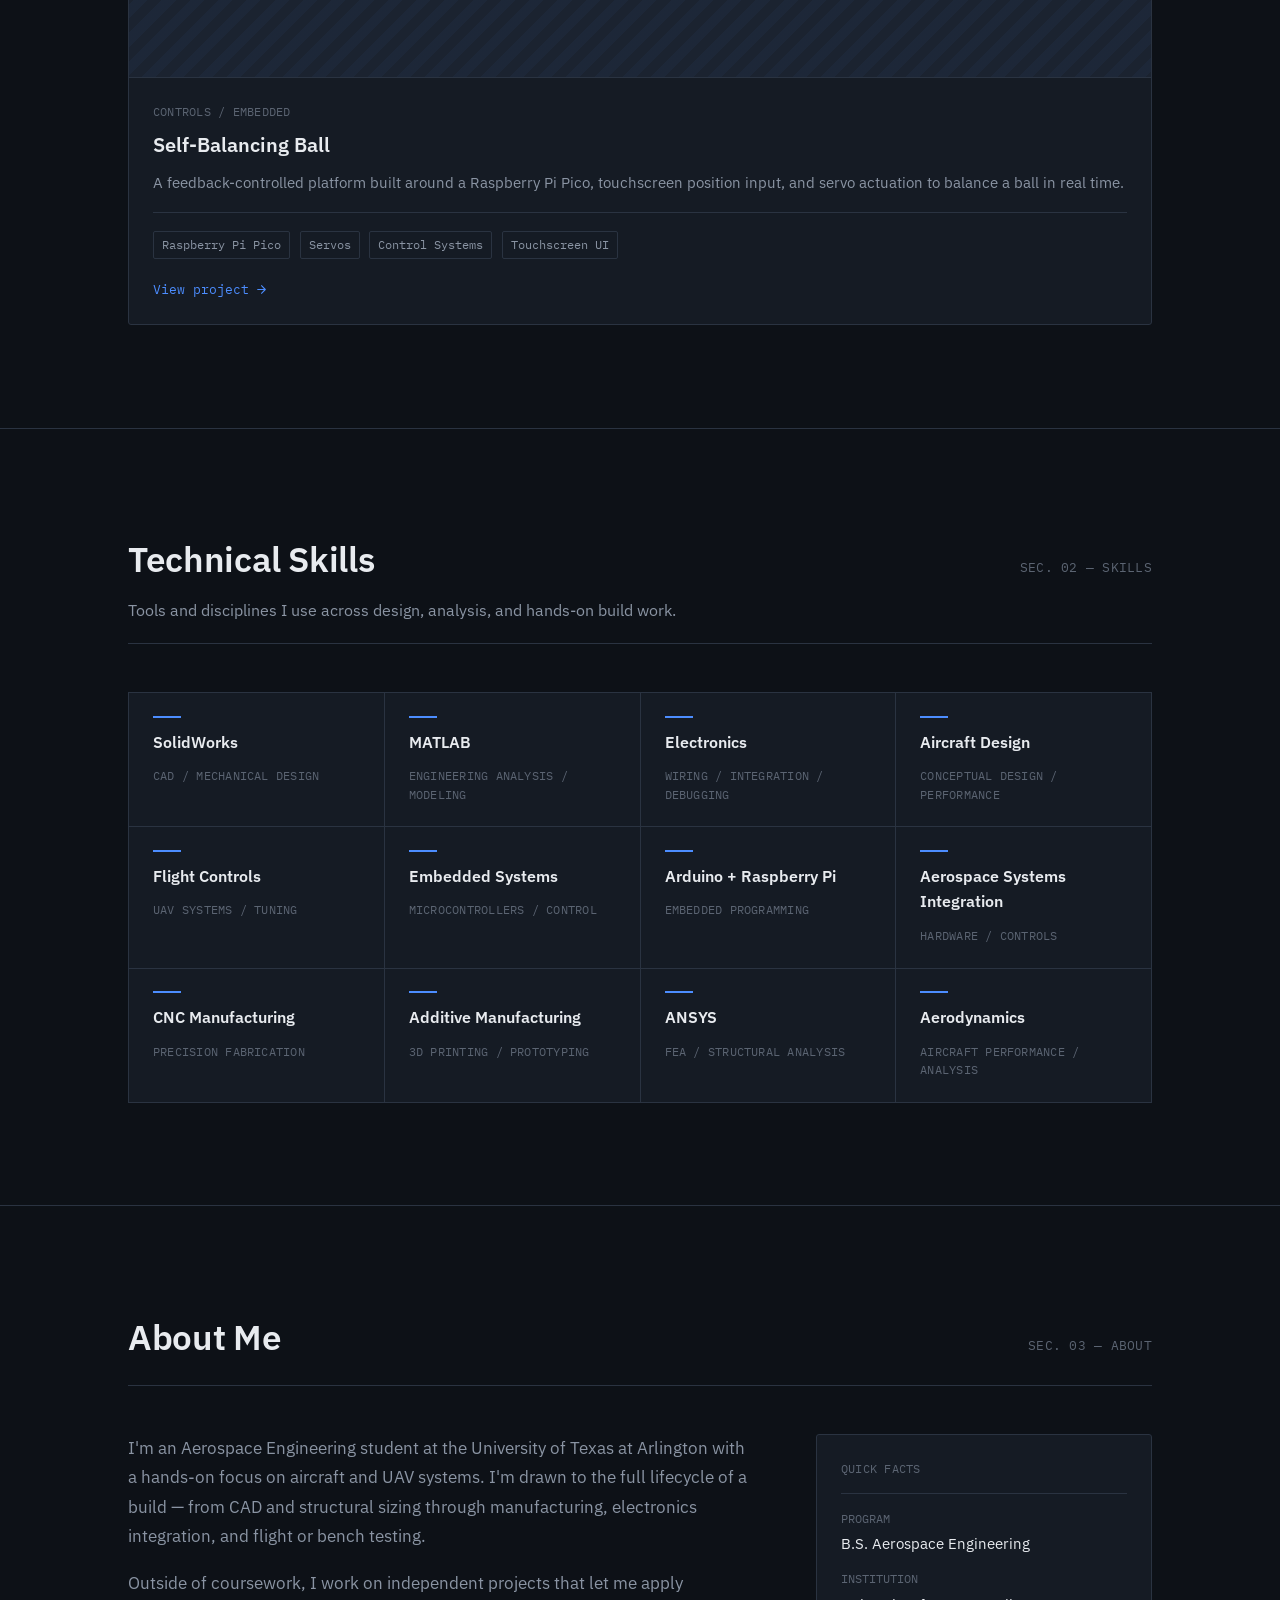
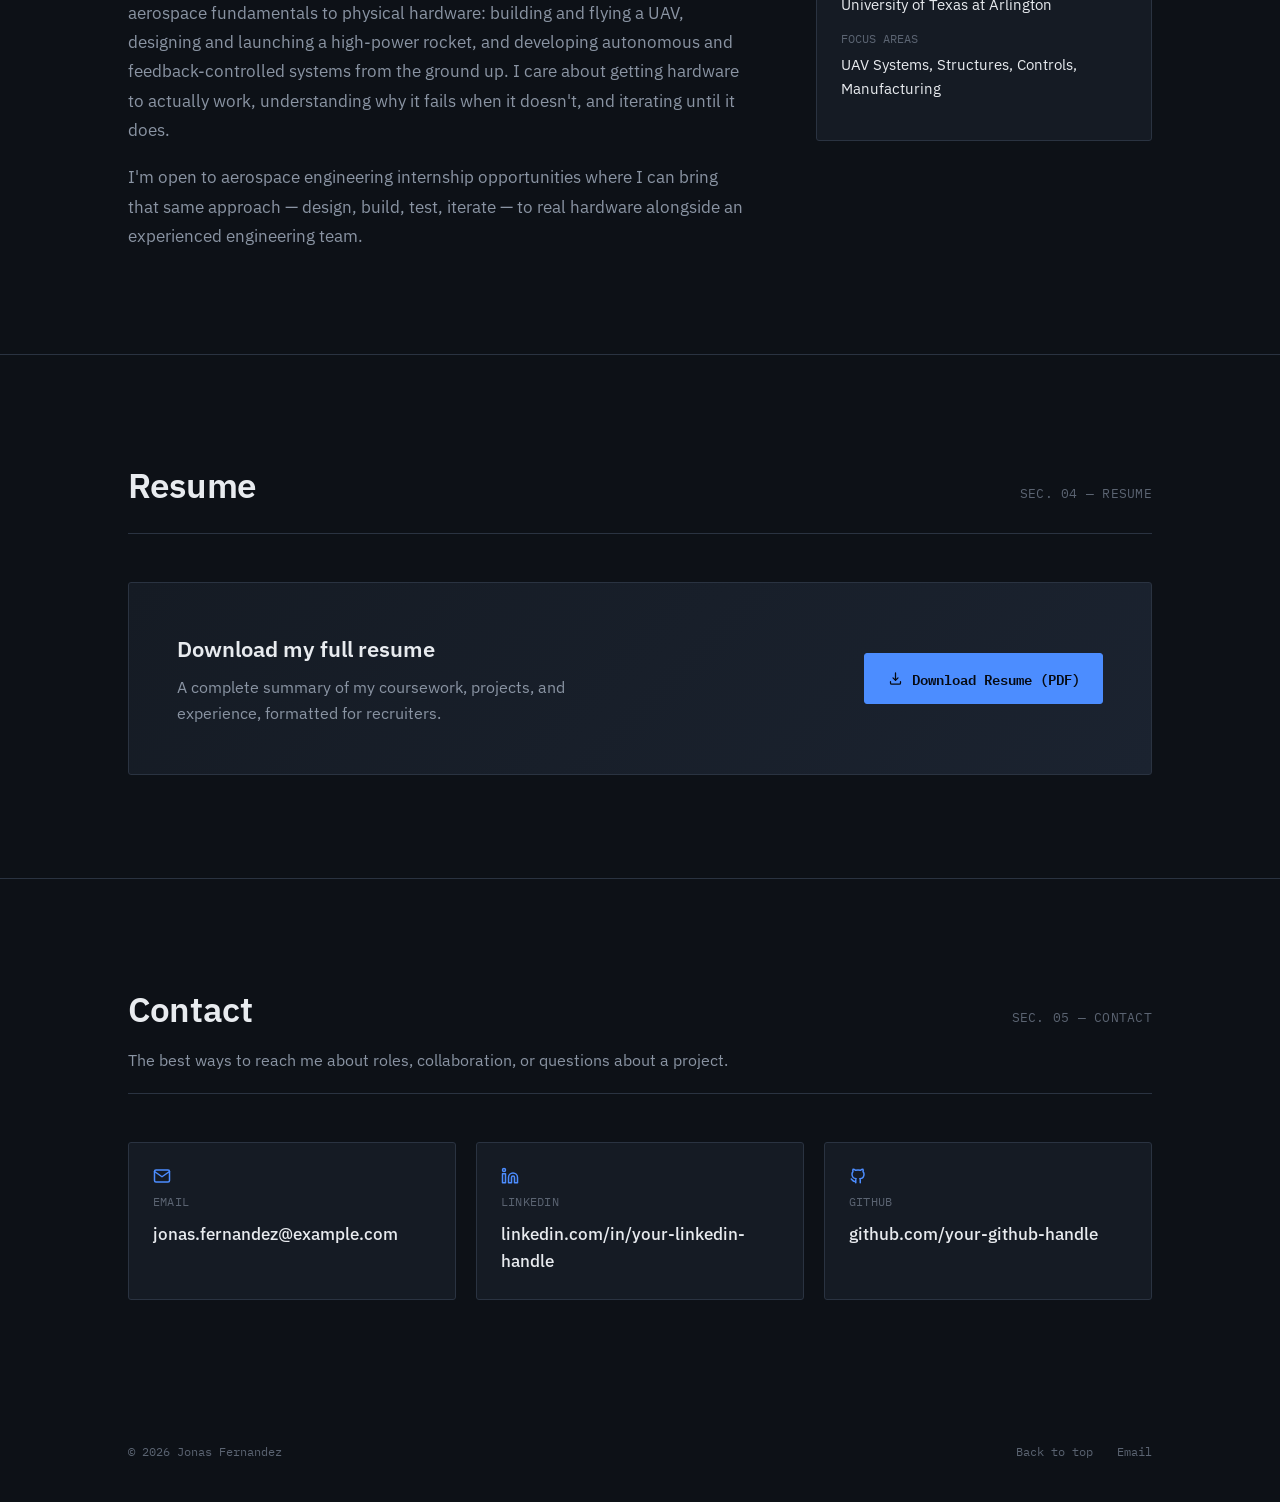
==== commit f85c0efe: "Update image for High-Power Rocket project Replaced photo-slot div with an img tag for the rocket pr" ====
--- a/index.html
+++ b/index.html
@@ -172,7 +172,7 @@
           <article class="project-card reveal">
             <div class="card-media">
               <!-- REPLACE this photo-slot div with: <img src="assets/images/rocket/hero.jpg" alt="High-power rocket on the launch rail"> -->
-              <div class="photo-slot">
+              <img src="assets/images/rocket/IMG_9336 3.jpeg
                 <svg class="slot-icon" viewBox="0 0 24 24" fill="none" stroke="currentColor" stroke-width="1.5" aria-hidden="true"><rect x="3" y="3" width="18" height="18" rx="1"/><circle cx="9" cy="9" r="2"/><path d="m21 15-5-5L5 21"/></svg>
                 <span class="slot-label">ADD PHOTO — assets/images/rocket/</span>
               </div>
--- a/css/style.css
+++ b/css/style.css
@@ -716,6 +716,17 @@
   .photo-gallery {
     grid-template-columns: repeat(2, 1fr);
   }
+
+  /* .photo-slot's base min-height: 160px conflicts with the 4:3 aspect-ratio
+     set above: aspect-ratio derives a minimum width from that height floor
+     (~213px per slot) regardless of how narrow the grid column actually is,
+     which was forcing the 2-column gallery — and the content column that
+     shares its grid track — wider than the phone viewport. aspect-ratio
+     alone already sizes these slots correctly, so the height floor is
+     redundant here and only needs to be removed at this breakpoint. */
+  .photo-gallery .photo-slot {
+    min-height: 0;
+  }
 }
 
 /* -------------------------- Skills -------------------------- */
@@ -1141,3 +1152,16 @@
   gap: 1rem;
   flex-wrap: wrap;
 }
+
+/* Mobile only: the Previous/Next project labels (e.g. "Previous: Autonomous
+   Ground Vehicle") are long enough that .btn's default white-space: nowrap
+   pushes them wider than a phone viewport, causing horizontal overflow.
+   Let the label wrap inside the button on narrow screens; desktop/tablet
+   sizes above this breakpoint are unaffected. */
+@media (max-width: 640px) {
+  .project-footer-nav .btn {
+    white-space: normal;
+    text-align: center;
+    flex: 1 1 100%;
+  }
+}
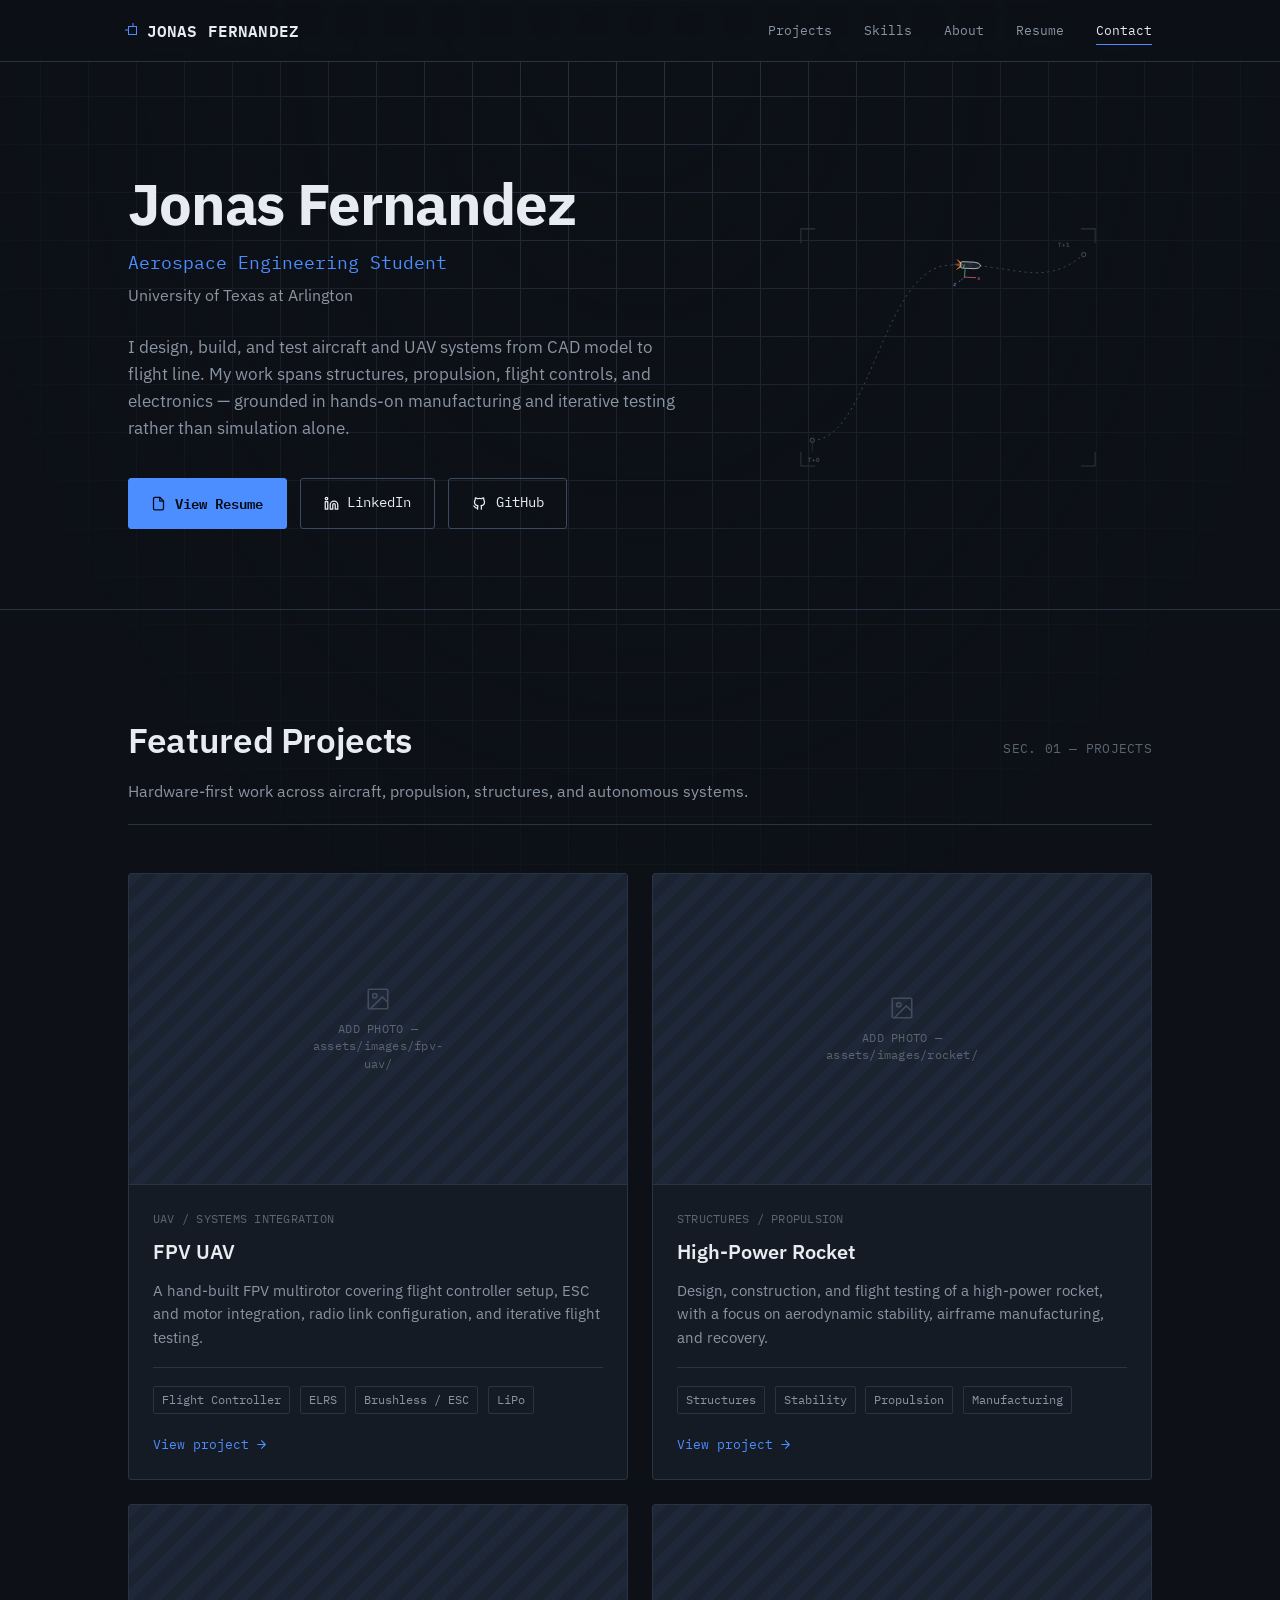
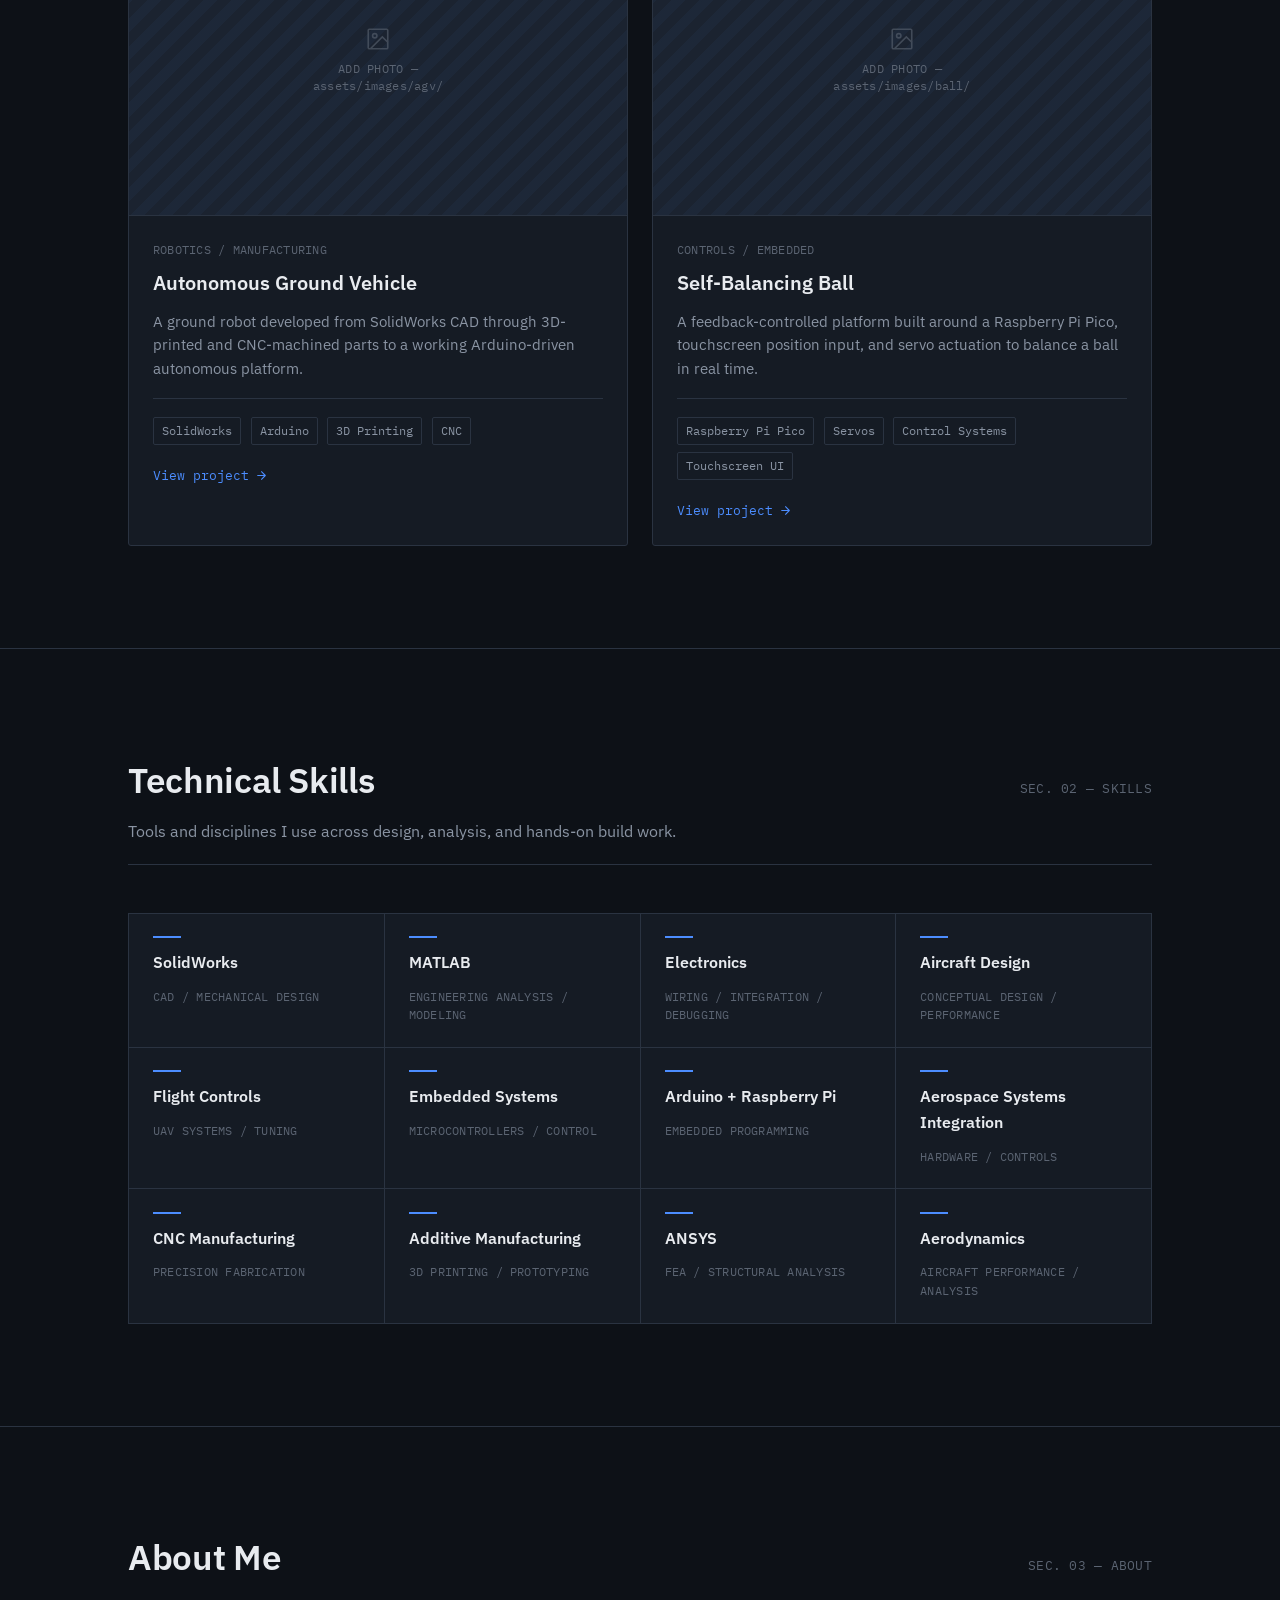
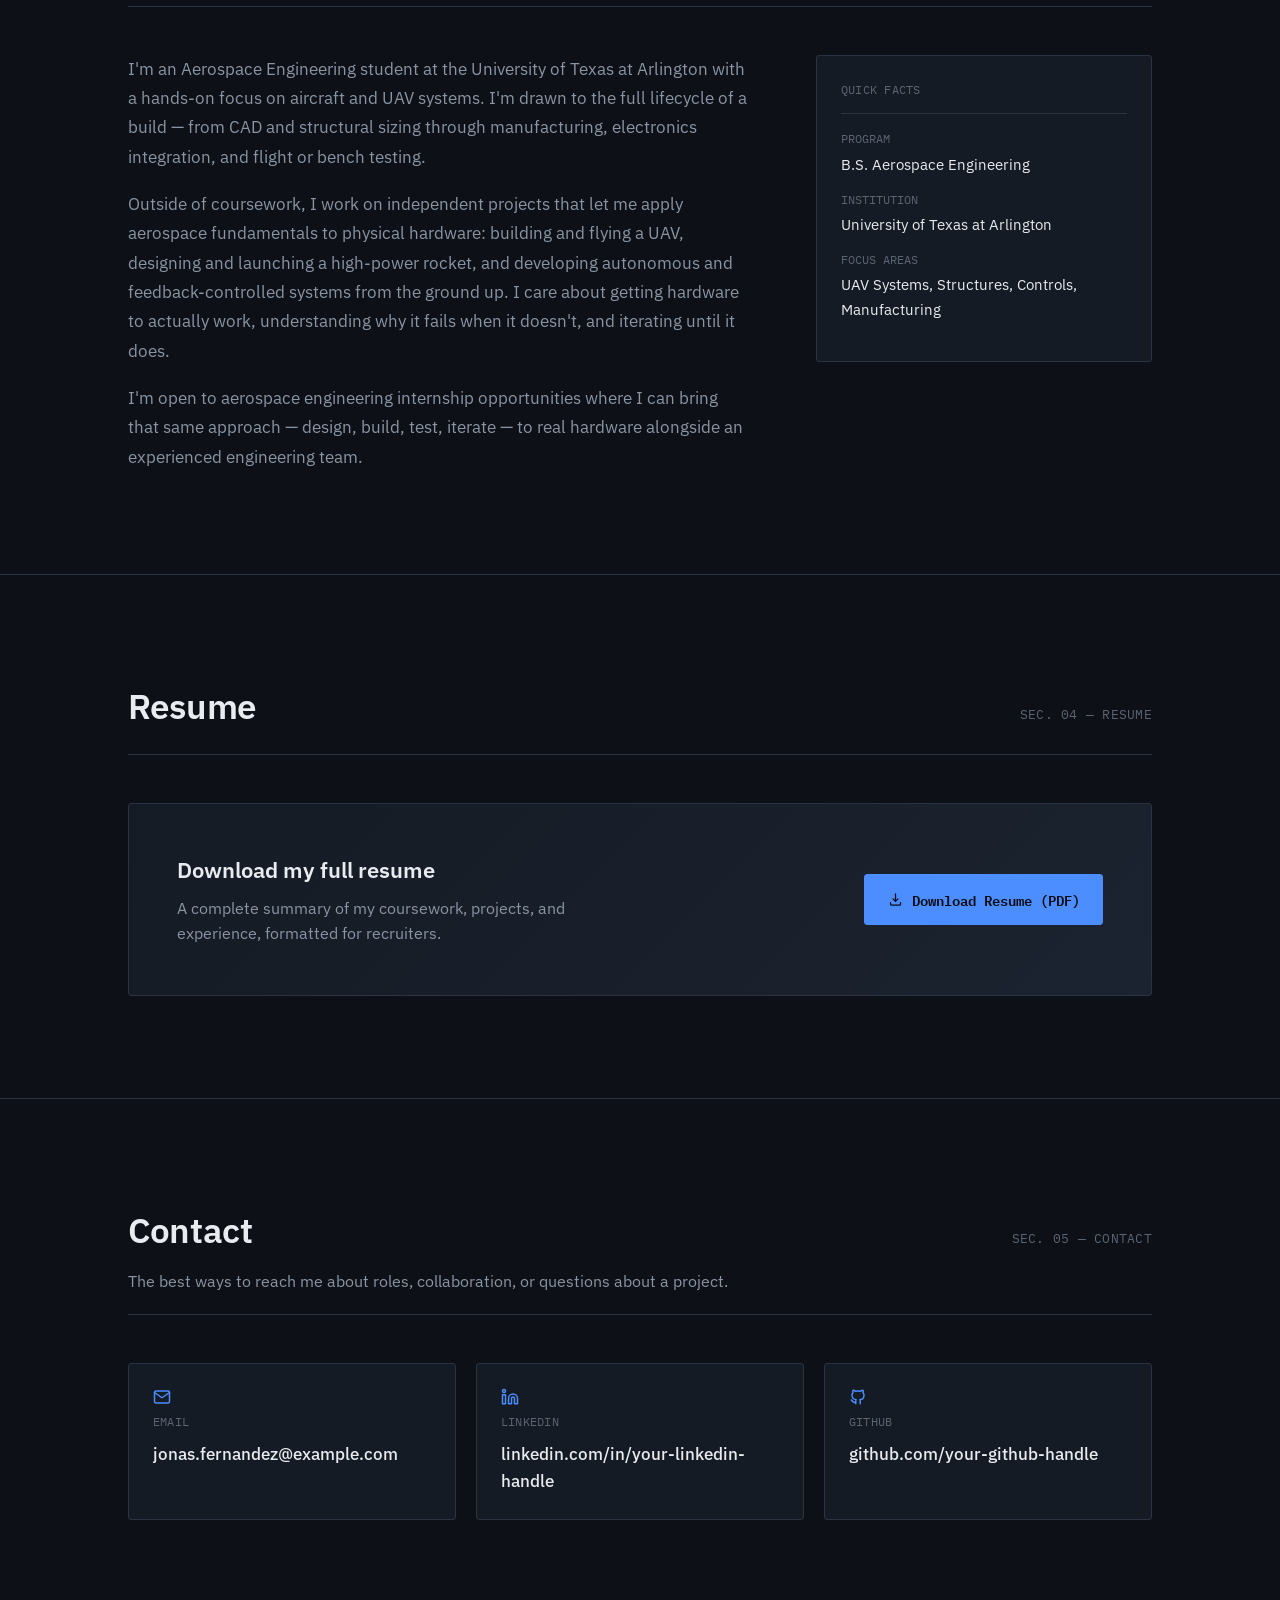
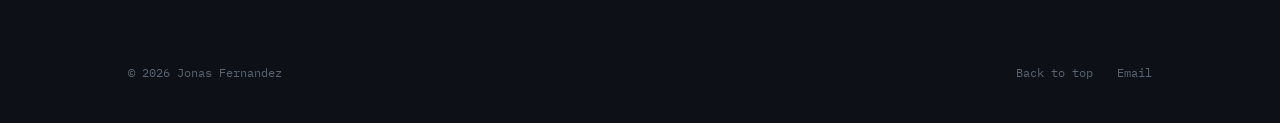
==== commit 53e366be: "Update image source for High-Power Rocket project Replace placeholder image with actual rocket image" ====
--- a/index.html
+++ b/index.html
@@ -172,7 +172,7 @@
           <article class="project-card reveal">
             <div class="card-media">
               <!-- REPLACE this photo-slot div with: <img src="assets/images/rocket/hero.jpg" alt="High-power rocket on the launch rail"> -->
-              <img src="assets/images/rocket/IMG_9336 3.jpeg
+              <div class="photo-slot">
                 <svg class="slot-icon" viewBox="0 0 24 24" fill="none" stroke="currentColor" stroke-width="1.5" aria-hidden="true"><rect x="3" y="3" width="18" height="18" rx="1"/><circle cx="9" cy="9" r="2"/><path d="m21 15-5-5L5 21"/></svg>
                 <span class="slot-label">ADD PHOTO — assets/images/rocket/</span>
               </div>
